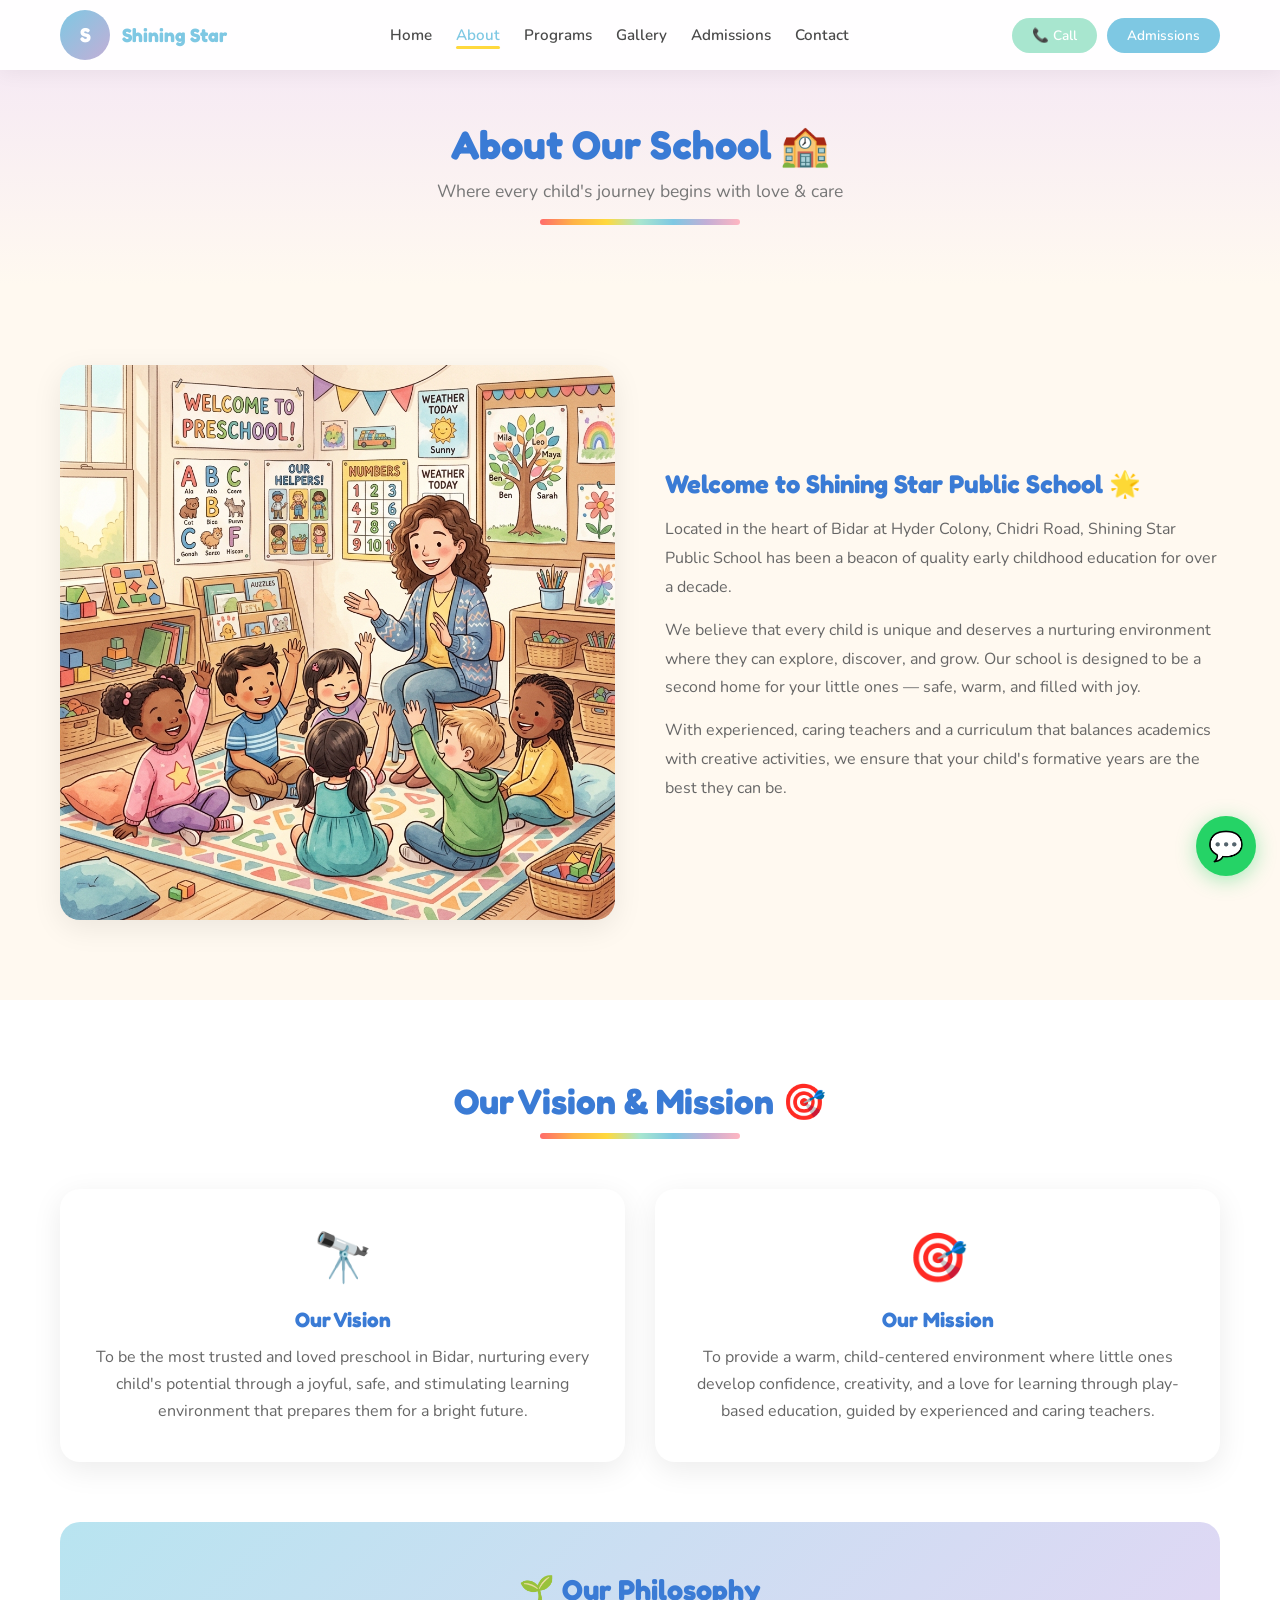
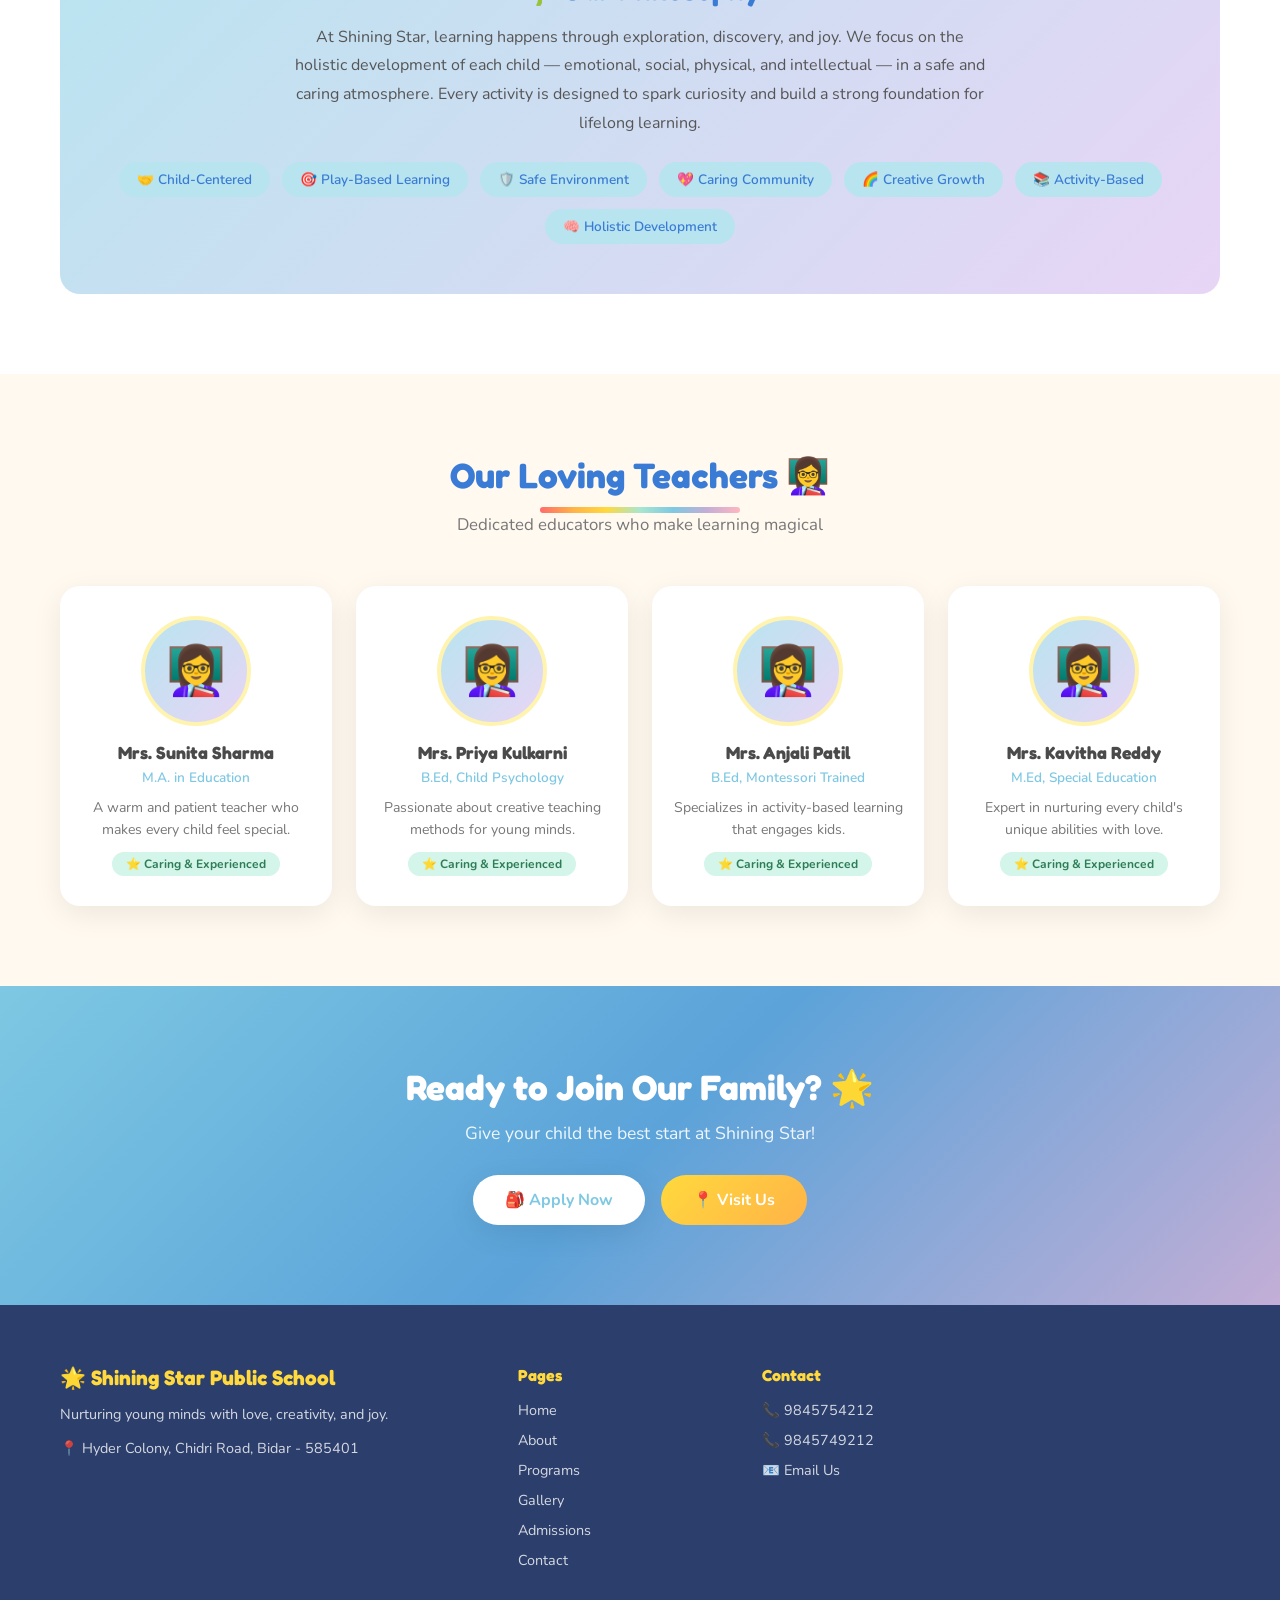
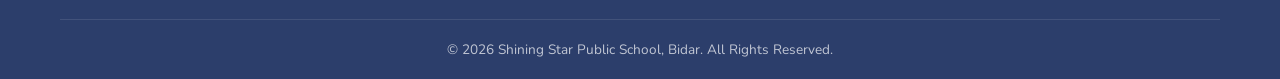
==== about.html @ c4e0f961 "first commit" ====
<!DOCTYPE html>
<html lang="en">
<head>
<meta charset="UTF-8"><meta name="viewport" content="width=device-width,initial-scale=1.0">
<title>About Us | Shining Star Public School, Bidar</title>
<meta name="description" content="Learn about Shining Star Public School Bidar - our vision, mission, philosophy. Best preschool for KG, LKG, UKG near Chidri Road.">
<link rel="stylesheet" href="css/style.css">
<link rel="stylesheet" href="css/about.css">
</head>
<body>
<nav class="navbar"><div class="nav-inner">
<a href="index.html" class="nav-logo"><div class="logo-placeholder">S</div><span>Shining Star</span></a>
<ul class="nav-links" id="navLinks"><li><a href="index.html">Home</a></li><li><a href="about.html" class="active">About</a></li><li><a href="programs.html">Programs</a></li><li><a href="gallery.html">Gallery</a></li><li><a href="admissions.html">Admissions</a></li><li><a href="contact.html">Contact</a></li></ul>
<div class="nav-cta" id="navCta"><a href="tel:9845754212" class="btn-small btn-call">📞 Call</a><a href="admissions.html" class="btn-small btn-admit">Admissions</a></div>
<button class="hamburger" id="hamburger"><span></span><span></span><span></span></button>
</div></nav>

<section class="about-hero">
<h1>About Our School 🏫</h1>
<p>Where every child's journey begins with love & care</p>
<div class="rainbow-divider" style="margin-top:16px"></div>
</section>

<section class="section">
<div class="container">
<div class="about-intro fade-up">
<div class="about-intro-img"><img src="assets/images/gallery/classroom.png" alt="Our School"></div>
<div class="about-intro-text">
<h2>Welcome to Shining Star Public School 🌟</h2>
<p>Located in the heart of Bidar at Hyder Colony, Chidri Road, Shining Star Public School has been a beacon of quality early childhood education for over a decade.</p>
<p>We believe that every child is unique and deserves a nurturing environment where they can explore, discover, and grow. Our school is designed to be a second home for your little ones — safe, warm, and filled with joy.</p>
<p>With experienced, caring teachers and a curriculum that balances academics with creative activities, we ensure that your child's formative years are the best they can be.</p>
</div>
</div>
</div>
</section>

<section class="section" style="background:#fff">
<div class="container">
<div class="section-title fade-up"><h2>Our Vision & Mission 🎯</h2><div class="rainbow-divider"></div></div>
<div class="vision-mission">
<div class="vm-card fade-up"><div class="icon">🔭</div><h3>Our Vision</h3><p>To be the most trusted and loved preschool in Bidar, nurturing every child's potential through a joyful, safe, and stimulating learning environment that prepares them for a bright future.</p></div>
<div class="vm-card fade-up"><div class="icon">🎯</div><h3>Our Mission</h3><p>To provide a warm, child-centered environment where little ones develop confidence, creativity, and a love for learning through play-based education, guided by experienced and caring teachers.</p></div>
</div>

<div class="philosophy-section fade-up">
<h2>🌱 Our Philosophy</h2>
<p>At Shining Star, learning happens through exploration, discovery, and joy. We focus on the holistic development of each child — emotional, social, physical, and intellectual — in a safe and caring atmosphere. Every activity is designed to spark curiosity and build a strong foundation for lifelong learning.</p>
<div class="philosophy-values">
<span class="value-tag">🤝 Child-Centered</span>
<span class="value-tag">🎯 Play-Based Learning</span>
<span class="value-tag">🛡️ Safe Environment</span>
<span class="value-tag">💖 Caring Community</span>
<span class="value-tag">🌈 Creative Growth</span>
<span class="value-tag">📚 Activity-Based</span>
<span class="value-tag">🧠 Holistic Development</span>
</div>
</div>
</div>
</section>

<!-- TEACHERS -->
<section class="section">
<div class="container">
<div class="section-title fade-up"><h2>Our Loving Teachers 👩‍🏫</h2><div class="rainbow-divider"></div><p>Dedicated educators who make learning magical</p></div>
<div class="teachers-grid">
<div class="teacher-card fade-up"><div class="teacher-photo">👩‍🏫</div><h3>Mrs. Sunita Sharma</h3><p class="qual">M.A. in Education</p><p>A warm and patient teacher who makes every child feel special.</p><span class="teacher-badge">⭐ Caring & Experienced</span></div>
<div class="teacher-card fade-up"><div class="teacher-photo">👩‍🏫</div><h3>Mrs. Priya Kulkarni</h3><p class="qual">B.Ed, Child Psychology</p><p>Passionate about creative teaching methods for young minds.</p><span class="teacher-badge">⭐ Caring & Experienced</span></div>
<div class="teacher-card fade-up"><div class="teacher-photo">👩‍🏫</div><h3>Mrs. Anjali Patil</h3><p class="qual">B.Ed, Montessori Trained</p><p>Specializes in activity-based learning that engages kids.</p><span class="teacher-badge">⭐ Caring & Experienced</span></div>
<div class="teacher-card fade-up"><div class="teacher-photo">👩‍🏫</div><h3>Mrs. Kavitha Reddy</h3><p class="qual">M.Ed, Special Education</p><p>Expert in nurturing every child's unique abilities with love.</p><span class="teacher-badge">⭐ Caring & Experienced</span></div>
</div>
</div>
</section>

<section class="cta-section"><div class="container"><h2>Ready to Join Our Family? 🌟</h2><p>Give your child the best start at Shining Star!</p><div class="cta-buttons"><a href="admissions.html" class="btn btn-white">🎒 Apply Now</a><a href="contact.html" class="btn btn-secondary">📍 Visit Us</a></div></div></section>

<footer class="footer"><div class="container"><div class="footer-grid">
<div class="footer-about"><h3>🌟 Shining Star Public School</h3><p>Nurturing young minds with love, creativity, and joy.</p><p style="margin-top:10px">📍 Hyder Colony, Chidri Road, Bidar - 585401</p></div>
<div class="footer-col"><h4>Pages</h4><ul><li><a href="index.html">Home</a></li><li><a href="about.html">About</a></li><li><a href="programs.html">Programs</a></li><li><a href="gallery.html">Gallery</a></li><li><a href="admissions.html">Admissions</a></li><li><a href="contact.html">Contact</a></li></ul></div>
<div class="footer-col"><h4>Contact</h4><ul><li><a href="tel:9845754212">📞 9845754212</a></li><li><a href="tel:9845749212">📞 9845749212</a></li><li><a href="mailto:shiningstarsschoolbidar@gmail.com">📧 Email Us</a></li></ul></div>
</div><div class="footer-bottom"><p>&copy; 2026 Shining Star Public School, Bidar. All Rights Reserved.</p></div></div></footer>

<a href="https://wa.me/919845754212" target="_blank" class="whatsapp-float">💬</a>
<div class="call-float"><a href="tel:9845754212">📞</a></div>
<script src="js/script.js"></script>
</body>
</html>
---- css/style.css ----
/* ===== SHINING STAR PUBLIC SCHOOL - STYLES ===== */
@import url('https://fonts.googleapis.com/css2?family=Fredoka:wght@400;500;600;700&family=Nunito:wght@400;600;700;800&family=Poppins:wght@400;500;600;700&display=swap');

:root {
  --sky: #7EC8E3; --sky-light: #B8E4F0; --pink: #FFB6C1; --pink-soft: #FFD6E0;
  --yellow: #FFD93D; --yellow-soft: #FFF3B0; --purple: #C3AED6; --purple-soft: #E8D5F5;
  --orange: #FFB347; --orange-soft: #FFE0B2; --green: #A8E6CF; --green-soft: #D4F5E9;
  --white: #FFFFFF; --bg: #FFF9F0; --text: #4A4A4A; --text-light: #777;
  --radius: 20px; --shadow: 0 8px 30px rgba(0,0,0,0.08);
  --shadow-hover: 0 12px 40px rgba(0,0,0,0.15);
}
*, *::before, *::after { margin:0; padding:0; box-sizing:border-box; }
html { scroll-behavior:smooth; }
body { font-family:'Nunito',sans-serif; background:var(--bg); color:var(--text); overflow-x:hidden; }
h1,h2,h3,h4 { font-family:'Fredoka',sans-serif; }
a { text-decoration:none; color:inherit; }
img { max-width:100%; display:block; }
.container { max-width:1200px; margin:0 auto; padding:0 20px; }

/* NAV */
.navbar { position:fixed; top:0; left:0; width:100%; background:rgba(255,255,255,0.95); backdrop-filter:blur(10px); z-index:1000; padding:10px 0; box-shadow:0 2px 20px rgba(0,0,0,0.06); transition:all .3s; }
.nav-inner { display:flex; align-items:center; justify-content:space-between; max-width:1200px; margin:0 auto; padding:0 20px; }
.nav-logo { display:flex; align-items:center; gap:12px; }
.logo-placeholder { width:50px; height:50px; border-radius:50%; background:linear-gradient(135deg,var(--sky),var(--purple)); display:flex; align-items:center; justify-content:center; font-size:20px; color:#fff; font-weight:700; font-family:'Fredoka'; }
.nav-logo span { font-family:'Fredoka'; font-size:1.2rem; font-weight:700; color:var(--sky); }
.nav-links { display:flex; gap:24px; list-style:none; }
.nav-links a { font-weight:600; font-size:.95rem; color:var(--text); transition:color .3s; position:relative; }
.nav-links a:hover { color:var(--sky); }
.nav-links a::after { content:''; position:absolute; bottom:-4px; left:0; width:0; height:3px; background:var(--yellow); border-radius:2px; transition:width .3s; }
.nav-links a:hover::after,.nav-links a.active::after { width:100%; }
.nav-links a.active { color:var(--sky); }
.gallery-item img { width:100%; height:100%; object-fit:cover; transition:transform .4s; }
.gallery-item:hover img { transform:scale(1.08); }
.hamburger { display:none; flex-direction:column; gap:5px; cursor:pointer; background:none; border:none; padding:5px; }
.hamburger span { width:28px; height:3px; background:var(--text); border-radius:3px; transition:all .3s; }
.nav-cta { display:flex; gap:10px; }
.nav-cta .btn-small { padding:8px 20px; border-radius:25px; font-weight:600; font-size:.85rem; border:none; cursor:pointer; transition:all .3s; }
.btn-call { background:var(--green); color:#fff; }
.btn-admit { background:var(--sky); color:#fff; }

/* BUTTONS */
.btn { display:inline-flex; align-items:center; gap:8px; padding:14px 32px; border-radius:50px; font-family:'Nunito'; font-weight:700; font-size:1rem; border:none; cursor:pointer; transition:all .3s; }
.btn:hover { transform:translateY(-3px); box-shadow:var(--shadow-hover); }
.btn-primary { background:linear-gradient(135deg,var(--sky),#5BA3D9); color:#fff; }
.btn-secondary { background:linear-gradient(135deg,var(--yellow),var(--orange)); color:#fff; }
.btn-white { background:#fff; color:var(--sky); box-shadow:var(--shadow); }

/* HERO */
.hero { min-height:100vh; padding-top:100px; background:linear-gradient(180deg,#E8F6FF 0%,#FFF9F0 100%); position:relative; overflow:hidden; display:flex; align-items:center; }
.hero-content { display:grid; grid-template-columns:1fr 1fr; gap:40px; align-items:center; position:relative; z-index:2; }
.hero-text h1 { font-size:3rem; line-height:1.2; color:#3A7BD5; margin-bottom:16px; }
.hero-text h1 em { color:var(--orange); font-style:normal; }
.hero-text p { font-size:1.15rem; color:var(--text-light); margin-bottom:30px; line-height:1.7; }
.hero-buttons { display:flex; gap:16px; flex-wrap:wrap; }
.hero-visual { position:relative; text-align:center; }
.hero-img-placeholder { width:100%; max-width:480px; aspect-ratio:1; margin:0 auto; border-radius:50%; background:linear-gradient(135deg,var(--sky-light),var(--pink-soft),var(--yellow-soft)); display:flex; align-items:center; justify-content:center; font-size:8rem; animation:float 4s ease-in-out infinite; box-shadow:0 20px 60px rgba(126,200,227,0.3); }

/* FLOATING ELEMENTS */
.cloud { position:absolute; background:#fff; border-radius:50px; opacity:.7; animation:floatCloud 20s linear infinite; }
.cloud::before,.cloud::after { content:''; position:absolute; background:#fff; border-radius:50%; }
.cloud-1 { width:120px; height:40px; top:15%; left:-150px; animation-duration:25s; }
.cloud-1::before { width:50px; height:50px; top:-25px; left:20px; }
.cloud-1::after { width:70px; height:60px; top:-30px; left:50px; }
.cloud-2 { width:100px; height:35px; top:25%; left:-120px; animation-duration:30s; animation-delay:5s; }
.cloud-2::before { width:45px; height:45px; top:-22px; left:15px; }
.cloud-2::after { width:60px; height:50px; top:-25px; left:40px; }
.cloud-3 { width:80px; height:30px; top:10%; left:-100px; animation-duration:35s; animation-delay:10s; }
.cloud-3::before { width:35px; height:35px; top:-18px; left:10px; }
.cloud-3::after { width:50px; height:40px; top:-20px; left:35px; }
.star { position:absolute; color:var(--yellow); font-size:1.5rem; animation:twinkle 2s ease-in-out infinite; opacity:.6; }
.star:nth-child(2) { animation-delay:.5s; }
.star:nth-child(3) { animation-delay:1s; }

@keyframes float { 0%,100%{transform:translateY(0)} 50%{transform:translateY(-20px)} }
@keyframes floatCloud { 0%{transform:translateX(0)} 100%{transform:translateX(calc(100vw + 200px))} }
@keyframes twinkle { 0%,100%{opacity:.3;transform:scale(.8)} 50%{opacity:1;transform:scale(1.2)} }

/* SECTION COMMON */
.section { padding:80px 0; position:relative; }
.section-title { text-align:center; margin-bottom:50px; }
.section-title h2 { font-size:2.2rem; color:#3A7BD5; margin-bottom:10px; }
.section-title p { color:var(--text-light); font-size:1.05rem; }
.rainbow-divider { height:6px; background:linear-gradient(90deg,#FF6B6B,var(--orange),var(--yellow),var(--green),var(--sky),var(--purple),var(--pink)); border-radius:3px; margin:0 auto; width:200px; }

/* WHY CHOOSE US */
.features-grid { display:grid; grid-template-columns:repeat(auto-fit,minmax(220px,1fr)); gap:24px; }
.feature-card { background:#fff; border-radius:var(--radius); padding:30px 20px; text-align:center; box-shadow:var(--shadow); transition:all .3s; border-top:4px solid var(--sky); }
.feature-card:nth-child(2) { border-color:var(--pink); }
.feature-card:nth-child(3) { border-color:var(--yellow); }
.feature-card:nth-child(4) { border-color:var(--green); }
.feature-card:nth-child(5) { border-color:var(--purple); }
.feature-card:hover { transform:translateY(-8px); box-shadow:var(--shadow-hover); }
.feature-icon { font-size:3rem; margin-bottom:15px; }
.feature-card h3 { font-size:1.1rem; margin-bottom:8px; color:var(--text); }
.feature-card p { font-size:.9rem; color:var(--text-light); line-height:1.6; }

/* COUNTERS */
.counters { background:linear-gradient(135deg,var(--sky),#5BA3D9); padding:60px 0; }
.counters-grid { display:grid; grid-template-columns:repeat(4,1fr); gap:30px; text-align:center; color:#fff; }
.counter-item h3 { font-size:2.8rem; font-family:'Fredoka'; }
.counter-item p { font-size:1rem; opacity:.9; margin-top:5px; }

/* ABOUT */
.about-content { display:grid; grid-template-columns:1fr 1fr; gap:50px; align-items:center; }
.about-img { border-radius:var(--radius); overflow:hidden; background:linear-gradient(135deg,var(--pink-soft),var(--sky-light)); aspect-ratio:4/3; display:flex; align-items:center; justify-content:center; font-size:6rem; box-shadow:var(--shadow); }
.about-text h3 { font-size:1.4rem; color:var(--sky); margin-bottom:12px; }
.about-text p { line-height:1.8; color:var(--text-light); margin-bottom:16px; }
.about-values { display:flex; flex-wrap:wrap; gap:10px; margin-top:20px; }
.value-tag { background:var(--sky-light); color:#3A7BD5; padding:8px 18px; border-radius:25px; font-size:.85rem; font-weight:600; }

/* PROGRAMS */
.programs-grid { display:grid; grid-template-columns:repeat(3,1fr); gap:30px; }
.program-card { background:#fff; border-radius:var(--radius); overflow:hidden; box-shadow:var(--shadow); transition:all .3s; }
.program-card:hover { transform:translateY(-8px); box-shadow:var(--shadow-hover); }
.program-header { padding:30px; text-align:center; color:#fff; }
.program-card:nth-child(1) .program-header { background:linear-gradient(135deg,var(--sky),#5BA3D9); }
.program-card:nth-child(2) .program-header { background:linear-gradient(135deg,var(--pink),#E88DA4); }
.program-card:nth-child(3) .program-header { background:linear-gradient(135deg,var(--purple),#A78BC5); }
.program-header h3 { font-size:1.8rem; }
.program-header p { opacity:.9; font-size:.95rem; }
.program-body { padding:24px; }
.program-body ul { list-style:none; }
.program-body li { padding:10px 0; border-bottom:1px dashed #eee; font-size:.95rem; display:flex; align-items:center; gap:10px; }
.program-body li::before { content:'⭐'; font-size:.8rem; }

/* FACILITIES */
.facilities-grid { display:grid; grid-template-columns:repeat(auto-fit,minmax(200px,1fr)); gap:20px; }
.facility-card { background:#fff; border-radius:16px; padding:28px 18px; text-align:center; box-shadow:var(--shadow); transition:all .3s; }
.facility-card:hover { transform:translateY(-6px) scale(1.02); }
.facility-icon { font-size:2.8rem; margin-bottom:12px; }
.facility-card h3 { font-size:1rem; margin-bottom:6px; }
.facility-card p { font-size:.85rem; color:var(--text-light); }

/* GALLERY */
.gallery-filters { display:flex; flex-wrap:wrap; gap:10px; justify-content:center; margin-bottom:30px; }
.filter-btn { padding:8px 22px; border-radius:25px; border:2px solid var(--sky); background:transparent; color:var(--sky); font-weight:600; cursor:pointer; transition:all .3s; font-family:'Nunito'; }
.filter-btn.active,.filter-btn:hover { background:var(--sky); color:#fff; }
.gallery-grid { display:grid; grid-template-columns:repeat(auto-fill,minmax(250px,1fr)); gap:16px; }
.gallery-item { border-radius:16px; overflow:hidden; cursor:pointer; position:relative; aspect-ratio:4/3; background:linear-gradient(135deg,var(--sky-light),var(--pink-soft)); display:flex; align-items:center; justify-content:center; font-size:3rem; box-shadow:var(--shadow); transition:all .3s; }
.gallery-item:hover { transform:scale(1.03); }
.gallery-overlay { position:absolute; inset:0; background:rgba(0,0,0,.4); opacity:0; transition:opacity .3s; display:flex; align-items:center; justify-content:center; color:#fff; font-weight:700; font-size:1.1rem; }
.gallery-item:hover .gallery-overlay { opacity:1; }

/* LIGHTBOX */
.lightbox { display:none; position:fixed; inset:0; background:rgba(0,0,0,.85); z-index:2000; align-items:center; justify-content:center; }
.lightbox.active { display:flex; }
.lightbox-content { max-width:700px; width:90%; background:#fff; border-radius:var(--radius); overflow:hidden; text-align:center; padding:30px; }
.lightbox-img { font-size:6rem; margin-bottom:16px; }
.lightbox-close { position:absolute; top:20px; right:30px; font-size:2.5rem; color:#fff; cursor:pointer; background:none; border:none; }

/* EVENTS */
.events-timeline { max-width:700px; margin:0 auto; position:relative; }
.events-timeline::before { content:''; position:absolute; left:20px; top:0; bottom:0; width:3px; background:linear-gradient(var(--sky),var(--pink),var(--purple)); border-radius:2px; }
.event-card { background:#fff; border-radius:16px; padding:24px; margin-left:50px; margin-bottom:20px; box-shadow:var(--shadow); position:relative; transition:all .3s; }
.event-card:hover { transform:translateX(5px); }
.event-dot { position:absolute; left:-38px; top:28px; width:16px; height:16px; border-radius:50%; background:var(--sky); border:3px solid #fff; box-shadow:0 0 0 3px var(--sky); }
.event-card:nth-child(even) .event-dot { background:var(--pink); box-shadow:0 0 0 3px var(--pink); }
.event-date { font-size:.8rem; color:var(--sky); font-weight:700; margin-bottom:6px; }
.event-card h3 { font-size:1.1rem; margin-bottom:6px; }
.event-card p { font-size:.9rem; color:var(--text-light); }

/* TEACHERS */
.teachers-grid { display:grid; grid-template-columns:repeat(auto-fit,minmax(240px,1fr)); gap:24px; }
.teacher-card { background:#fff; border-radius:var(--radius); padding:30px 20px; text-align:center; box-shadow:var(--shadow); transition:all .3s; }
.teacher-card:hover { transform:translateY(-6px); }
.teacher-photo { width:110px; height:110px; border-radius:50%; margin:0 auto 16px; background:linear-gradient(135deg,var(--sky-light),var(--purple-soft)); display:flex; align-items:center; justify-content:center; font-size:3rem; border:4px solid var(--yellow-soft); }
.teacher-card h3 { font-size:1.1rem; margin-bottom:4px; }
.teacher-card .qual { font-size:.85rem; color:var(--sky); font-weight:600; margin-bottom:8px; }
.teacher-card p { font-size:.88rem; color:var(--text-light); line-height:1.6; }
.teacher-badge { display:inline-block; margin-top:10px; padding:4px 14px; border-radius:20px; font-size:.75rem; font-weight:700; background:var(--green-soft); color:#2E7D56; }

/* TESTIMONIALS */
.testimonials { background:linear-gradient(135deg,#FFF3E0,#FFF9F0); }
.testimonials-grid { display:grid; grid-template-columns:repeat(auto-fit,minmax(300px,1fr)); gap:24px; }
.testimonial-card { background:#fff; border-radius:var(--radius); padding:28px; box-shadow:var(--shadow); position:relative; }
.testimonial-card::before { content:'"'; font-size:4rem; font-family:'Fredoka'; color:var(--sky-light); position:absolute; top:10px; left:20px; line-height:1; }
.testimonial-card p { font-style:italic; line-height:1.7; color:var(--text-light); margin-bottom:16px; padding-top:30px; }
.testimonial-author { display:flex; align-items:center; gap:12px; }
.testimonial-avatar { width:45px; height:45px; border-radius:50%; background:var(--purple-soft); display:flex; align-items:center; justify-content:center; font-size:1.3rem; }
.testimonial-author h4 { font-size:.95rem; }
.testimonial-author span { font-size:.8rem; color:var(--text-light); }

/* ADMISSIONS */
.admission-section { background:linear-gradient(180deg,#FFF9F0,#E8F6FF); }
.admission-form-wrapper { max-width:800px; margin:0 auto; background:#fff; border-radius:var(--radius); padding:40px; box-shadow:var(--shadow); }
.form-grid { display:grid; grid-template-columns:1fr 1fr; gap:20px; }
.form-group { display:flex; flex-direction:column; }
.form-group.full { grid-column:1/-1; }
.form-group label { font-weight:600; font-size:.9rem; margin-bottom:6px; color:var(--text); }
.form-group input,.form-group select,.form-group textarea { padding:12px 16px; border:2px solid #eee; border-radius:12px; font-family:'Nunito'; font-size:.95rem; transition:border-color .3s; outline:none; }
.form-group input:focus,.form-group select:focus,.form-group textarea:focus { border-color:var(--sky); }
.form-group textarea { resize:vertical; min-height:100px; }
.form-group .error-msg { color:#E74C3C; font-size:.8rem; margin-top:4px; display:none; }
.form-group.invalid input,.form-group.invalid select,.form-group.invalid textarea { border-color:#E74C3C; }
.form-group.invalid .error-msg { display:block; }
.form-submit { text-align:center; margin-top:24px; }

/* CONTACT */
.contact-grid { display:grid; grid-template-columns:1fr 1fr; gap:40px; }
.contact-info-card { background:#fff; border-radius:var(--radius); padding:30px; box-shadow:var(--shadow); }
.contact-item { display:flex; align-items:flex-start; gap:14px; margin-bottom:20px; }
.contact-icon { width:45px; height:45px; border-radius:12px; background:var(--sky-light); display:flex; align-items:center; justify-content:center; font-size:1.3rem; flex-shrink:0; }
.contact-item h4 { font-size:.95rem; margin-bottom:3px; }
.contact-item p,.contact-item a { font-size:.9rem; color:var(--text-light); }
.map-wrapper { border-radius:var(--radius); overflow:hidden; box-shadow:var(--shadow); margin-top:20px; }
.map-wrapper iframe { width:100%; height:280px; border:none; }
.contact-form { background:#fff; border-radius:var(--radius); padding:30px; box-shadow:var(--shadow); }
.contact-form .form-group { margin-bottom:16px; }

/* CTA SECTION */
.cta-section { background:linear-gradient(135deg,var(--sky),#5BA3D9,var(--purple)); padding:80px 0; text-align:center; color:#fff; }
.cta-section h2 { font-size:2.2rem; margin-bottom:12px; }
.cta-section p { font-size:1.1rem; opacity:.9; margin-bottom:30px; }
.cta-buttons { display:flex; gap:16px; justify-content:center; flex-wrap:wrap; }

/* FOOTER */
.footer { background:#2C3E6B; color:#fff; padding:60px 0 20px; }
.footer-grid { display:grid; grid-template-columns:2fr 1fr 1fr 1fr; gap:30px; margin-bottom:40px; }
.footer-about h3 { font-family:'Fredoka'; font-size:1.3rem; margin-bottom:12px; color:var(--yellow); }
.footer-about p { font-size:.9rem; opacity:.8; line-height:1.7; }
.footer-col h4 { font-size:1rem; margin-bottom:14px; color:var(--yellow); }
.footer-col ul { list-style:none; }
.footer-col li { margin-bottom:8px; }
.footer-col a { font-size:.9rem; opacity:.8; transition:opacity .3s; }
.footer-col a:hover { opacity:1; color:var(--yellow); }
.footer-bottom { text-align:center; padding-top:20px; border-top:1px solid rgba(255,255,255,.15); font-size:.85rem; opacity:.7; }

/* WHATSAPP & CALL BUTTONS */
.whatsapp-float { position:fixed; bottom:24px; right:24px; z-index:999; width:60px; height:60px; border-radius:50%; background:#25D366; display:flex; align-items:center; justify-content:center; font-size:1.8rem; color:#fff; box-shadow:0 4px 20px rgba(37,211,102,.4); cursor:pointer; transition:all .3s; text-decoration:none; animation:float 3s ease-in-out infinite; }
.whatsapp-float:hover { transform:scale(1.1); }
.call-float { position:fixed; bottom:24px; left:24px; z-index:999; display:none; }
.call-float a { width:56px; height:56px; border-radius:50%; background:var(--sky); display:flex; align-items:center; justify-content:center; font-size:1.5rem; color:#fff; box-shadow:0 4px 20px rgba(126,200,227,.4); text-decoration:none; }

/* SUCCESS POPUP */
.success-popup { display:none; position:fixed; inset:0; background:rgba(0,0,0,.5); z-index:3000; align-items:center; justify-content:center; }
.success-popup.active { display:flex; }
.popup-content { background:#fff; border-radius:var(--radius); padding:40px; text-align:center; max-width:400px; width:90%; animation:popIn .4s ease; }
.popup-content .icon { font-size:4rem; margin-bottom:16px; }
.popup-content h3 { font-size:1.4rem; margin-bottom:8px; color:var(--sky); }
.popup-content p { color:var(--text-light); margin-bottom:20px; }
@keyframes popIn { from{transform:scale(.8);opacity:0} to{transform:scale(1);opacity:1} }

/* SCROLL ANIMATIONS */
.fade-up { opacity:0; transform:translateY(30px); transition:all .6s ease; }
.fade-up.visible { opacity:1; transform:translateY(0); }

/* RESPONSIVE */
@media(max-width:992px) {
  .hero-content { grid-template-columns:1fr; text-align:center; }
  .hero-text h1 { font-size:2.2rem; }
  .hero-buttons { justify-content:center; }
  .hero-visual { order:-1; }
  .hero-img-placeholder { max-width:300px; font-size:5rem; }
  .about-content,.contact-grid { grid-template-columns:1fr; }
  .programs-grid { grid-template-columns:1fr; }
  .counters-grid { grid-template-columns:repeat(2,1fr); }
  .footer-grid { grid-template-columns:1fr 1fr; }
}
@media(max-width:768px) {
  .nav-links,.nav-cta { display:none; }
  .hamburger { display:flex; }
  .nav-links.open { display:flex; flex-direction:column; position:absolute; top:100%; left:0; width:100%; background:#fff; padding:20px; box-shadow:var(--shadow); gap:16px; }
  .nav-cta.open { display:flex; justify-content:center; position:absolute; top:calc(100% + 200px); left:0; width:100%; background:#fff; padding:0 20px 20px; box-shadow:var(--shadow); }
  .form-grid { grid-template-columns:1fr; }
  .gallery-grid { grid-template-columns:repeat(2,1fr); }
  .section { padding:50px 0; }
  .section-title h2 { font-size:1.7rem; }
  .call-float { display:block; }
  .counters-grid { grid-template-columns:1fr 1fr; gap:20px; }
  .footer-grid { grid-template-columns:1fr; }
}
@media(max-width:480px) {
  .gallery-grid { grid-template-columns:1fr; }
  .hero-text h1 { font-size:1.8rem; }
  .features-grid { grid-template-columns:1fr; }
}
---- css/about.css ----
/* ===== ABOUT PAGE STYLES ===== */
.about-hero { padding:120px 0 60px; background:linear-gradient(180deg,#F3E5F5,#FFF9F0); text-align:center; }
.about-hero h1 { font-size:2.5rem; color:#3A7BD5; margin-bottom:10px; }
.about-hero p { color:#777; font-size:1.1rem; }

.about-intro { display:grid; grid-template-columns:1fr 1fr; gap:50px; align-items:center; }
.about-intro-img { border-radius:var(--radius); overflow:hidden; box-shadow:var(--shadow); }
.about-intro-img img { width:100%; height:100%; object-fit:cover; }
.about-intro-text h2 { font-family:'Fredoka'; color:#3A7BD5; font-size:1.6rem; margin-bottom:16px; }
.about-intro-text p { line-height:1.8; color:#666; margin-bottom:14px; }

.vision-mission { display:grid; grid-template-columns:1fr 1fr; gap:30px; }
.vm-card { background:#fff; border-radius:var(--radius); padding:36px; box-shadow:var(--shadow); text-align:center; transition:all .3s; }
.vm-card:hover { transform:translateY(-5px); }
.vm-card .icon { font-size:3rem; margin-bottom:16px; }
.vm-card h3 { font-family:'Fredoka'; color:#3A7BD5; font-size:1.3rem; margin-bottom:12px; }
.vm-card p { color:#666; line-height:1.7; }

.philosophy-section { background:linear-gradient(135deg,var(--sky-light),var(--purple-soft)); border-radius:var(--radius); padding:50px; text-align:center; margin-top:60px; }
.philosophy-section h2 { font-family:'Fredoka'; color:#3A7BD5; font-size:1.8rem; margin-bottom:16px; }
.philosophy-section p { max-width:700px; margin:0 auto; line-height:1.8; color:#555; }
.philosophy-values { display:flex; flex-wrap:wrap; gap:12px; justify-content:center; margin-top:24px; }

@media(max-width:768px) {
  .about-intro,.vision-mission { grid-template-columns:1fr; }
  .about-hero h1 { font-size:1.8rem; }
  .philosophy-section { padding:30px 20px; }
}
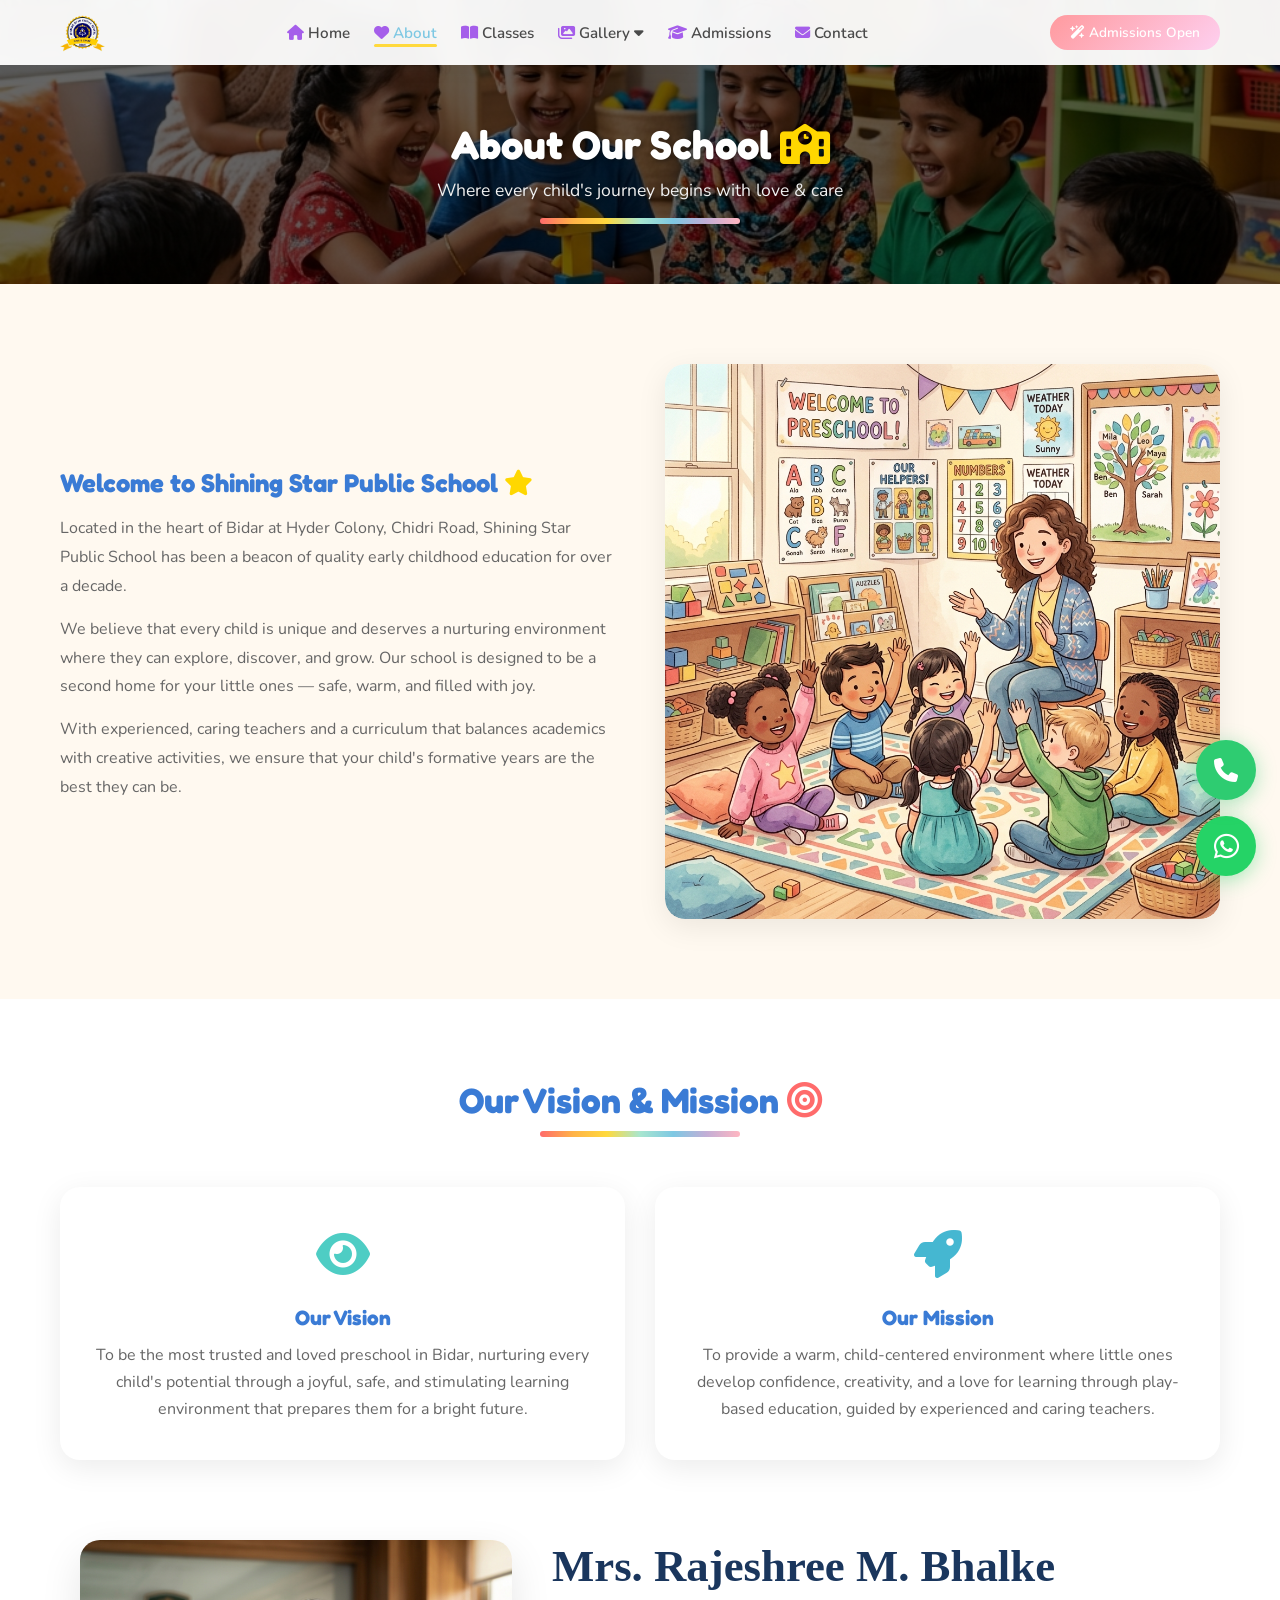
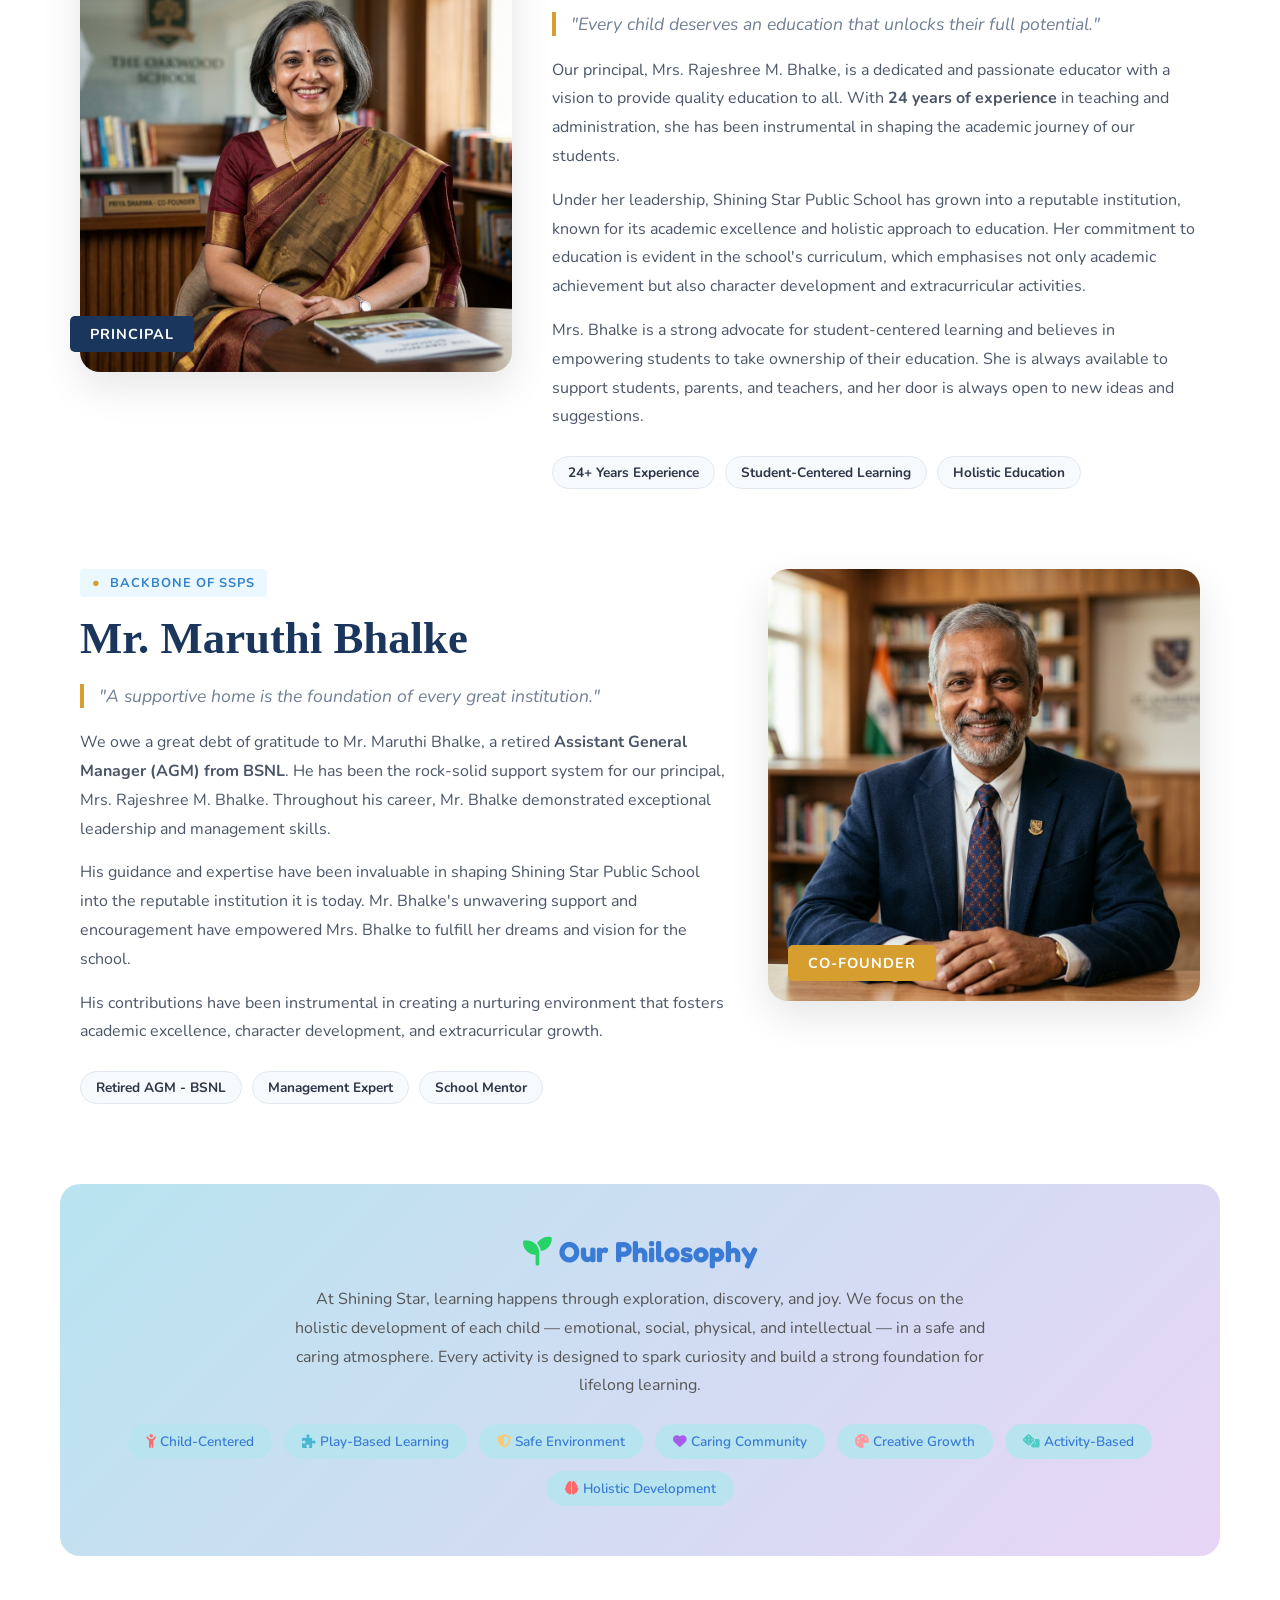
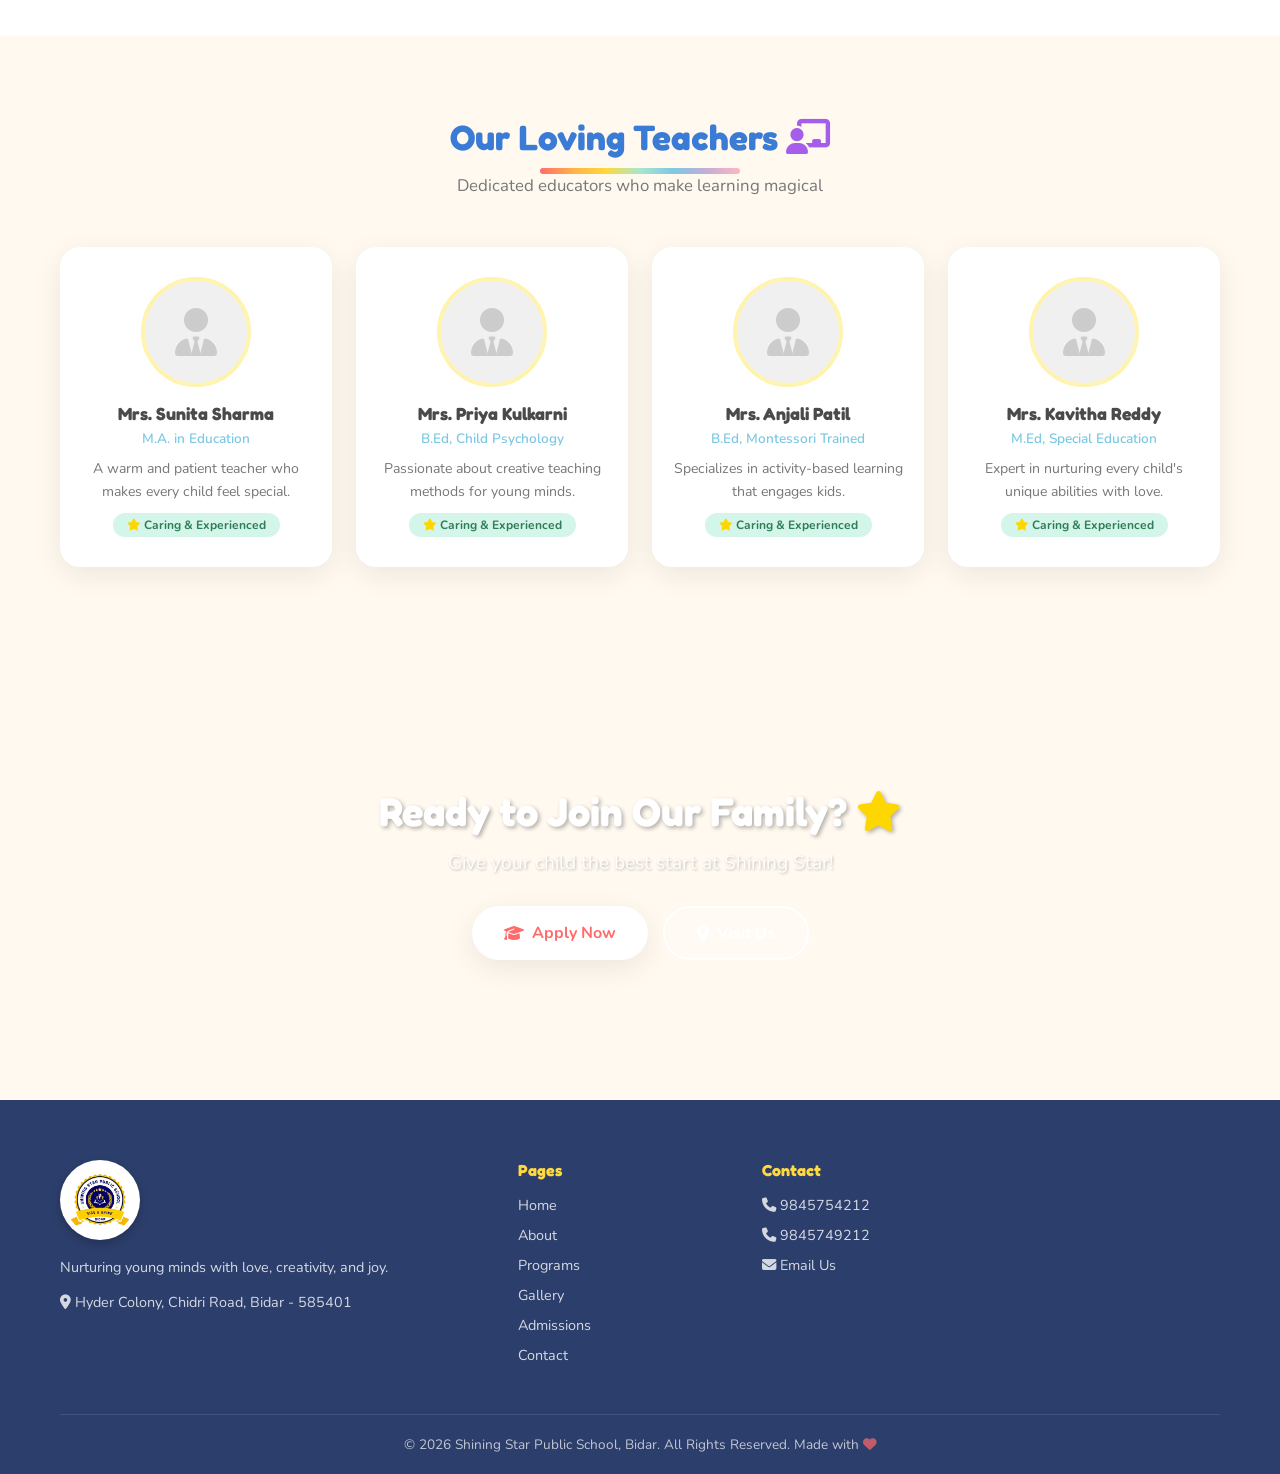
==== commit 77a73883: "feat: enhance UI components with FontAwesome icons, integrate new gallery page, and update site styl" ====
--- a/about.html
+++ b/about.html
@@ -4,56 +4,107 @@
 <meta charset="UTF-8"><meta name="viewport" content="width=device-width,initial-scale=1.0">
 <title>About Us | Shining Star Public School, Bidar</title>
 <meta name="description" content="Learn about Shining Star Public School Bidar - our vision, mission, philosophy. Best preschool for KG, LKG, UKG near Chidri Road.">
+<link rel="stylesheet" href="https://cdnjs.cloudflare.com/ajax/libs/font-awesome/6.4.0/css/all.min.css">
 <link rel="stylesheet" href="css/style.css">
 <link rel="stylesheet" href="css/about.css">
 </head>
 <body>
 <nav class="navbar"><div class="nav-inner">
-<a href="index.html" class="nav-logo"><div class="logo-placeholder">S</div><span>Shining Star</span></a>
-<ul class="nav-links" id="navLinks"><li><a href="index.html">Home</a></li><li><a href="about.html" class="active">About</a></li><li><a href="programs.html">Programs</a></li><li><a href="gallery.html">Gallery</a></li><li><a href="admissions.html">Admissions</a></li><li><a href="contact.html">Contact</a></li></ul>
-<div class="nav-cta" id="navCta"><a href="tel:9845754212" class="btn-small btn-call">📞 Call</a><a href="admissions.html" class="btn-small btn-admit">Admissions</a></div>
+<a href="index.html" class="nav-logo"><img src="assets/images/logo.png" style="height: 45px; mix-blend-mode: multiply;" alt="Logo"></a>
+<ul class="nav-links" id="navLinks"><li><a href="index.html"><i class="fa-solid fa-house" style="color: #A55EEA;"></i> Home</a></li><li><a href="about.html" class="active"><i class="fa-solid fa-heart" style="color: #A55EEA;"></i> About</a></li><li><a href="programs.html"><i class="fa-solid fa-book-open" style="color: #A55EEA;"></i> Classes</a></li>
+<li class="dropdown"><a href="gallery.html"><i class="fa-solid fa-images" style="color: #A55EEA;"></i> Gallery <i class="fa-solid fa-caret-down"></i></a><ul class="dropdown-menu"><li><a href="gallery.html"><i class="fa-solid fa-image" style="color: #45B7D1; margin-right: 8px;"></i> Image Gallery</a></li><li><a href="video.html"><i class="fa-solid fa-video" style="color: #FF6B6B; margin-right: 8px;"></i> Video Gallery</a></li></ul></li>
+<li><a href="admissions.html"><i class="fa-solid fa-graduation-cap" style="color: #A55EEA;"></i> Admissions</a></li><li><a href="contact.html"><i class="fa-solid fa-envelope" style="color: #A55EEA;"></i> Contact</a></li></ul>
+<div class="nav-cta" id="navCta">
+<a href="admissions.html" class="btn-small btn-admit" style="background: linear-gradient(135deg, #FF9A9E 0%, #FECFEF 99%, #FECFEF 100%);"><i class="fa-solid fa-wand-magic-sparkles"></i> Admissions Open</a>
+</div>
 <button class="hamburger" id="hamburger"><span></span><span></span><span></span></button>
 </div></nav>
 
-<section class="about-hero">
-<h1>About Our School 🏫</h1>
-<p>Where every child's journey begins with love & care</p>
+<section class="about-hero" style="background-image: linear-gradient(rgba(0,0,0,0.6), rgba(0,0,0,0.6)), url('assets/images/generated/about_school_1778131126637.png'); background-size: cover; background-position: center; color: white;">
+<h1 style="color: white; text-shadow: 2px 2px 4px rgba(0,0,0,0.3);">About Our School <i class="fa-solid fa-school" style="color: #FFD700;"></i></h1>
+<p style="color: #f0f0f0; text-shadow: 1px 1px 3px rgba(0,0,0,0.3);">Where every child's journey begins with love & care</p>
 <div class="rainbow-divider" style="margin-top:16px"></div>
 </section>
 
 <section class="section">
 <div class="container">
 <div class="about-intro fade-up">
-<div class="about-intro-img"><img src="assets/images/gallery/classroom.png" alt="Our School"></div>
 <div class="about-intro-text">
-<h2>Welcome to Shining Star Public School 🌟</h2>
+<h2>Welcome to Shining Star Public School <i class="fa-solid fa-star" style="color: #FFD700;"></i></h2>
 <p>Located in the heart of Bidar at Hyder Colony, Chidri Road, Shining Star Public School has been a beacon of quality early childhood education for over a decade.</p>
 <p>We believe that every child is unique and deserves a nurturing environment where they can explore, discover, and grow. Our school is designed to be a second home for your little ones — safe, warm, and filled with joy.</p>
 <p>With experienced, caring teachers and a curriculum that balances academics with creative activities, we ensure that your child's formative years are the best they can be.</p>
 </div>
+<div class="about-intro-img"><img src="assets/images/gallery/classroom.png" alt="Our School" style="border-radius: 20px; box-shadow: 0 10px 30px rgba(0,0,0,0.1);"></div>
 </div>
 </div>
 </section>
 
 <section class="section" style="background:#fff">
 <div class="container">
-<div class="section-title fade-up"><h2>Our Vision & Mission 🎯</h2><div class="rainbow-divider"></div></div>
+<div class="section-title fade-up"><h2>Our Vision & Mission <i class="fa-solid fa-bullseye" style="color: #FF6B6B;"></i></h2><div class="rainbow-divider"></div></div>
 <div class="vision-mission">
-<div class="vm-card fade-up"><div class="icon">🔭</div><h3>Our Vision</h3><p>To be the most trusted and loved preschool in Bidar, nurturing every child's potential through a joyful, safe, and stimulating learning environment that prepares them for a bright future.</p></div>
-<div class="vm-card fade-up"><div class="icon">🎯</div><h3>Our Mission</h3><p>To provide a warm, child-centered environment where little ones develop confidence, creativity, and a love for learning through play-based education, guided by experienced and caring teachers.</p></div>
+<div class="vm-card fade-up"><div class="icon"><i class="fa-solid fa-eye" style="color: #4ECDC4;"></i></div><h3>Our Vision</h3><p>To be the most trusted and loved preschool in Bidar, nurturing every child's potential through a joyful, safe, and stimulating learning environment that prepares them for a bright future.</p></div>
+<div class="vm-card fade-up"><div class="icon"><i class="fa-solid fa-rocket" style="color: #45B7D1;"></i></div><h3>Our Mission</h3><p>To provide a warm, child-centered environment where little ones develop confidence, creativity, and a love for learning through play-based education, guided by experienced and caring teachers.</p></div>
 </div>
 
-<div class="philosophy-section fade-up">
-<h2>🌱 Our Philosophy</h2>
+<!-- LEADERSHIP SECTION -->
+<div class="leadership-section" style="margin-top: 80px;">
+<div class="container">
+<!-- Principal Card -->
+<div class="leadership-card fade-up" style="display: flex; gap: 40px; align-items: flex-start; margin-bottom: 80px; flex-wrap: wrap;">
+<div class="leader-img-container" style="flex: 1; min-width: 300px; position: relative;">
+<img src="assets/images/generated/co_founder_1778131167342.png" alt="Mrs. Rajeshree M. Bhalke" style="width: 100%; border-radius: 20px; object-fit: cover; box-shadow: 0 15px 40px rgba(0,0,0,0.1);">
+<div style="position: absolute; bottom: 20px; left: -10px; background: #1a365d; color: white; padding: 8px 20px; font-weight: bold; border-radius: 5px; font-size: 0.9rem; letter-spacing: 1px;">PRINCIPAL</div>
+</div>
+<div class="leader-content" style="flex: 1.5; min-width: 300px;">
+<h2 style="font-family: 'Times New Roman', serif; font-size: 2.8rem; color: #1a365d; margin-bottom: 20px;">Mrs. Rajeshree M. Bhalke</h2>
+<blockquote style="font-style: italic; color: #718096; border-left: 4px solid #d69e2e; padding-left: 15px; margin-bottom: 20px; font-size: 1.1rem;">"Every child deserves an education that unlocks their full potential."</blockquote>
+<p style="color: #4a5568; line-height: 1.8; margin-bottom: 15px;">Our principal, Mrs. Rajeshree M. Bhalke, is a dedicated and passionate educator with a vision to provide quality education to all. With <strong>24 years of experience</strong> in teaching and administration, she has been instrumental in shaping the academic journey of our students.</p>
+<p style="color: #4a5568; line-height: 1.8; margin-bottom: 15px;">Under her leadership, Shining Star Public School has grown into a reputable institution, known for its academic excellence and holistic approach to education. Her commitment to education is evident in the school's curriculum, which emphasises not only academic achievement but also character development and extracurricular activities.</p>
+<p style="color: #4a5568; line-height: 1.8; margin-bottom: 25px;">Mrs. Bhalke is a strong advocate for student-centered learning and believes in empowering students to take ownership of their education. She is always available to support students, parents, and teachers, and her door is always open to new ideas and suggestions.</p>
+<div class="leader-tags" style="display: flex; gap: 10px; flex-wrap: wrap;">
+<span style="background: #f7fafc; border: 1px solid #e2e8f0; color: #2d3748; padding: 6px 15px; border-radius: 20px; font-size: 0.85rem; font-weight: bold;">24+ Years Experience</span>
+<span style="background: #f7fafc; border: 1px solid #e2e8f0; color: #2d3748; padding: 6px 15px; border-radius: 20px; font-size: 0.85rem; font-weight: bold;">Student-Centered Learning</span>
+<span style="background: #f7fafc; border: 1px solid #e2e8f0; color: #2d3748; padding: 6px 15px; border-radius: 20px; font-size: 0.85rem; font-weight: bold;">Holistic Education</span>
+</div>
+</div>
+</div>
+
+<!-- Co-Founder Card -->
+<div class="leadership-card fade-up" style="display: flex; gap: 40px; align-items: flex-start; margin-bottom: 80px; flex-wrap: wrap; flex-direction: row-reverse;">
+<div class="leader-img-container" style="flex: 1; min-width: 300px; position: relative;">
+<img src="assets/images/generated/founder_1778131145822.png" alt="Mr. Maruthi Bhalke" style="width: 100%; border-radius: 20px; object-fit: cover; box-shadow: 0 15px 40px rgba(0,0,0,0.1);">
+<div style="position: absolute; bottom: 20px; left: 20px; background: #d69e2e; color: white; padding: 8px 20px; font-weight: bold; border-radius: 5px; font-size: 0.9rem; letter-spacing: 1px;">CO-FOUNDER</div>
+</div>
+<div class="leader-content" style="flex: 1.5; min-width: 300px;">
+<div style="display: inline-block; background: #ebf8ff; color: #3182ce; padding: 5px 12px; border-radius: 4px; font-size: 0.8rem; font-weight: bold; letter-spacing: 1px; margin-bottom: 15px;"><span style="color: #d69e2e; margin-right: 5px;">●</span> BACKBONE OF SSPS</div>
+<h2 style="font-family: 'Times New Roman', serif; font-size: 2.8rem; color: #1a365d; margin-bottom: 20px;">Mr. Maruthi Bhalke</h2>
+<blockquote style="font-style: italic; color: #718096; border-left: 4px solid #d69e2e; padding-left: 15px; margin-bottom: 20px; font-size: 1.1rem;">"A supportive home is the foundation of every great institution."</blockquote>
+<p style="color: #4a5568; line-height: 1.8; margin-bottom: 15px;">We owe a great debt of gratitude to Mr. Maruthi Bhalke, a retired <strong>Assistant General Manager (AGM) from BSNL</strong>. He has been the rock-solid support system for our principal, Mrs. Rajeshree M. Bhalke. Throughout his career, Mr. Bhalke demonstrated exceptional leadership and management skills.</p>
+<p style="color: #4a5568; line-height: 1.8; margin-bottom: 15px;">His guidance and expertise have been invaluable in shaping Shining Star Public School into the reputable institution it is today. Mr. Bhalke's unwavering support and encouragement have empowered Mrs. Bhalke to fulfill her dreams and vision for the school.</p>
+<p style="color: #4a5568; line-height: 1.8; margin-bottom: 25px;">His contributions have been instrumental in creating a nurturing environment that fosters academic excellence, character development, and extracurricular growth.</p>
+<div class="leader-tags" style="display: flex; gap: 10px; flex-wrap: wrap;">
+<span style="background: #f7fafc; border: 1px solid #e2e8f0; color: #2d3748; padding: 6px 15px; border-radius: 20px; font-size: 0.85rem; font-weight: bold;">Retired AGM - BSNL</span>
+<span style="background: #f7fafc; border: 1px solid #e2e8f0; color: #2d3748; padding: 6px 15px; border-radius: 20px; font-size: 0.85rem; font-weight: bold;">Management Expert</span>
+<span style="background: #f7fafc; border: 1px solid #e2e8f0; color: #2d3748; padding: 6px 15px; border-radius: 20px; font-size: 0.85rem; font-weight: bold;">School Mentor</span>
+</div>
+</div>
+</div>
+</div>
+</div>
+
+<div class="philosophy-section fade-up" style="margin-top: 60px;">
+<h2><i class="fa-solid fa-seedling" style="color: #25D366;"></i> Our Philosophy</h2>
 <p>At Shining Star, learning happens through exploration, discovery, and joy. We focus on the holistic development of each child — emotional, social, physical, and intellectual — in a safe and caring atmosphere. Every activity is designed to spark curiosity and build a strong foundation for lifelong learning.</p>
 <div class="philosophy-values">
-<span class="value-tag">🤝 Child-Centered</span>
-<span class="value-tag">🎯 Play-Based Learning</span>
-<span class="value-tag">🛡️ Safe Environment</span>
-<span class="value-tag">💖 Caring Community</span>
-<span class="value-tag">🌈 Creative Growth</span>
-<span class="value-tag">📚 Activity-Based</span>
-<span class="value-tag">🧠 Holistic Development</span>
+<span class="value-tag"><i class="fa-solid fa-child-reaching" style="color: #FF6B6B;"></i> Child-Centered</span>
+<span class="value-tag"><i class="fa-solid fa-puzzle-piece" style="color: #45B7D1;"></i> Play-Based Learning</span>
+<span class="value-tag"><i class="fa-solid fa-shield-halved" style="color: #FDCB6E;"></i> Safe Environment</span>
+<span class="value-tag"><i class="fa-solid fa-heart" style="color: #A55EEA;"></i> Caring Community</span>
+<span class="value-tag"><i class="fa-solid fa-palette" style="color: #FF9A9E;"></i> Creative Growth</span>
+<span class="value-tag"><i class="fa-solid fa-dice" style="color: #4ECDC4;"></i> Activity-Based</span>
+<span class="value-tag"><i class="fa-solid fa-brain" style="color: #FF6B6B;"></i> Holistic Development</span>
 </div>
 </div>
 </div>
@@ -62,26 +113,35 @@
 <!-- TEACHERS -->
 <section class="section">
 <div class="container">
-<div class="section-title fade-up"><h2>Our Loving Teachers 👩‍🏫</h2><div class="rainbow-divider"></div><p>Dedicated educators who make learning magical</p></div>
+<div class="section-title fade-up"><h2>Our Loving Teachers <i class="fa-solid fa-chalkboard-user" style="color: #A55EEA;"></i></h2><div class="rainbow-divider"></div><p>Dedicated educators who make learning magical</p></div>
 <div class="teachers-grid">
-<div class="teacher-card fade-up"><div class="teacher-photo">👩‍🏫</div><h3>Mrs. Sunita Sharma</h3><p class="qual">M.A. in Education</p><p>A warm and patient teacher who makes every child feel special.</p><span class="teacher-badge">⭐ Caring & Experienced</span></div>
-<div class="teacher-card fade-up"><div class="teacher-photo">👩‍🏫</div><h3>Mrs. Priya Kulkarni</h3><p class="qual">B.Ed, Child Psychology</p><p>Passionate about creative teaching methods for young minds.</p><span class="teacher-badge">⭐ Caring & Experienced</span></div>
-<div class="teacher-card fade-up"><div class="teacher-photo">👩‍🏫</div><h3>Mrs. Anjali Patil</h3><p class="qual">B.Ed, Montessori Trained</p><p>Specializes in activity-based learning that engages kids.</p><span class="teacher-badge">⭐ Caring & Experienced</span></div>
-<div class="teacher-card fade-up"><div class="teacher-photo">👩‍🏫</div><h3>Mrs. Kavitha Reddy</h3><p class="qual">M.Ed, Special Education</p><p>Expert in nurturing every child's unique abilities with love.</p><span class="teacher-badge">⭐ Caring & Experienced</span></div>
+<div class="teacher-card fade-up"><div class="teacher-photo" style="background: #f0f0f0; display:flex; align-items:center; justify-content:center;"><i class="fa-solid fa-user-tie" style="font-size: 3rem; color: #ccc;"></i></div><h3>Mrs. Sunita Sharma</h3><p class="qual">M.A. in Education</p><p>A warm and patient teacher who makes every child feel special.</p><span class="teacher-badge"><i class="fa-solid fa-star" style="color: #FFD700;"></i> Caring & Experienced</span></div>
+<div class="teacher-card fade-up"><div class="teacher-photo" style="background: #f0f0f0; display:flex; align-items:center; justify-content:center;"><i class="fa-solid fa-user-tie" style="font-size: 3rem; color: #ccc;"></i></div><h3>Mrs. Priya Kulkarni</h3><p class="qual">B.Ed, Child Psychology</p><p>Passionate about creative teaching methods for young minds.</p><span class="teacher-badge"><i class="fa-solid fa-star" style="color: #FFD700;"></i> Caring & Experienced</span></div>
+<div class="teacher-card fade-up"><div class="teacher-photo" style="background: #f0f0f0; display:flex; align-items:center; justify-content:center;"><i class="fa-solid fa-user-tie" style="font-size: 3rem; color: #ccc;"></i></div><h3>Mrs. Anjali Patil</h3><p class="qual">B.Ed, Montessori Trained</p><p>Specializes in activity-based learning that engages kids.</p><span class="teacher-badge"><i class="fa-solid fa-star" style="color: #FFD700;"></i> Caring & Experienced</span></div>
+<div class="teacher-card fade-up"><div class="teacher-photo" style="background: #f0f0f0; display:flex; align-items:center; justify-content:center;"><i class="fa-solid fa-user-tie" style="font-size: 3rem; color: #ccc;"></i></div><h3>Mrs. Kavitha Reddy</h3><p class="qual">M.Ed, Special Education</p><p>Expert in nurturing every child's unique abilities with love.</p><span class="teacher-badge"><i class="fa-solid fa-star" style="color: #FFD700;"></i> Caring & Experienced</span></div>
 </div>
 </div>
 </section>
 
-<section class="cta-section"><div class="container"><h2>Ready to Join Our Family? 🌟</h2><p>Give your child the best start at Shining Star!</p><div class="cta-buttons"><a href="admissions.html" class="btn btn-white">🎒 Apply Now</a><a href="contact.html" class="btn btn-secondary">📍 Visit Us</a></div></div></section>
+<section class="cta-section" style="background-image: linear-gradient(rgba(165, 94, 234, 0.8), rgba(255, 107, 107, 0.8)), url('assets/images/generated/cta_bg_1778131284946.png'); background-size: cover; background-position: center; background-attachment: fixed; color: white;">
+<div class="container" style="padding: 60px 20px; text-align: center;">
+<h2 style="font-size: 2.5rem; text-shadow: 2px 2px 4px rgba(0,0,0,0.3); margin-bottom: 15px; color: white;">Ready to Join Our Family? <i class="fa-solid fa-star" style="color: #FFD700;"></i></h2>
+<p style="font-size: 1.2rem; margin-bottom: 30px; text-shadow: 1px 1px 3px rgba(0,0,0,0.3);">Give your child the best start at Shining Star!</p>
+<div class="cta-buttons" style="display: flex; justify-content: center; gap: 15px; flex-wrap: wrap;">
+<a href="admissions.html" class="btn btn-white" style="background: white; color: #FF6B6B;"><i class="fa-solid fa-graduation-cap"></i> Apply Now</a>
+<a href="contact.html" class="btn btn-secondary" style="background: rgba(255,255,255,0.2); border: 2px solid white; color: white;"><i class="fa-solid fa-location-dot"></i> Visit Us</a>
+</div>
+</div>
+</section>
 
 <footer class="footer"><div class="container"><div class="footer-grid">
-<div class="footer-about"><h3>🌟 Shining Star Public School</h3><p>Nurturing young minds with love, creativity, and joy.</p><p style="margin-top:10px">📍 Hyder Colony, Chidri Road, Bidar - 585401</p></div>
+<div class="footer-about"><img src="assets/images/logo.png" alt="Shining Star Logo" style="height: 80px; margin-bottom: 15px; background: white; border-radius: 50%; padding: 5px; box-shadow: 0 4px 10px rgba(0,0,0,0.2);"><p>Nurturing young minds with love, creativity, and joy.</p><p style="margin-top:10px"><i class="fa-solid fa-location-dot"></i> Hyder Colony, Chidri Road, Bidar - 585401</p></div>
 <div class="footer-col"><h4>Pages</h4><ul><li><a href="index.html">Home</a></li><li><a href="about.html">About</a></li><li><a href="programs.html">Programs</a></li><li><a href="gallery.html">Gallery</a></li><li><a href="admissions.html">Admissions</a></li><li><a href="contact.html">Contact</a></li></ul></div>
-<div class="footer-col"><h4>Contact</h4><ul><li><a href="tel:9845754212">📞 9845754212</a></li><li><a href="tel:9845749212">📞 9845749212</a></li><li><a href="mailto:shiningstarsschoolbidar@gmail.com">📧 Email Us</a></li></ul></div>
-</div><div class="footer-bottom"><p>&copy; 2026 Shining Star Public School, Bidar. All Rights Reserved.</p></div></div></footer>
+<div class="footer-col"><h4>Contact</h4><ul><li><a href="tel:9845754212"><i class="fa-solid fa-phone"></i> 9845754212</a></li><li><a href="tel:9845749212"><i class="fa-solid fa-phone"></i> 9845749212</a></li><li><a href="mailto:shiningstarsschoolbidar@gmail.com"><i class="fa-solid fa-envelope"></i> Email Us</a></li></ul></div>
+</div><div class="footer-bottom"><p>&copy; 2026 Shining Star Public School, Bidar. All Rights Reserved. Made with <i class="fa-solid fa-heart" style="color: #FF6B6B;"></i></p></div></div></footer>
 
-<a href="https://wa.me/919845754212" target="_blank" class="whatsapp-float">💬</a>
-<div class="call-float"><a href="tel:9845754212">📞</a></div>
+<a href="https://wa.me/919845754212" target="_blank" class="whatsapp-float"><i class="fa-brands fa-whatsapp"></i></a>
+<div class="call-float"><a href="tel:9845754212"><i class="fa-solid fa-phone"></i></a></div>
 <script src="js/script.js"></script>
 </body>
 </html>
--- a/css/style.css
+++ b/css/style.css
@@ -29,6 +29,13 @@
 .nav-links a::after { content:''; position:absolute; bottom:-4px; left:0; width:0; height:3px; background:var(--yellow); border-radius:2px; transition:width .3s; }
 .nav-links a:hover::after,.nav-links a.active::after { width:100%; }
 .nav-links a.active { color:var(--sky); }
+.dropdown { position: relative; }
+.dropdown-menu { position: absolute; top: 100%; left: 0; background: #fff; box-shadow: var(--shadow); border-radius: 10px; padding: 10px 0; min-width: 180px; opacity: 0; visibility: hidden; transform: translateY(10px); transition: all 0.3s ease; list-style: none; display: flex; flex-direction: column; gap: 0; z-index: 1000; }
+.dropdown:hover .dropdown-menu { opacity: 1; visibility: visible; transform: translateY(0); }
+.dropdown-menu li { width: 100%; }
+.dropdown-menu a { display: block; padding: 10px 20px; color: var(--text); font-weight: 600; font-size: 0.9rem; transition: background 0.3s; }
+.dropdown-menu a::after { display: none; }
+.dropdown-menu a:hover { background: var(--bg); color: var(--sky); }
 .gallery-item img { width:100%; height:100%; object-fit:cover; transition:transform .4s; }
 .gallery-item:hover img { transform:scale(1.08); }
 .hamburger { display:none; flex-direction:column; gap:5px; cursor:pointer; background:none; border:none; padding:5px; }
@@ -228,8 +235,9 @@
 /* WHATSAPP & CALL BUTTONS */
 .whatsapp-float { position:fixed; bottom:24px; right:24px; z-index:999; width:60px; height:60px; border-radius:50%; background:#25D366; display:flex; align-items:center; justify-content:center; font-size:1.8rem; color:#fff; box-shadow:0 4px 20px rgba(37,211,102,.4); cursor:pointer; transition:all .3s; text-decoration:none; animation:float 3s ease-in-out infinite; }
 .whatsapp-float:hover { transform:scale(1.1); }
-.call-float { position:fixed; bottom:24px; left:24px; z-index:999; display:none; }
-.call-float a { width:56px; height:56px; border-radius:50%; background:var(--sky); display:flex; align-items:center; justify-content:center; font-size:1.5rem; color:#fff; box-shadow:0 4px 20px rgba(126,200,227,.4); text-decoration:none; }
+.call-float { position:fixed; bottom:100px; right:24px; z-index:999; }
+.call-float a { width:60px; height:60px; border-radius:50%; background:#2ecc71; display:flex; align-items:center; justify-content:center; font-size:1.5rem; color:#fff; box-shadow:0 4px 20px rgba(46,204,113,.4); text-decoration:none; transition:all .3s; animation:float 3s ease-in-out infinite; animation-delay:1.5s; }
+.call-float a:hover { transform:scale(1.1); }
 
 /* SUCCESS POPUP */
 .success-popup { display:none; position:fixed; inset:0; background:rgba(0,0,0,.5); z-index:3000; align-items:center; justify-content:center; }
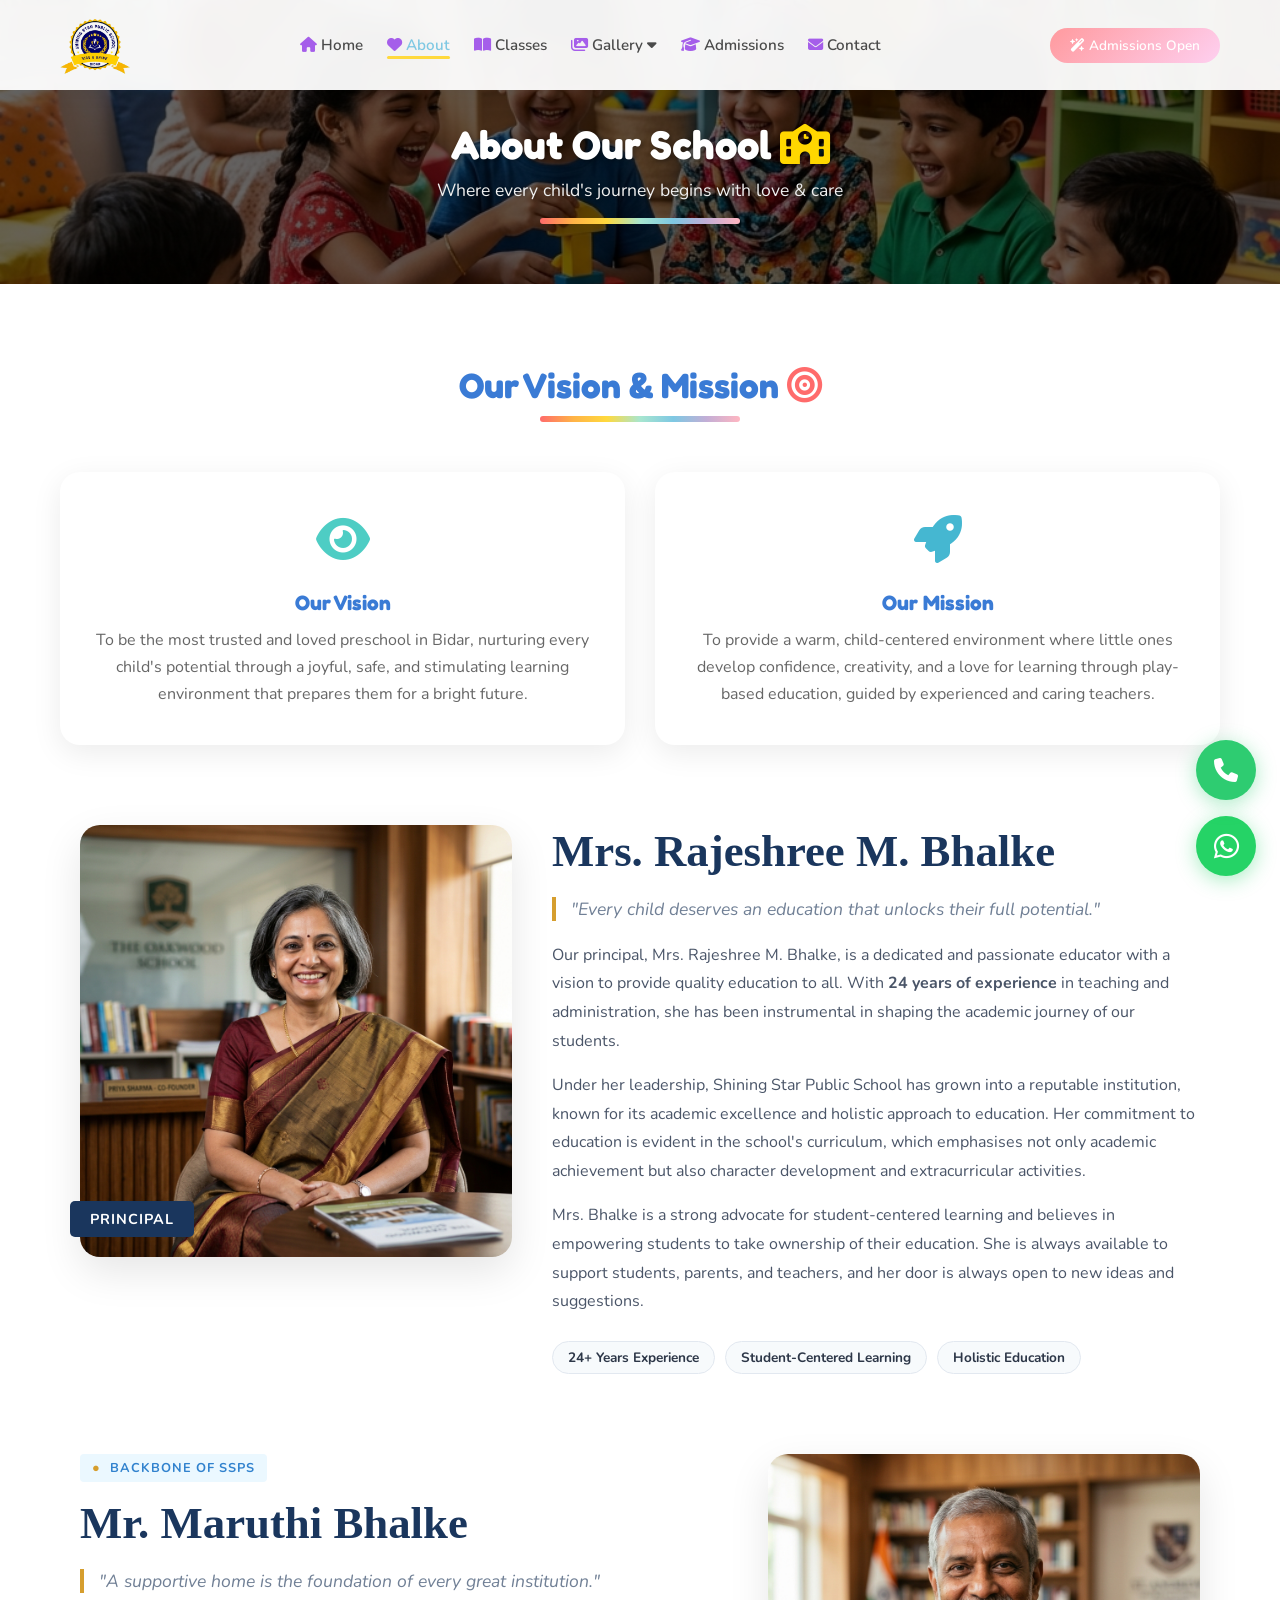
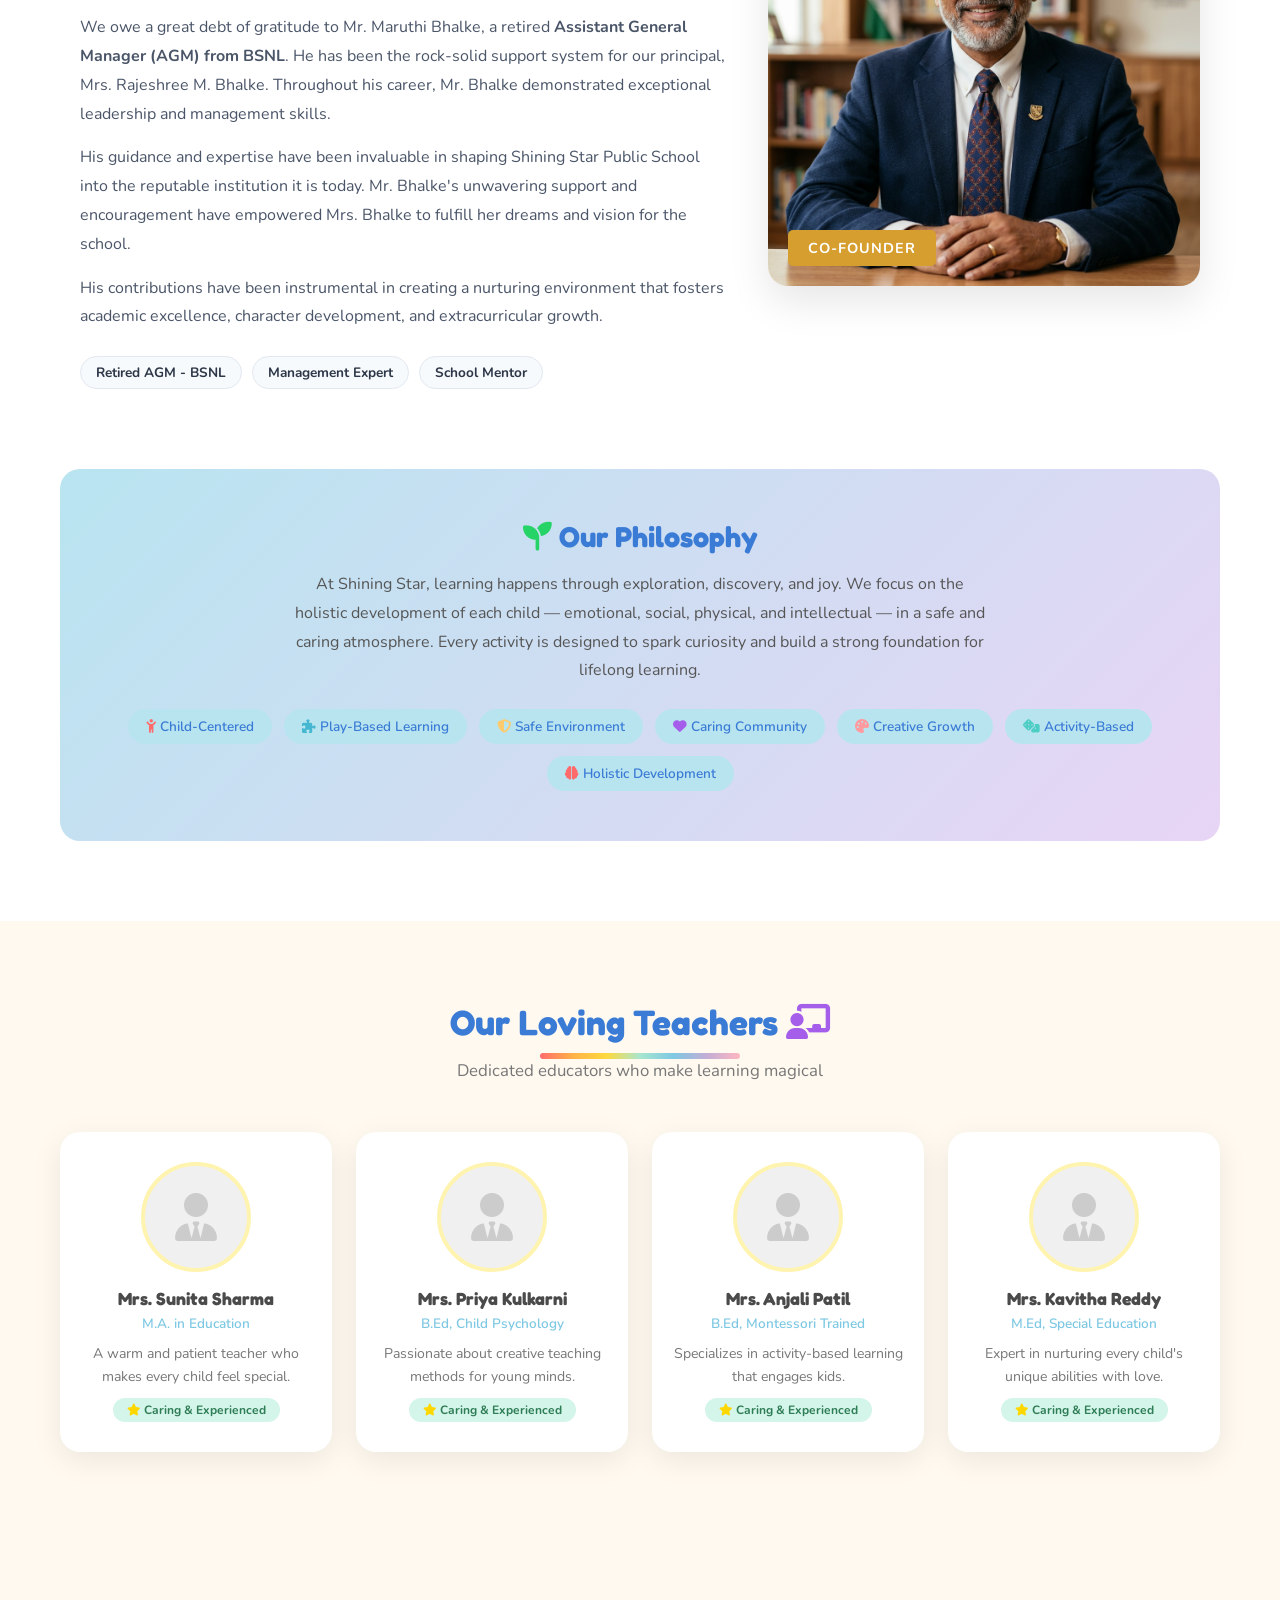
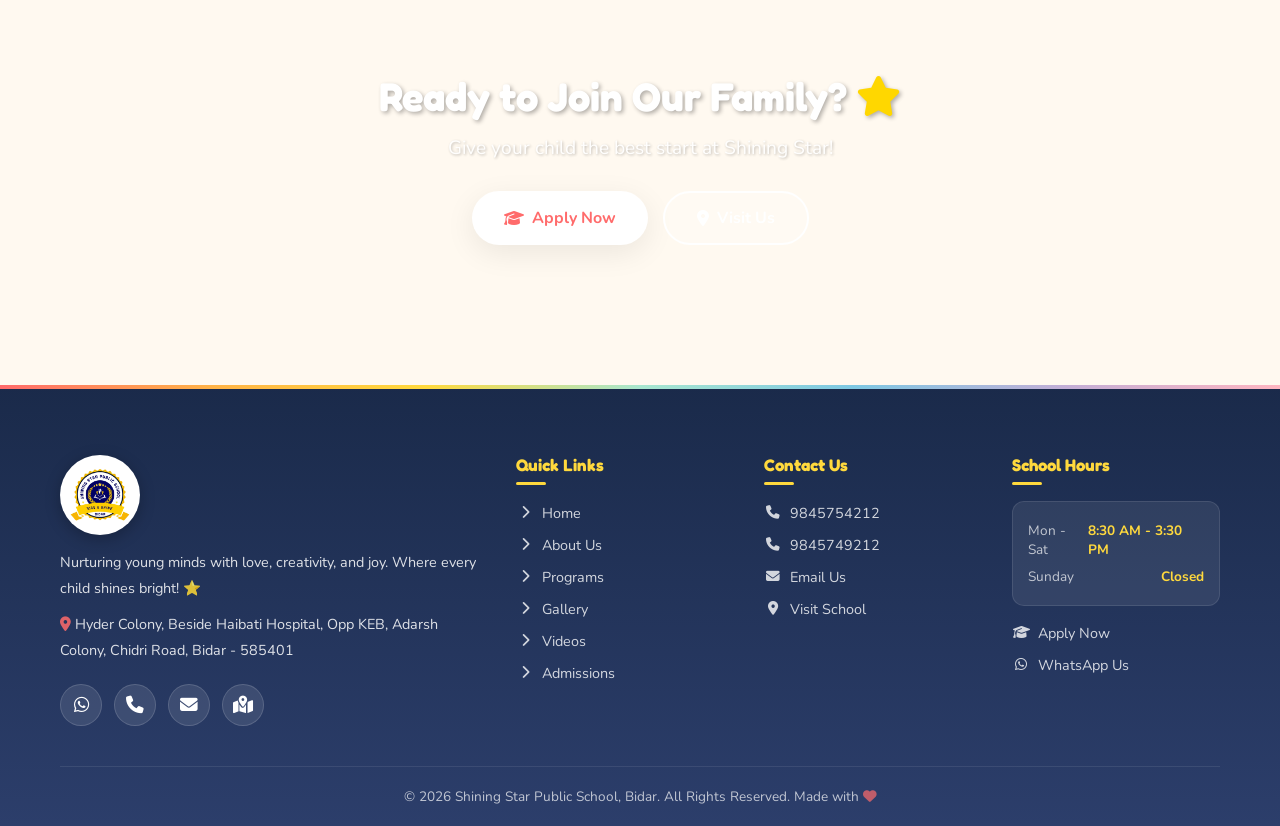
==== commit 9b8a672d: "feat: update school branding, reorganize footer components, and add site-wide CSS and script files" ====
--- a/about.html
+++ b/about.html
@@ -4,13 +4,13 @@
 <meta charset="UTF-8"><meta name="viewport" content="width=device-width,initial-scale=1.0">
 <title>About Us | Shining Star Public School, Bidar</title>
 <meta name="description" content="Learn about Shining Star Public School Bidar - our vision, mission, philosophy. Best preschool for KG, LKG, UKG near Chidri Road.">
-<link rel="stylesheet" href="https://cdnjs.cloudflare.com/ajax/libs/font-awesome/6.4.0/css/all.min.css">
+<link rel="icon" type="image/png" href="assets/images/logo.png"><link rel="stylesheet" href="https://cdnjs.cloudflare.com/ajax/libs/font-awesome/6.4.0/css/all.min.css">
 <link rel="stylesheet" href="css/style.css">
 <link rel="stylesheet" href="css/about.css">
 </head>
 <body>
 <nav class="navbar"><div class="nav-inner">
-<a href="index.html" class="nav-logo"><img src="assets/images/logo.png" style="height: 45px; mix-blend-mode: multiply;" alt="Logo"></a>
+<a href="index.html" class="nav-logo"><img src="assets/images/logo.png" style="height: 70px; mix-blend-mode: multiply;" alt="Logo"></a>
 <ul class="nav-links" id="navLinks"><li><a href="index.html"><i class="fa-solid fa-house" style="color: #A55EEA;"></i> Home</a></li><li><a href="about.html" class="active"><i class="fa-solid fa-heart" style="color: #A55EEA;"></i> About</a></li><li><a href="programs.html"><i class="fa-solid fa-book-open" style="color: #A55EEA;"></i> Classes</a></li>
 <li class="dropdown"><a href="gallery.html"><i class="fa-solid fa-images" style="color: #A55EEA;"></i> Gallery <i class="fa-solid fa-caret-down"></i></a><ul class="dropdown-menu"><li><a href="gallery.html"><i class="fa-solid fa-image" style="color: #45B7D1; margin-right: 8px;"></i> Image Gallery</a></li><li><a href="video.html"><i class="fa-solid fa-video" style="color: #FF6B6B; margin-right: 8px;"></i> Video Gallery</a></li></ul></li>
 <li><a href="admissions.html"><i class="fa-solid fa-graduation-cap" style="color: #A55EEA;"></i> Admissions</a></li><li><a href="contact.html"><i class="fa-solid fa-envelope" style="color: #A55EEA;"></i> Contact</a></li></ul>
@@ -26,7 +26,7 @@
 <div class="rainbow-divider" style="margin-top:16px"></div>
 </section>
 
-<section class="section">
+<!-- <section class="section">
 <div class="container">
 <div class="about-intro fade-up">
 <div class="about-intro-text">
@@ -38,7 +38,7 @@
 <div class="about-intro-img"><img src="assets/images/gallery/classroom.png" alt="Our School" style="border-radius: 20px; box-shadow: 0 10px 30px rgba(0,0,0,0.1);"></div>
 </div>
 </div>
-</section>
+</section> -->
 
 <section class="section" style="background:#fff">
 <div class="container">
@@ -134,11 +134,57 @@
 </div>
 </section>
 
-<footer class="footer"><div class="container"><div class="footer-grid">
-<div class="footer-about"><img src="assets/images/logo.png" alt="Shining Star Logo" style="height: 80px; margin-bottom: 15px; background: white; border-radius: 50%; padding: 5px; box-shadow: 0 4px 10px rgba(0,0,0,0.2);"><p>Nurturing young minds with love, creativity, and joy.</p><p style="margin-top:10px"><i class="fa-solid fa-location-dot"></i> Hyder Colony, Chidri Road, Bidar - 585401</p></div>
-<div class="footer-col"><h4>Pages</h4><ul><li><a href="index.html">Home</a></li><li><a href="about.html">About</a></li><li><a href="programs.html">Programs</a></li><li><a href="gallery.html">Gallery</a></li><li><a href="admissions.html">Admissions</a></li><li><a href="contact.html">Contact</a></li></ul></div>
-<div class="footer-col"><h4>Contact</h4><ul><li><a href="tel:9845754212"><i class="fa-solid fa-phone"></i> 9845754212</a></li><li><a href="tel:9845749212"><i class="fa-solid fa-phone"></i> 9845749212</a></li><li><a href="mailto:shiningstarsschoolbidar@gmail.com"><i class="fa-solid fa-envelope"></i> Email Us</a></li></ul></div>
-</div><div class="footer-bottom"><p>&copy; 2026 Shining Star Public School, Bidar. All Rights Reserved. Made with <i class="fa-solid fa-heart" style="color: #FF6B6B;"></i></p></div></div></footer>
+<footer class="footer">
+<div class="container">
+<div class="footer-grid">
+<div class="footer-about">
+<img src="assets/images/logo.png" alt="Shining Star Logo" style="height: 80px; margin-bottom: 15px; background: white; border-radius: 50%; padding: 5px; box-shadow: 0 4px 15px rgba(0,0,0,0.25);">
+<p>Nurturing young minds with love, creativity, and joy. Where every child shines bright! ⭐</p>
+<p style="margin-top:10px"><i class="fa-solid fa-location-dot" style="color: #FF6B6B;"></i> Hyder Colony, Beside Haibati Hospital, Opp KEB, Adarsh Colony, Chidri Road, Bidar - 585401</p>
+<div class="footer-social">
+<a href="https://wa.me/919845754212" target="_blank" class="social-whatsapp" title="WhatsApp"><i class="fa-brands fa-whatsapp"></i></a>
+<a href="tel:9845754212" class="social-phone" title="Call Us"><i class="fa-solid fa-phone"></i></a>
+<a href="mailto:shiningstarsschoolbidar@gmail.com" class="social-email" title="Email"><i class="fa-solid fa-envelope"></i></a>
+<a href="https://maps.google.com/?q=Shining+Star+Public+School+Bidar" target="_blank" class="social-map" title="Directions"><i class="fa-solid fa-map-location-dot"></i></a>
+</div>
+</div>
+<div class="footer-col">
+<h4>Quick Links</h4>
+<ul>
+<li><a href="index.html"><i class="fa-solid fa-chevron-right"></i> Home</a></li>
+<li><a href="about.html"><i class="fa-solid fa-chevron-right"></i> About Us</a></li>
+<li><a href="programs.html"><i class="fa-solid fa-chevron-right"></i> Programs</a></li>
+<li><a href="gallery.html"><i class="fa-solid fa-chevron-right"></i> Gallery</a></li>
+<li><a href="video.html"><i class="fa-solid fa-chevron-right"></i> Videos</a></li>
+<li><a href="admissions.html"><i class="fa-solid fa-chevron-right"></i> Admissions</a></li>
+</ul>
+</div>
+<div class="footer-col">
+<h4>Contact Us</h4>
+<ul>
+<li><a href="tel:9845754212"><i class="fa-solid fa-phone"></i> 9845754212</a></li>
+<li><a href="tel:9845749212"><i class="fa-solid fa-phone"></i> 9845749212</a></li>
+<li><a href="mailto:shiningstarsschoolbidar@gmail.com"><i class="fa-solid fa-envelope"></i> Email Us</a></li>
+<li><a href="contact.html"><i class="fa-solid fa-location-dot"></i> Visit School</a></li>
+</ul>
+</div>
+<div class="footer-col">
+<h4>School Hours</h4>
+<div class="footer-timing">
+<div class="timing-row"><span>Mon - Sat</span><span>8:30 AM - 3:30 PM</span></div>
+<div class="timing-row"><span>Sunday</span><span>Closed</span></div>
+</div>
+<ul style="margin-top: 15px;">
+<li><a href="admissions.html"><i class="fa-solid fa-graduation-cap"></i> Apply Now</a></li>
+<li><a href="https://wa.me/919845754212" target="_blank"><i class="fa-brands fa-whatsapp"></i> WhatsApp Us</a></li>
+</ul>
+</div>
+</div>
+<div class="footer-bottom">
+<p>&copy; 2026 Shining Star Public School, Bidar. All Rights Reserved. Made with <i class="fa-solid fa-heart" style="color: #FF6B6B;"></i></p>
+</div>
+</div>
+</footer>
 
 <a href="https://wa.me/919845754212" target="_blank" class="whatsapp-float"><i class="fa-brands fa-whatsapp"></i></a>
 <div class="call-float"><a href="tel:9845754212"><i class="fa-solid fa-phone"></i></a></div>
--- a/css/style.css
+++ b/css/style.css
@@ -38,8 +38,12 @@
 .dropdown-menu a:hover { background: var(--bg); color: var(--sky); }
 .gallery-item img { width:100%; height:100%; object-fit:cover; transition:transform .4s; }
 .gallery-item:hover img { transform:scale(1.08); }
-.hamburger { display:none; flex-direction:column; gap:5px; cursor:pointer; background:none; border:none; padding:5px; }
-.hamburger span { width:28px; height:3px; background:var(--text); border-radius:3px; transition:all .3s; }
+.hamburger { display:none; flex-direction:column; gap:6px; cursor:pointer; background:none; border:none; padding:8px; position: relative; z-index: 1002; width: 44px; height: 44px; align-items: center; justify-content: center; border-radius: 10px; transition: background 0.3s; }
+.hamburger:hover { background: rgba(165, 94, 234, 0.08); }
+.hamburger span { display: block; width:26px; height:3px; background:var(--text); border-radius:3px; transition: all .35s cubic-bezier(0.68, -0.55, 0.27, 1.55); transform-origin: center; }
+.hamburger.active span:nth-child(1) { transform: translateY(9px) rotate(45deg); background: #FF6B6B; }
+.hamburger.active span:nth-child(2) { opacity: 0; transform: scaleX(0); }
+.hamburger.active span:nth-child(3) { transform: translateY(-9px) rotate(-45deg); background: #FF6B6B; }
 .nav-cta { display:flex; gap:10px; }
 .nav-cta .btn-small { padding:8px 20px; border-radius:25px; font-weight:600; font-size:.85rem; border:none; cursor:pointer; transition:all .3s; }
 .btn-call { background:var(--green); color:#fff; }
@@ -221,16 +225,31 @@
 .cta-buttons { display:flex; gap:16px; justify-content:center; flex-wrap:wrap; }
 
 /* FOOTER */
-.footer { background:#2C3E6B; color:#fff; padding:60px 0 20px; }
-.footer-grid { display:grid; grid-template-columns:2fr 1fr 1fr 1fr; gap:30px; margin-bottom:40px; }
+.footer { background: linear-gradient(180deg, #1a2a4a 0%, #2C3E6B 100%); color:#fff; padding:70px 0 0; position: relative; overflow: hidden; }
+.footer::before { content: ''; position: absolute; top: 0; left: 0; width: 100%; height: 4px; background: linear-gradient(90deg, #FF6B6B, var(--orange), var(--yellow), var(--green), var(--sky), var(--purple), var(--pink)); }
+.footer-grid { display:grid; grid-template-columns:2fr 1fr 1fr 1fr; gap:40px; margin-bottom:40px; }
+.footer-about { }
 .footer-about h3 { font-family:'Fredoka'; font-size:1.3rem; margin-bottom:12px; color:var(--yellow); }
-.footer-about p { font-size:.9rem; opacity:.8; line-height:1.7; }
-.footer-col h4 { font-size:1rem; margin-bottom:14px; color:var(--yellow); }
+.footer-about p { font-size:.9rem; opacity:.85; line-height:1.8; }
+.footer-about .footer-social { display: flex; gap: 12px; margin-top: 20px; }
+.footer-about .footer-social a { width: 42px; height: 42px; border-radius: 50%; background: rgba(255,255,255,0.1); display: flex; align-items: center; justify-content: center; font-size: 1.1rem; color: #fff; transition: all 0.3s ease; border: 1px solid rgba(255,255,255,0.15); }
+.footer-about .footer-social a:hover { transform: translateY(-3px); }
+.footer-about .footer-social a.social-whatsapp:hover { background: #25D366; border-color: #25D366; }
+.footer-about .footer-social a.social-phone:hover { background: #4ECDC4; border-color: #4ECDC4; }
+.footer-about .footer-social a.social-email:hover { background: #FF6B6B; border-color: #FF6B6B; }
+.footer-about .footer-social a.social-map:hover { background: #A55EEA; border-color: #A55EEA; }
+.footer-col h4 { font-size:1.05rem; margin-bottom:16px; color:var(--yellow); position: relative; padding-bottom: 10px; }
+.footer-col h4::after { content: ''; position: absolute; bottom: 0; left: 0; width: 30px; height: 3px; background: var(--yellow); border-radius: 2px; }
 .footer-col ul { list-style:none; }
-.footer-col li { margin-bottom:8px; }
-.footer-col a { font-size:.9rem; opacity:.8; transition:opacity .3s; }
-.footer-col a:hover { opacity:1; color:var(--yellow); }
-.footer-bottom { text-align:center; padding-top:20px; border-top:1px solid rgba(255,255,255,.15); font-size:.85rem; opacity:.7; }
+.footer-col li { margin-bottom:10px; }
+.footer-col a { font-size:.9rem; opacity:.8; transition: all .3s; display: inline-flex; align-items: center; gap: 8px; }
+.footer-col a:hover { opacity:1; color:var(--yellow); transform: translateX(4px); }
+.footer-col a i { font-size: 0.85rem; width: 18px; text-align: center; }
+.footer-timing { margin-top: 15px; padding: 15px; background: rgba(255,255,255,0.08); border-radius: 12px; border: 1px solid rgba(255,255,255,0.1); }
+.footer-timing .timing-row { display: flex; justify-content: space-between; align-items: center; font-size: 0.85rem; padding: 4px 0; }
+.footer-timing .timing-row span:first-child { opacity: 0.7; }
+.footer-timing .timing-row span:last-child { font-weight: 700; color: var(--yellow); }
+.footer-bottom { text-align:center; padding: 20px 0; border-top:1px solid rgba(255,255,255,.12); font-size:.85rem; opacity:.7; margin-top: 10px; }
 
 /* WHATSAPP & CALL BUTTONS */
 .whatsapp-float { position:fixed; bottom:24px; right:24px; z-index:999; width:60px; height:60px; border-radius:50%; background:#25D366; display:flex; align-items:center; justify-content:center; font-size:1.8rem; color:#fff; box-shadow:0 4px 20px rgba(37,211,102,.4); cursor:pointer; transition:all .3s; text-decoration:none; animation:float 3s ease-in-out infinite; }
@@ -267,15 +286,31 @@
 @media(max-width:768px) {
   .nav-links,.nav-cta { display:none; }
   .hamburger { display:flex; }
-  .nav-links.open { display:flex; flex-direction:column; position:absolute; top:100%; left:0; width:100%; background:#fff; padding:20px; box-shadow:var(--shadow); gap:16px; }
-  .nav-cta.open { display:flex; justify-content:center; position:absolute; top:calc(100% + 200px); left:0; width:100%; background:#fff; padding:0 20px 20px; box-shadow:var(--shadow); }
+  .nav-links.open { display:flex; flex-direction:column; position:absolute; top:100%; left:0; width:100%; background:#fff; padding:20px; box-shadow:var(--shadow); gap:0; z-index: 1001; }
+  .nav-links.open > li { border-bottom: 1px solid #f0f0f0; }
+  .nav-links.open > li:last-child { border-bottom: none; }
+  .nav-links.open > li > a { display: block; padding: 14px 10px; }
+  .nav-cta.open { display:flex; justify-content:center; position:absolute; top:auto; left:0; width:100%; background:#fff; padding:0 20px 20px; box-shadow:var(--shadow); z-index: 1001; }
+
+  /* Mobile Dropdown Fix */
+  .dropdown:hover .dropdown-menu { opacity: 0; visibility: hidden; }
+  .nav-links.open .dropdown { position: relative; }
+  .nav-links.open .dropdown-menu { position: static !important; opacity: 1 !important; visibility: visible !important; transform: none !important; box-shadow: none; border-radius: 0; padding: 0; display: none !important; background: #f9f6ff; border-left: 3px solid #A55EEA; margin-left: 15px; min-width: auto; }
+  .nav-links.open .dropdown.dropdown-open .dropdown-menu { display: flex !important; }
+  .nav-links.open .dropdown-menu a { padding: 12px 20px; font-size: 0.9rem; }
+  .nav-links.open .dropdown > a .fa-caret-down { transition: transform 0.3s ease; }
+  .nav-links.open .dropdown.dropdown-open > a .fa-caret-down { transform: rotate(180deg); }
+
   .form-grid { grid-template-columns:1fr; }
   .gallery-grid { grid-template-columns:repeat(2,1fr); }
   .section { padding:50px 0; }
   .section-title h2 { font-size:1.7rem; }
   .call-float { display:block; }
   .counters-grid { grid-template-columns:1fr 1fr; gap:20px; }
-  .footer-grid { grid-template-columns:1fr; }
+  .footer-grid { grid-template-columns:1fr; text-align: center; }
+  .footer-col h4::after { left: 50%; transform: translateX(-50%); }
+  .footer-about .footer-social { justify-content: center; }
+  .footer-timing { max-width: 280px; margin-left: auto; margin-right: auto; }
 }
 @media(max-width:480px) {
   .gallery-grid { grid-template-columns:1fr; }
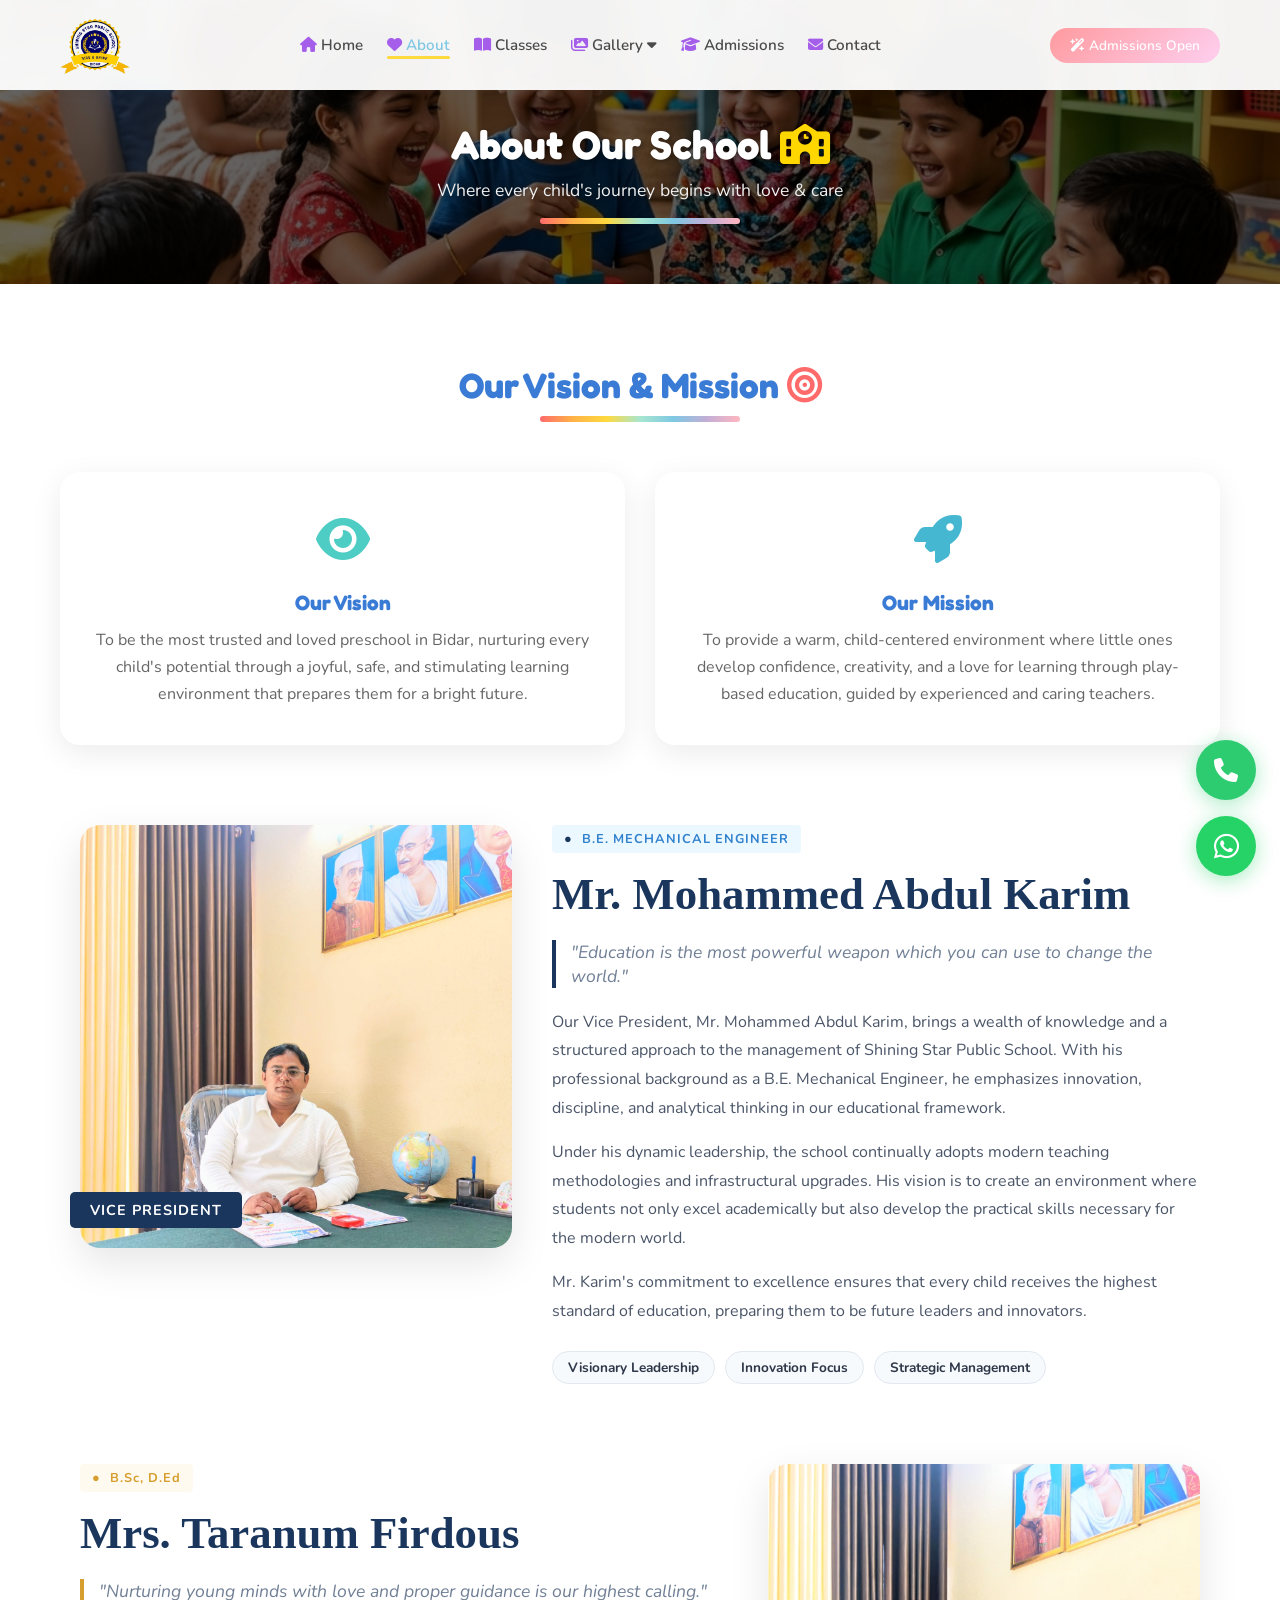
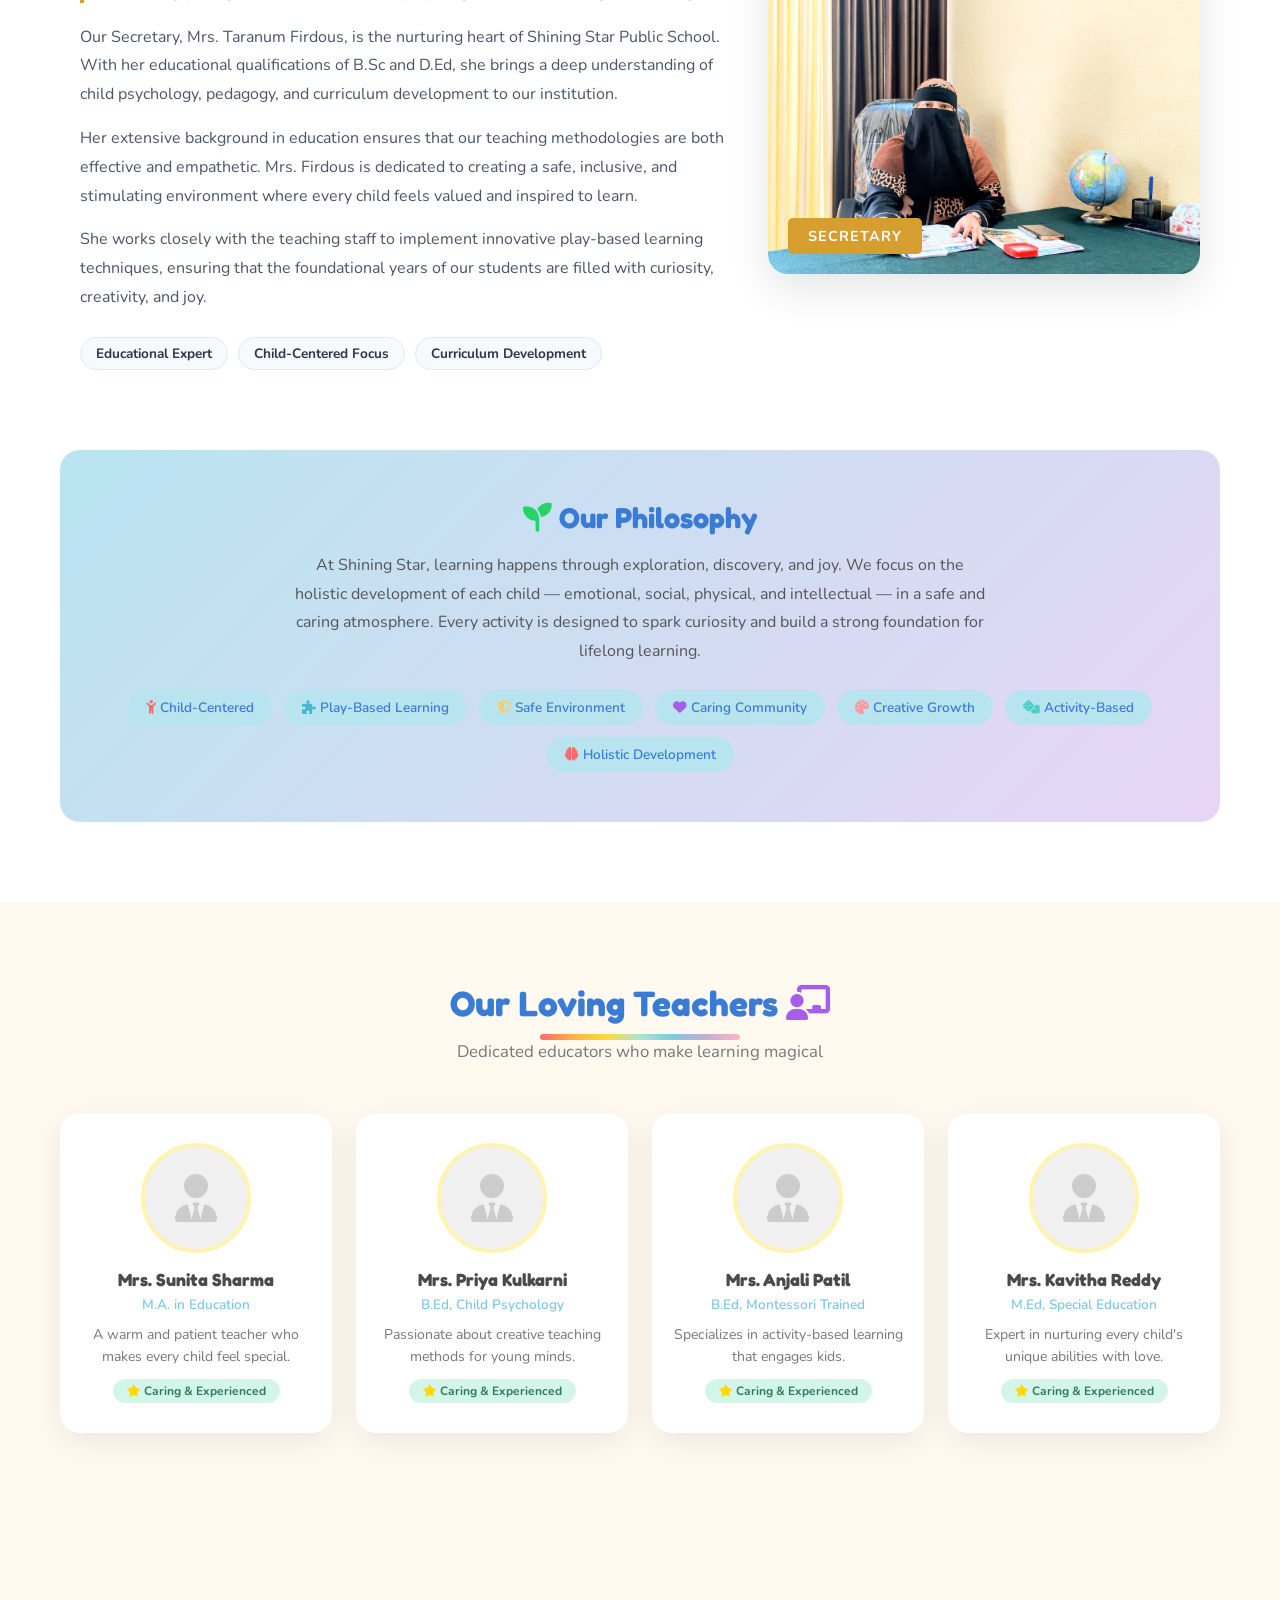
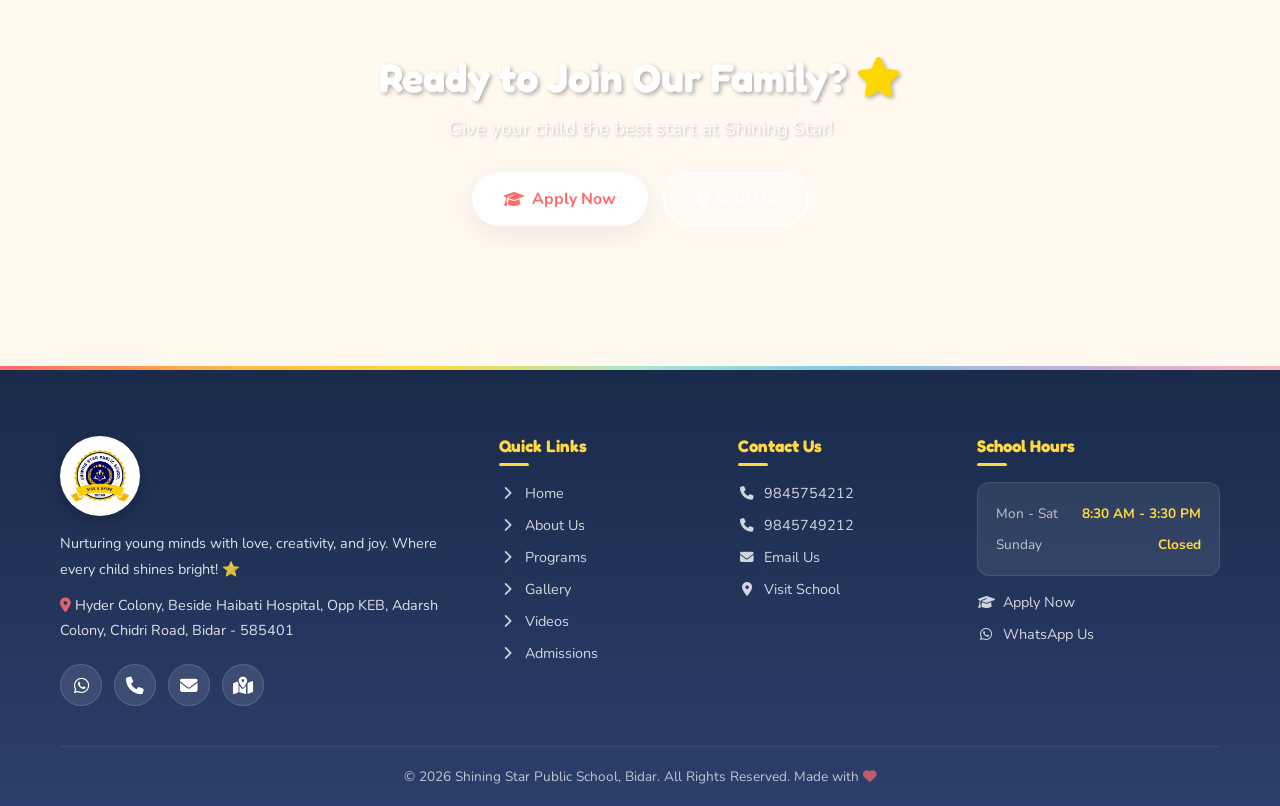
==== commit 449d66e0: "added the aboutMrs. Taranum Firdous BSc Ded Secretary  ...etc" ====
--- a/about.html
+++ b/about.html
@@ -51,43 +51,44 @@
 <!-- LEADERSHIP SECTION -->
 <div class="leadership-section" style="margin-top: 80px;">
 <div class="container">
-<!-- Principal Card -->
+<!-- Vice President Card -->
 <div class="leadership-card fade-up" style="display: flex; gap: 40px; align-items: flex-start; margin-bottom: 80px; flex-wrap: wrap;">
 <div class="leader-img-container" style="flex: 1; min-width: 300px; position: relative;">
-<img src="assets/images/generated/co_founder_1778131167342.png" alt="Mrs. Rajeshree M. Bhalke" style="width: 100%; border-radius: 20px; object-fit: cover; box-shadow: 0 15px 40px rgba(0,0,0,0.1);">
-<div style="position: absolute; bottom: 20px; left: -10px; background: #1a365d; color: white; padding: 8px 20px; font-weight: bold; border-radius: 5px; font-size: 0.9rem; letter-spacing: 1px;">PRINCIPAL</div>
+<img src="assets/images/Mr. Mohammed Abdul Karim.png" alt="Mr. Mohammed Abdul Karim" style="width: 100%; border-radius: 20px; object-fit: cover; box-shadow: 0 15px 40px rgba(0,0,0,0.1);">
+<div style="position: absolute; bottom: 20px; left: -10px; background: #1a365d; color: white; padding: 8px 20px; font-weight: bold; border-radius: 5px; font-size: 0.9rem; letter-spacing: 1px;">VICE PRESIDENT</div>
 </div>
 <div class="leader-content" style="flex: 1.5; min-width: 300px;">
-<h2 style="font-family: 'Times New Roman', serif; font-size: 2.8rem; color: #1a365d; margin-bottom: 20px;">Mrs. Rajeshree M. Bhalke</h2>
-<blockquote style="font-style: italic; color: #718096; border-left: 4px solid #d69e2e; padding-left: 15px; margin-bottom: 20px; font-size: 1.1rem;">"Every child deserves an education that unlocks their full potential."</blockquote>
-<p style="color: #4a5568; line-height: 1.8; margin-bottom: 15px;">Our principal, Mrs. Rajeshree M. Bhalke, is a dedicated and passionate educator with a vision to provide quality education to all. With <strong>24 years of experience</strong> in teaching and administration, she has been instrumental in shaping the academic journey of our students.</p>
-<p style="color: #4a5568; line-height: 1.8; margin-bottom: 15px;">Under her leadership, Shining Star Public School has grown into a reputable institution, known for its academic excellence and holistic approach to education. Her commitment to education is evident in the school's curriculum, which emphasises not only academic achievement but also character development and extracurricular activities.</p>
-<p style="color: #4a5568; line-height: 1.8; margin-bottom: 25px;">Mrs. Bhalke is a strong advocate for student-centered learning and believes in empowering students to take ownership of their education. She is always available to support students, parents, and teachers, and her door is always open to new ideas and suggestions.</p>
+<div style="display: inline-block; background: #ebf8ff; color: #3182ce; padding: 5px 12px; border-radius: 4px; font-size: 0.8rem; font-weight: bold; letter-spacing: 1px; margin-bottom: 15px;"><span style="color: #1a365d; margin-right: 5px;">●</span> B.E. MECHANICAL ENGINEER</div>
+<h2 style="font-family: 'Times New Roman', serif; font-size: 2.8rem; color: #1a365d; margin-bottom: 20px;">Mr. Mohammed Abdul Karim</h2>
+<blockquote style="font-style: italic; color: #718096; border-left: 4px solid #1a365d; padding-left: 15px; margin-bottom: 20px; font-size: 1.1rem;">"Education is the most powerful weapon which you can use to change the world."</blockquote>
+<p style="color: #4a5568; line-height: 1.8; margin-bottom: 15px;">Our Vice President, Mr. Mohammed Abdul Karim, brings a wealth of knowledge and a structured approach to the management of Shining Star Public School. With his professional background as a B.E. Mechanical Engineer, he emphasizes innovation, discipline, and analytical thinking in our educational framework.</p>
+<p style="color: #4a5568; line-height: 1.8; margin-bottom: 15px;">Under his dynamic leadership, the school continually adopts modern teaching methodologies and infrastructural upgrades. His vision is to create an environment where students not only excel academically but also develop the practical skills necessary for the modern world.</p>
+<p style="color: #4a5568; line-height: 1.8; margin-bottom: 25px;">Mr. Karim's commitment to excellence ensures that every child receives the highest standard of education, preparing them to be future leaders and innovators.</p>
 <div class="leader-tags" style="display: flex; gap: 10px; flex-wrap: wrap;">
-<span style="background: #f7fafc; border: 1px solid #e2e8f0; color: #2d3748; padding: 6px 15px; border-radius: 20px; font-size: 0.85rem; font-weight: bold;">24+ Years Experience</span>
-<span style="background: #f7fafc; border: 1px solid #e2e8f0; color: #2d3748; padding: 6px 15px; border-radius: 20px; font-size: 0.85rem; font-weight: bold;">Student-Centered Learning</span>
-<span style="background: #f7fafc; border: 1px solid #e2e8f0; color: #2d3748; padding: 6px 15px; border-radius: 20px; font-size: 0.85rem; font-weight: bold;">Holistic Education</span>
+<span style="background: #f7fafc; border: 1px solid #e2e8f0; color: #2d3748; padding: 6px 15px; border-radius: 20px; font-size: 0.85rem; font-weight: bold;">Visionary Leadership</span>
+<span style="background: #f7fafc; border: 1px solid #e2e8f0; color: #2d3748; padding: 6px 15px; border-radius: 20px; font-size: 0.85rem; font-weight: bold;">Innovation Focus</span>
+<span style="background: #f7fafc; border: 1px solid #e2e8f0; color: #2d3748; padding: 6px 15px; border-radius: 20px; font-size: 0.85rem; font-weight: bold;">Strategic Management</span>
 </div>
 </div>
 </div>
 
-<!-- Co-Founder Card -->
+<!-- Secretary Card -->
 <div class="leadership-card fade-up" style="display: flex; gap: 40px; align-items: flex-start; margin-bottom: 80px; flex-wrap: wrap; flex-direction: row-reverse;">
 <div class="leader-img-container" style="flex: 1; min-width: 300px; position: relative;">
-<img src="assets/images/generated/founder_1778131145822.png" alt="Mr. Maruthi Bhalke" style="width: 100%; border-radius: 20px; object-fit: cover; box-shadow: 0 15px 40px rgba(0,0,0,0.1);">
-<div style="position: absolute; bottom: 20px; left: 20px; background: #d69e2e; color: white; padding: 8px 20px; font-weight: bold; border-radius: 5px; font-size: 0.9rem; letter-spacing: 1px;">CO-FOUNDER</div>
+<img src="assets/images/Mrs. Taranum Firdous.png" alt="Mrs. Taranum Firdous" style="width: 100%; border-radius: 20px; object-fit: cover; box-shadow: 0 15px 40px rgba(0,0,0,0.1);">
+<div style="position: absolute; bottom: 20px; left: 20px; background: #d69e2e; color: white; padding: 8px 20px; font-weight: bold; border-radius: 5px; font-size: 0.9rem; letter-spacing: 1px;">SECRETARY</div>
 </div>
 <div class="leader-content" style="flex: 1.5; min-width: 300px;">
-<div style="display: inline-block; background: #ebf8ff; color: #3182ce; padding: 5px 12px; border-radius: 4px; font-size: 0.8rem; font-weight: bold; letter-spacing: 1px; margin-bottom: 15px;"><span style="color: #d69e2e; margin-right: 5px;">●</span> BACKBONE OF SSPS</div>
-<h2 style="font-family: 'Times New Roman', serif; font-size: 2.8rem; color: #1a365d; margin-bottom: 20px;">Mr. Maruthi Bhalke</h2>
-<blockquote style="font-style: italic; color: #718096; border-left: 4px solid #d69e2e; padding-left: 15px; margin-bottom: 20px; font-size: 1.1rem;">"A supportive home is the foundation of every great institution."</blockquote>
-<p style="color: #4a5568; line-height: 1.8; margin-bottom: 15px;">We owe a great debt of gratitude to Mr. Maruthi Bhalke, a retired <strong>Assistant General Manager (AGM) from BSNL</strong>. He has been the rock-solid support system for our principal, Mrs. Rajeshree M. Bhalke. Throughout his career, Mr. Bhalke demonstrated exceptional leadership and management skills.</p>
-<p style="color: #4a5568; line-height: 1.8; margin-bottom: 15px;">His guidance and expertise have been invaluable in shaping Shining Star Public School into the reputable institution it is today. Mr. Bhalke's unwavering support and encouragement have empowered Mrs. Bhalke to fulfill her dreams and vision for the school.</p>
-<p style="color: #4a5568; line-height: 1.8; margin-bottom: 25px;">His contributions have been instrumental in creating a nurturing environment that fosters academic excellence, character development, and extracurricular growth.</p>
+<div style="display: inline-block; background: #fffaf0; color: #d69e2e; padding: 5px 12px; border-radius: 4px; font-size: 0.8rem; font-weight: bold; letter-spacing: 1px; margin-bottom: 15px;"><span style="color: #d69e2e; margin-right: 5px;">●</span> B.Sc, D.Ed</div>
+<h2 style="font-family: 'Times New Roman', serif; font-size: 2.8rem; color: #1a365d; margin-bottom: 20px;">Mrs. Taranum Firdous</h2>
+<blockquote style="font-style: italic; color: #718096; border-left: 4px solid #d69e2e; padding-left: 15px; margin-bottom: 20px; font-size: 1.1rem;">"Nurturing young minds with love and proper guidance is our highest calling."</blockquote>
+<p style="color: #4a5568; line-height: 1.8; margin-bottom: 15px;">Our Secretary, Mrs. Taranum Firdous, is the nurturing heart of Shining Star Public School. With her educational qualifications of B.Sc and D.Ed, she brings a deep understanding of child psychology, pedagogy, and curriculum development to our institution.</p>
+<p style="color: #4a5568; line-height: 1.8; margin-bottom: 15px;">Her extensive background in education ensures that our teaching methodologies are both effective and empathetic. Mrs. Firdous is dedicated to creating a safe, inclusive, and stimulating environment where every child feels valued and inspired to learn.</p>
+<p style="color: #4a5568; line-height: 1.8; margin-bottom: 25px;">She works closely with the teaching staff to implement innovative play-based learning techniques, ensuring that the foundational years of our students are filled with curiosity, creativity, and joy.</p>
 <div class="leader-tags" style="display: flex; gap: 10px; flex-wrap: wrap;">
-<span style="background: #f7fafc; border: 1px solid #e2e8f0; color: #2d3748; padding: 6px 15px; border-radius: 20px; font-size: 0.85rem; font-weight: bold;">Retired AGM - BSNL</span>
-<span style="background: #f7fafc; border: 1px solid #e2e8f0; color: #2d3748; padding: 6px 15px; border-radius: 20px; font-size: 0.85rem; font-weight: bold;">Management Expert</span>
-<span style="background: #f7fafc; border: 1px solid #e2e8f0; color: #2d3748; padding: 6px 15px; border-radius: 20px; font-size: 0.85rem; font-weight: bold;">School Mentor</span>
+<span style="background: #f7fafc; border: 1px solid #e2e8f0; color: #2d3748; padding: 6px 15px; border-radius: 20px; font-size: 0.85rem; font-weight: bold;">Educational Expert</span>
+<span style="background: #f7fafc; border: 1px solid #e2e8f0; color: #2d3748; padding: 6px 15px; border-radius: 20px; font-size: 0.85rem; font-weight: bold;">Child-Centered Focus</span>
+<span style="background: #f7fafc; border: 1px solid #e2e8f0; color: #2d3748; padding: 6px 15px; border-radius: 20px; font-size: 0.85rem; font-weight: bold;">Curriculum Development</span>
 </div>
 </div>
 </div>
@@ -145,7 +146,7 @@
 <a href="https://wa.me/919845754212" target="_blank" class="social-whatsapp" title="WhatsApp"><i class="fa-brands fa-whatsapp"></i></a>
 <a href="tel:9845754212" class="social-phone" title="Call Us"><i class="fa-solid fa-phone"></i></a>
 <a href="mailto:shiningstarsschoolbidar@gmail.com" class="social-email" title="Email"><i class="fa-solid fa-envelope"></i></a>
-<a href="https://maps.google.com/?q=Shining+Star+Public+School+Bidar" target="_blank" class="social-map" title="Directions"><i class="fa-solid fa-map-location-dot"></i></a>
+<a href="https://maps.app.goo.gl/e3rBNYEC74BwEja27" target="_blank" class="social-map" title="Directions"><i class="fa-solid fa-map-location-dot"></i></a>
 </div>
 </div>
 <div class="footer-col">
--- a/css/style.css
+++ b/css/style.css
@@ -37,7 +37,7 @@
 .dropdown-menu a::after { display: none; }
 .dropdown-menu a:hover { background: var(--bg); color: var(--sky); }
 .gallery-item img { width:100%; height:100%; object-fit:cover; transition:transform .4s; }
-.gallery-item:hover img { transform:scale(1.08); }
+.gallery-item:hover img { transform:scale(1.05); }
 .hamburger { display:none; flex-direction:column; gap:6px; cursor:pointer; background:none; border:none; padding:8px; position: relative; z-index: 1002; width: 44px; height: 44px; align-items: center; justify-content: center; border-radius: 10px; transition: background 0.3s; }
 .hamburger:hover { background: rgba(165, 94, 234, 0.08); }
 .hamburger span { display: block; width:26px; height:3px; background:var(--text); border-radius:3px; transition: all .35s cubic-bezier(0.68, -0.55, 0.27, 1.55); transform-origin: center; }
@@ -149,14 +149,16 @@
 .gallery-grid { display:grid; grid-template-columns:repeat(auto-fill,minmax(250px,1fr)); gap:16px; }
 .gallery-item { border-radius:16px; overflow:hidden; cursor:pointer; position:relative; aspect-ratio:4/3; background:linear-gradient(135deg,var(--sky-light),var(--pink-soft)); display:flex; align-items:center; justify-content:center; font-size:3rem; box-shadow:var(--shadow); transition:all .3s; }
 .gallery-item:hover { transform:scale(1.03); }
-.gallery-overlay { position:absolute; inset:0; background:rgba(0,0,0,.4); opacity:0; transition:opacity .3s; display:flex; align-items:center; justify-content:center; color:#fff; font-weight:700; font-size:1.1rem; }
-.gallery-item:hover .gallery-overlay { opacity:1; }
+.gallery-overlay { display:none; }
+.gallery-item:hover .gallery-overlay { opacity:0; }
 
 /* LIGHTBOX */
 .lightbox { display:none; position:fixed; inset:0; background:rgba(0,0,0,.85); z-index:2000; align-items:center; justify-content:center; }
 .lightbox.active { display:flex; }
-.lightbox-content { max-width:700px; width:90%; background:#fff; border-radius:var(--radius); overflow:hidden; text-align:center; padding:30px; }
+.lightbox-content { max-width:900px; width:90%; text-align:center; position:relative; }
 .lightbox-img { font-size:6rem; margin-bottom:16px; }
+#lightboxImg { width:100%; max-height:75vh; object-fit:contain; border-radius:8px; margin-bottom:15px; box-shadow: 0 10px 30px rgba(0,0,0,0.5); }
+.lightbox-caption { color: #fff; font-size: 1.2rem; margin-top: 10px; }
 .lightbox-close { position:absolute; top:20px; right:30px; font-size:2.5rem; color:#fff; cursor:pointer; background:none; border:none; }
 
 /* EVENTS */
@@ -245,10 +247,10 @@
 .footer-col a { font-size:.9rem; opacity:.8; transition: all .3s; display: inline-flex; align-items: center; gap: 8px; }
 .footer-col a:hover { opacity:1; color:var(--yellow); transform: translateX(4px); }
 .footer-col a i { font-size: 0.85rem; width: 18px; text-align: center; }
-.footer-timing { margin-top: 15px; padding: 15px; background: rgba(255,255,255,0.08); border-radius: 12px; border: 1px solid rgba(255,255,255,0.1); }
-.footer-timing .timing-row { display: flex; justify-content: space-between; align-items: center; font-size: 0.85rem; padding: 4px 0; }
-.footer-timing .timing-row span:first-child { opacity: 0.7; }
-.footer-timing .timing-row span:last-child { font-weight: 700; color: var(--yellow); }
+.footer-timing { margin-top: 15px; padding: 15px 18px; background: rgba(255,255,255,0.08); border-radius: 12px; border: 1px solid rgba(255,255,255,0.1); min-width: 200px; }
+.footer-timing .timing-row { display: flex; justify-content: space-between; align-items: center; font-size: 0.85rem; padding: 6px 0; gap: 16px; white-space: nowrap; }
+.footer-timing .timing-row span:first-child { opacity: 0.7; min-width: 70px; }
+.footer-timing .timing-row span:last-child { font-weight: 700; color: var(--yellow); text-align: right; }
 .footer-bottom { text-align:center; padding: 20px 0; border-top:1px solid rgba(255,255,255,.12); font-size:.85rem; opacity:.7; margin-top: 10px; }
 
 /* WHATSAPP & CALL BUTTONS */
@@ -314,6 +316,13 @@
 }
 @media(max-width:480px) {
   .gallery-grid { grid-template-columns:1fr; }
-  .hero-text h1 { font-size:1.8rem; }
+  .hero-text h1 { font-size:1.8rem; line-height: 1.3; }
+  .hero-text p { font-size: 1rem; line-height: 1.5; margin-bottom: 20px; }
   .features-grid { grid-template-columns:1fr; }
+  .hero-content { min-height: 50vh !important; padding: 120px 20px 60px !important; }
+  .hero { background-position: center !important; }
+  
+  .whatsapp-float { width: 45px; height: 45px; font-size: 1.4rem; bottom: 15px; right: 15px; }
+  .call-float { bottom: 70px; right: 15px; }
+  .call-float a { width: 45px; height: 45px; font-size: 1.2rem; }
 }
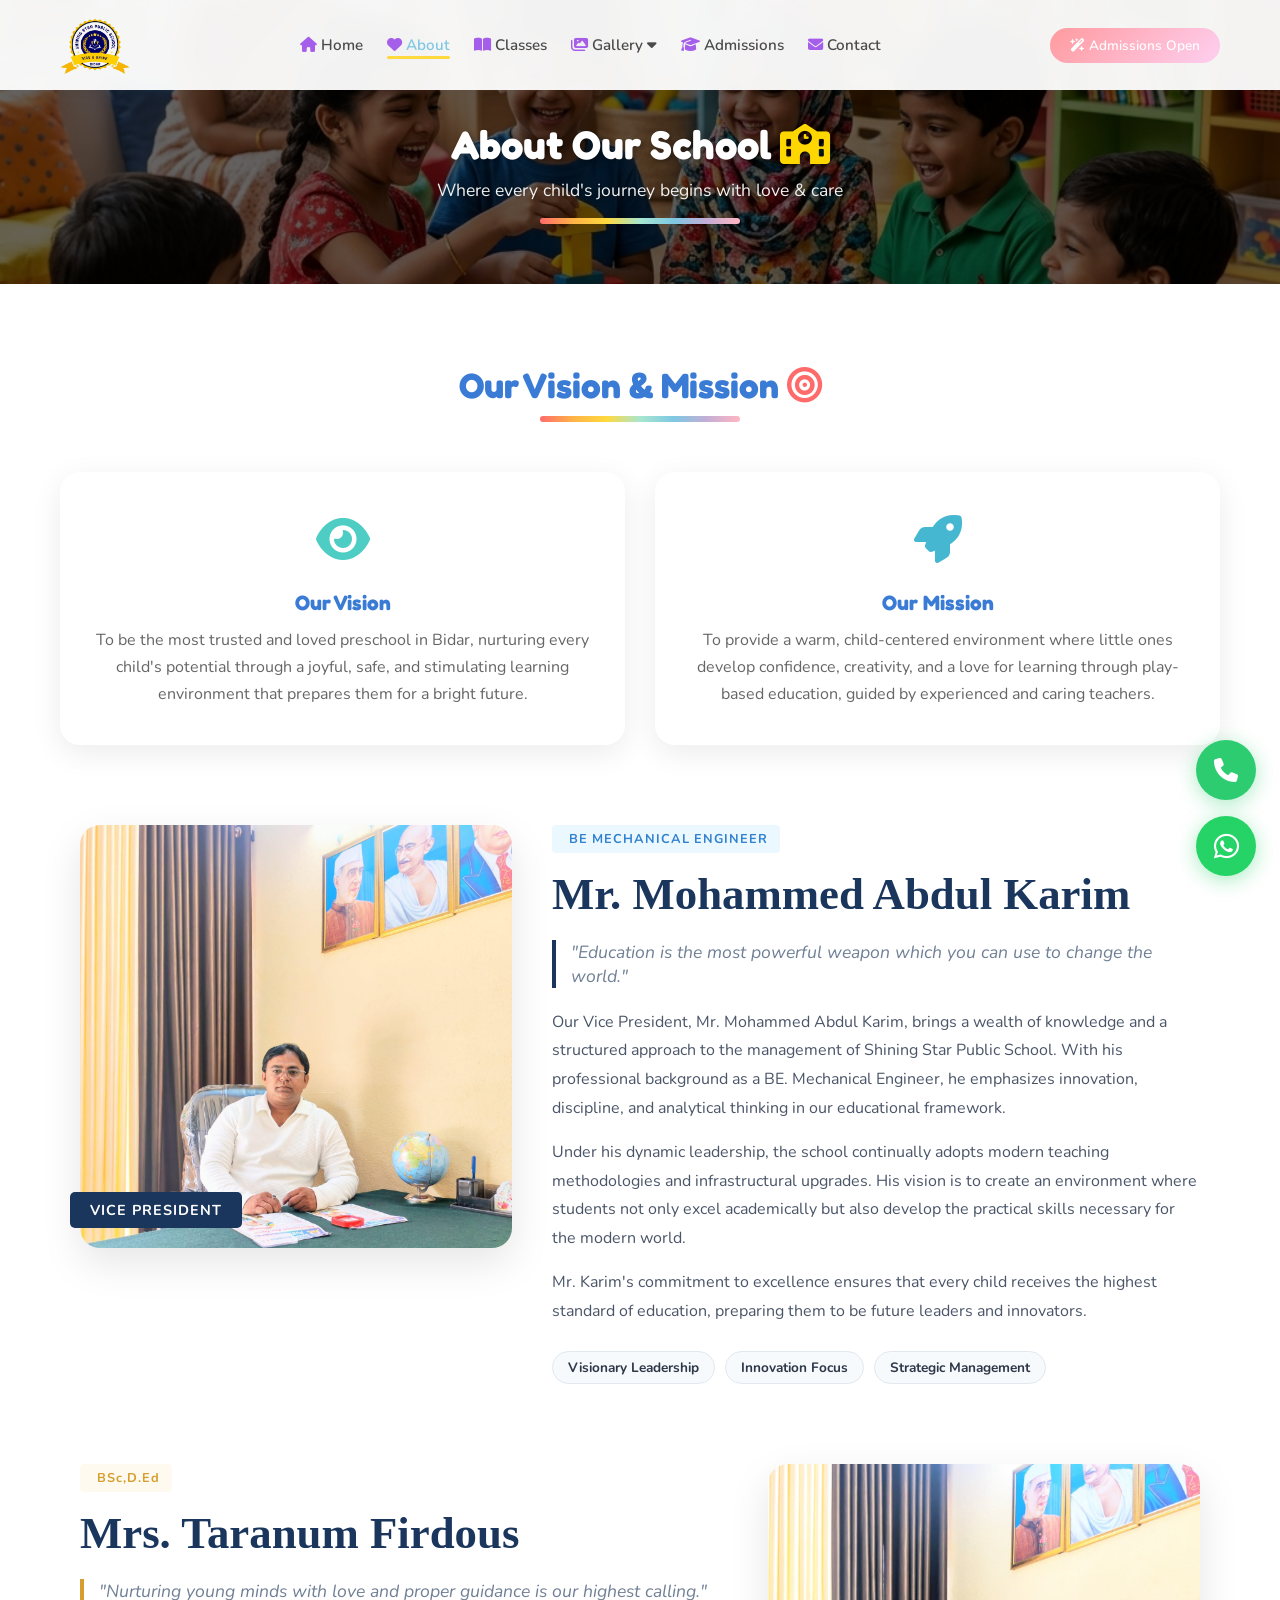
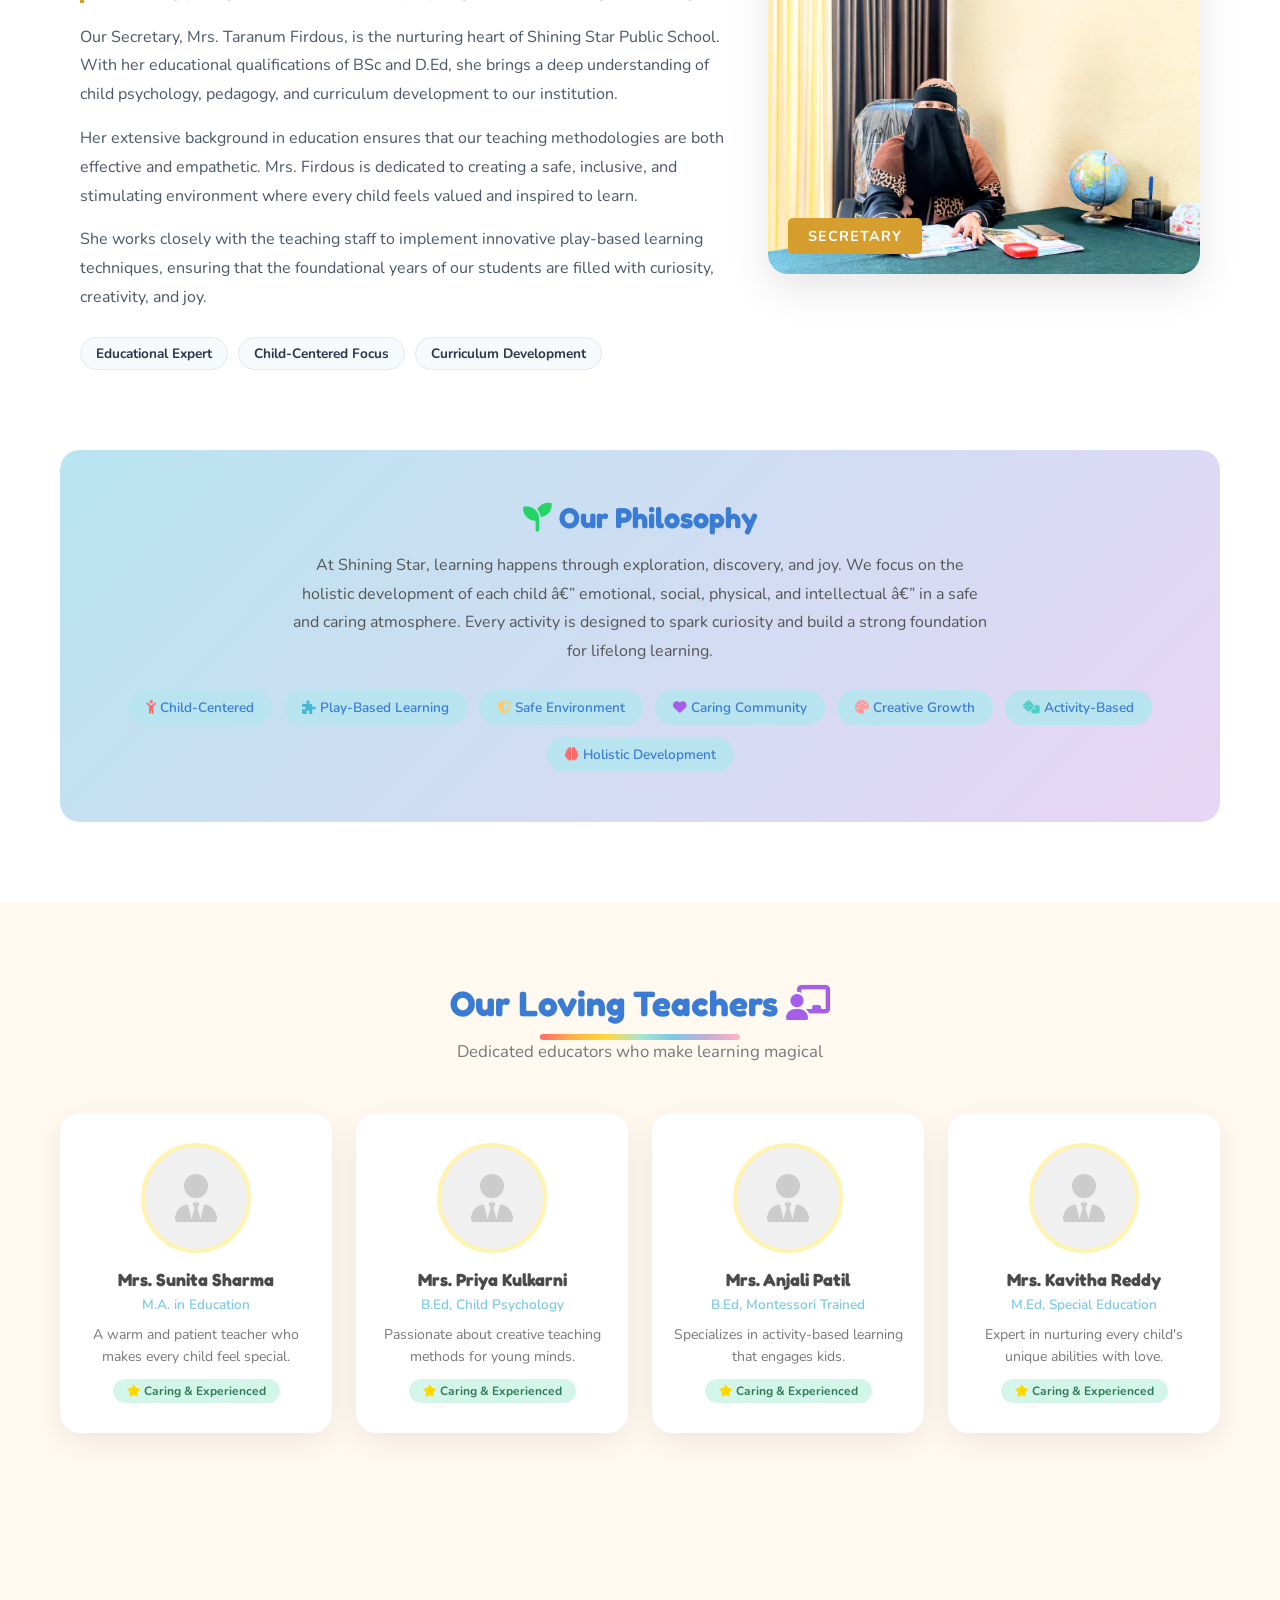
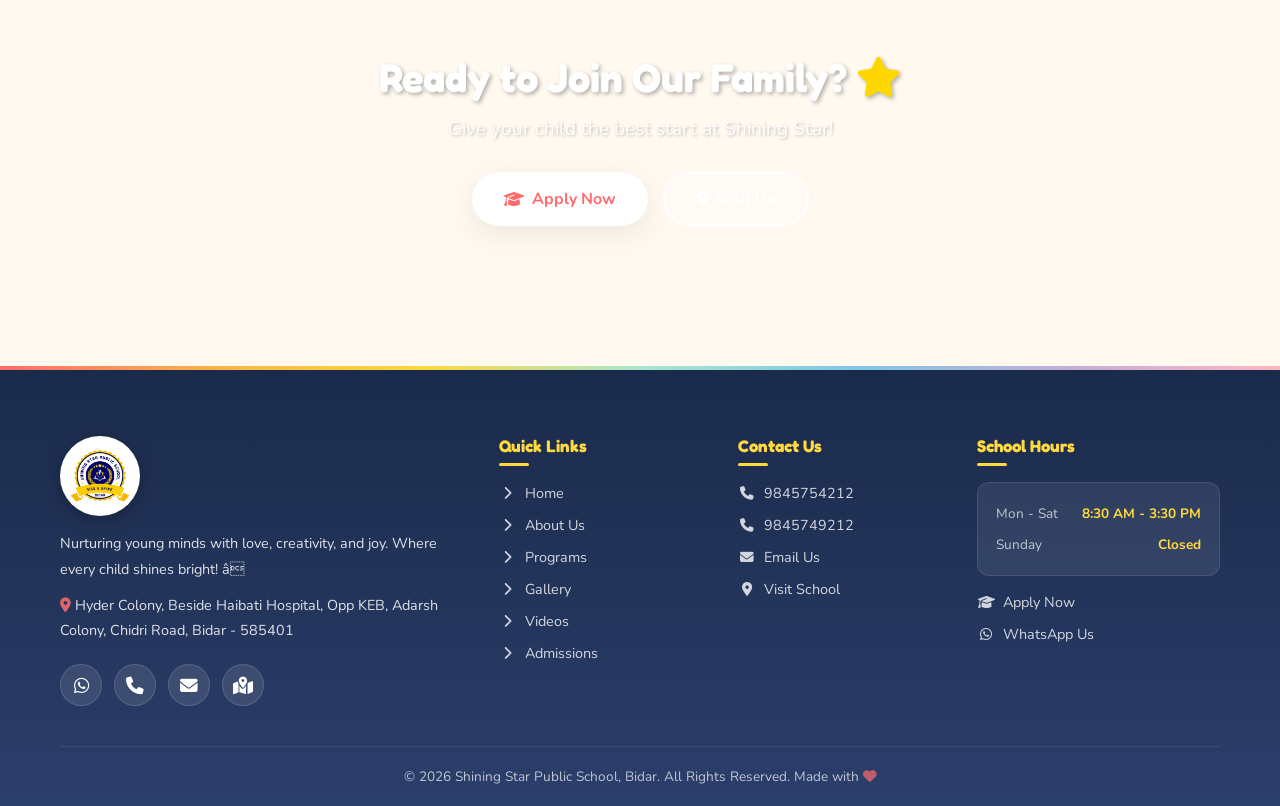
==== commit c8af49bd: "fix: resolve character encoding issues across site templates and add new image assets" ====
--- a/about.html
+++ b/about.html
@@ -1,38 +1,67 @@
-<!DOCTYPE html>
+﻿<!DOCTYPE html>
 <html lang="en">
+
 <head>
-<meta charset="UTF-8"><meta name="viewport" content="width=device-width,initial-scale=1.0">
-<title>About Us | Shining Star Public School, Bidar</title>
-<meta name="description" content="Learn about Shining Star Public School Bidar - our vision, mission, philosophy. Best preschool for KG, LKG, UKG near Chidri Road.">
-<link rel="icon" type="image/png" href="assets/images/logo.png"><link rel="stylesheet" href="https://cdnjs.cloudflare.com/ajax/libs/font-awesome/6.4.0/css/all.min.css">
-<link rel="stylesheet" href="css/style.css">
-<link rel="stylesheet" href="css/about.css">
+    <meta charset="UTF-8">
+    <meta name="viewport" content="width=device-width,initial-scale=1.0">
+    <title>About Us | Shining Star Public School, Bidar</title>
+    <meta name="description"
+        content="Learn about Shining Star Public School Bidar - our vision, mission, philosophy. Best preschool for KG, LKG, UKG near Chidri Road.">
+    <link rel="icon" type="image/png" href="assets/images/logo.png">
+    <link rel="stylesheet" href="https://cdnjs.cloudflare.com/ajax/libs/font-awesome/6.4.0/css/all.min.css">
+    <link rel="stylesheet" href="css/style.css">
+    <link rel="stylesheet" href="css/about.css">
 </head>
+
 <body>
-<nav class="navbar"><div class="nav-inner">
-<a href="index.html" class="nav-logo"><img src="assets/images/logo.png" style="height: 70px; mix-blend-mode: multiply;" alt="Logo"></a>
-<ul class="nav-links" id="navLinks"><li><a href="index.html"><i class="fa-solid fa-house" style="color: #A55EEA;"></i> Home</a></li><li><a href="about.html" class="active"><i class="fa-solid fa-heart" style="color: #A55EEA;"></i> About</a></li><li><a href="programs.html"><i class="fa-solid fa-book-open" style="color: #A55EEA;"></i> Classes</a></li>
-<li class="dropdown"><a href="gallery.html"><i class="fa-solid fa-images" style="color: #A55EEA;"></i> Gallery <i class="fa-solid fa-caret-down"></i></a><ul class="dropdown-menu"><li><a href="gallery.html"><i class="fa-solid fa-image" style="color: #45B7D1; margin-right: 8px;"></i> Image Gallery</a></li><li><a href="video.html"><i class="fa-solid fa-video" style="color: #FF6B6B; margin-right: 8px;"></i> Video Gallery</a></li></ul></li>
-<li><a href="admissions.html"><i class="fa-solid fa-graduation-cap" style="color: #A55EEA;"></i> Admissions</a></li><li><a href="contact.html"><i class="fa-solid fa-envelope" style="color: #A55EEA;"></i> Contact</a></li></ul>
-<div class="nav-cta" id="navCta">
-<a href="admissions.html" class="btn-small btn-admit" style="background: linear-gradient(135deg, #FF9A9E 0%, #FECFEF 99%, #FECFEF 100%);"><i class="fa-solid fa-wand-magic-sparkles"></i> Admissions Open</a>
-</div>
-<button class="hamburger" id="hamburger"><span></span><span></span><span></span></button>
-</div></nav>
-
-<section class="about-hero" style="background-image: linear-gradient(rgba(0,0,0,0.6), rgba(0,0,0,0.6)), url('assets/images/generated/about_school_1778131126637.png'); background-size: cover; background-position: center; color: white;">
-<h1 style="color: white; text-shadow: 2px 2px 4px rgba(0,0,0,0.3);">About Our School <i class="fa-solid fa-school" style="color: #FFD700;"></i></h1>
-<p style="color: #f0f0f0; text-shadow: 1px 1px 3px rgba(0,0,0,0.3);">Where every child's journey begins with love & care</p>
-<div class="rainbow-divider" style="margin-top:16px"></div>
-</section>
-
-<!-- <section class="section">
+    <nav class="navbar">
+        <div class="nav-inner">
+            <a href="index.html" class="nav-logo"><img src="assets/images/logo.png"
+                    style="height: 70px; mix-blend-mode: multiply;" alt="Logo"></a>
+            <ul class="nav-links" id="navLinks">
+                <li><a href="index.html"><i class="fa-solid fa-house" style="color: #A55EEA;"></i> Home</a></li>
+                <li><a href="about.html" class="active"><i class="fa-solid fa-heart" style="color: #A55EEA;"></i>
+                        About</a></li>
+                <li><a href="programs.html"><i class="fa-solid fa-book-open" style="color: #A55EEA;"></i> Classes</a>
+                </li>
+                <li class="dropdown"><a href="gallery.html"><i class="fa-solid fa-images" style="color: #A55EEA;"></i>
+                        Gallery <i class="fa-solid fa-caret-down"></i></a>
+                    <ul class="dropdown-menu">
+                        <li><a href="gallery.html"><i class="fa-solid fa-image"
+                                    style="color: #45B7D1; margin-right: 8px;"></i> Image Gallery</a></li>
+                        <li><a href="video.html"><i class="fa-solid fa-video"
+                                    style="color: #FF6B6B; margin-right: 8px;"></i> Video Gallery</a></li>
+                    </ul>
+                </li>
+                <li><a href="admissions.html"><i class="fa-solid fa-graduation-cap" style="color: #A55EEA;"></i>
+                        Admissions</a></li>
+                <li><a href="contact.html"><i class="fa-solid fa-envelope" style="color: #A55EEA;"></i> Contact</a></li>
+            </ul>
+            <div class="nav-cta" id="navCta">
+                <a href="admissions.html" class="btn-small btn-admit"
+                    style="background: linear-gradient(135deg, #FF9A9E 0%, #FECFEF 99%, #FECFEF 100%);"><i
+                        class="fa-solid fa-wand-magic-sparkles"></i> Admissions Open</a>
+            </div>
+            <button class="hamburger" id="hamburger"><span></span><span></span><span></span></button>
+        </div>
+    </nav>
+
+    <section class="about-hero"
+        style="background-image: linear-gradient(rgba(0,0,0,0.6), rgba(0,0,0,0.6)), url('assets/images/generated/about_school_1778131126637.png'); background-size: cover; background-position: center; color: white;">
+        <h1 style="color: white; text-shadow: 2px 2px 4px rgba(0,0,0,0.3);">About Our School <i
+                class="fa-solid fa-school" style="color: #FFD700;"></i></h1>
+        <p style="color: #f0f0f0; text-shadow: 1px 1px 3px rgba(0,0,0,0.3);">Where every child's journey begins with
+            love & care</p>
+        <div class="rainbow-divider" style="margin-top:16px"></div>
+    </section>
+
+    <!-- <section class="section">
 <div class="container">
 <div class="about-intro fade-up">
 <div class="about-intro-text">
 <h2>Welcome to Shining Star Public School <i class="fa-solid fa-star" style="color: #FFD700;"></i></h2>
 <p>Located in the heart of Bidar at Hyder Colony, Chidri Road, Shining Star Public School has been a beacon of quality early childhood education for over a decade.</p>
-<p>We believe that every child is unique and deserves a nurturing environment where they can explore, discover, and grow. Our school is designed to be a second home for your little ones — safe, warm, and filled with joy.</p>
+<p>We believe that every child is unique and deserves a nurturing environment where they can explore, discover, and grow. Our school is designed to be a second home for your little ones â€” safe, warm, and filled with joy.</p>
 <p>With experienced, caring teachers and a curriculum that balances academics with creative activities, we ensure that your child's formative years are the best they can be.</p>
 </div>
 <div class="about-intro-img"><img src="assets/images/gallery/classroom.png" alt="Our School" style="border-radius: 20px; box-shadow: 0 10px 30px rgba(0,0,0,0.1);"></div>
@@ -40,155 +69,286 @@
 </div>
 </section> -->
 
-<section class="section" style="background:#fff">
-<div class="container">
-<div class="section-title fade-up"><h2>Our Vision & Mission <i class="fa-solid fa-bullseye" style="color: #FF6B6B;"></i></h2><div class="rainbow-divider"></div></div>
-<div class="vision-mission">
-<div class="vm-card fade-up"><div class="icon"><i class="fa-solid fa-eye" style="color: #4ECDC4;"></i></div><h3>Our Vision</h3><p>To be the most trusted and loved preschool in Bidar, nurturing every child's potential through a joyful, safe, and stimulating learning environment that prepares them for a bright future.</p></div>
-<div class="vm-card fade-up"><div class="icon"><i class="fa-solid fa-rocket" style="color: #45B7D1;"></i></div><h3>Our Mission</h3><p>To provide a warm, child-centered environment where little ones develop confidence, creativity, and a love for learning through play-based education, guided by experienced and caring teachers.</p></div>
-</div>
-
-<!-- LEADERSHIP SECTION -->
-<div class="leadership-section" style="margin-top: 80px;">
-<div class="container">
-<!-- Vice President Card -->
-<div class="leadership-card fade-up" style="display: flex; gap: 40px; align-items: flex-start; margin-bottom: 80px; flex-wrap: wrap;">
-<div class="leader-img-container" style="flex: 1; min-width: 300px; position: relative;">
-<img src="assets/images/Mr. Mohammed Abdul Karim.png" alt="Mr. Mohammed Abdul Karim" style="width: 100%; border-radius: 20px; object-fit: cover; box-shadow: 0 15px 40px rgba(0,0,0,0.1);">
-<div style="position: absolute; bottom: 20px; left: -10px; background: #1a365d; color: white; padding: 8px 20px; font-weight: bold; border-radius: 5px; font-size: 0.9rem; letter-spacing: 1px;">VICE PRESIDENT</div>
-</div>
-<div class="leader-content" style="flex: 1.5; min-width: 300px;">
-<div style="display: inline-block; background: #ebf8ff; color: #3182ce; padding: 5px 12px; border-radius: 4px; font-size: 0.8rem; font-weight: bold; letter-spacing: 1px; margin-bottom: 15px;"><span style="color: #1a365d; margin-right: 5px;">●</span> B.E. MECHANICAL ENGINEER</div>
-<h2 style="font-family: 'Times New Roman', serif; font-size: 2.8rem; color: #1a365d; margin-bottom: 20px;">Mr. Mohammed Abdul Karim</h2>
-<blockquote style="font-style: italic; color: #718096; border-left: 4px solid #1a365d; padding-left: 15px; margin-bottom: 20px; font-size: 1.1rem;">"Education is the most powerful weapon which you can use to change the world."</blockquote>
-<p style="color: #4a5568; line-height: 1.8; margin-bottom: 15px;">Our Vice President, Mr. Mohammed Abdul Karim, brings a wealth of knowledge and a structured approach to the management of Shining Star Public School. With his professional background as a B.E. Mechanical Engineer, he emphasizes innovation, discipline, and analytical thinking in our educational framework.</p>
-<p style="color: #4a5568; line-height: 1.8; margin-bottom: 15px;">Under his dynamic leadership, the school continually adopts modern teaching methodologies and infrastructural upgrades. His vision is to create an environment where students not only excel academically but also develop the practical skills necessary for the modern world.</p>
-<p style="color: #4a5568; line-height: 1.8; margin-bottom: 25px;">Mr. Karim's commitment to excellence ensures that every child receives the highest standard of education, preparing them to be future leaders and innovators.</p>
-<div class="leader-tags" style="display: flex; gap: 10px; flex-wrap: wrap;">
-<span style="background: #f7fafc; border: 1px solid #e2e8f0; color: #2d3748; padding: 6px 15px; border-radius: 20px; font-size: 0.85rem; font-weight: bold;">Visionary Leadership</span>
-<span style="background: #f7fafc; border: 1px solid #e2e8f0; color: #2d3748; padding: 6px 15px; border-radius: 20px; font-size: 0.85rem; font-weight: bold;">Innovation Focus</span>
-<span style="background: #f7fafc; border: 1px solid #e2e8f0; color: #2d3748; padding: 6px 15px; border-radius: 20px; font-size: 0.85rem; font-weight: bold;">Strategic Management</span>
-</div>
-</div>
-</div>
-
-<!-- Secretary Card -->
-<div class="leadership-card fade-up" style="display: flex; gap: 40px; align-items: flex-start; margin-bottom: 80px; flex-wrap: wrap; flex-direction: row-reverse;">
-<div class="leader-img-container" style="flex: 1; min-width: 300px; position: relative;">
-<img src="assets/images/Mrs. Taranum Firdous.png" alt="Mrs. Taranum Firdous" style="width: 100%; border-radius: 20px; object-fit: cover; box-shadow: 0 15px 40px rgba(0,0,0,0.1);">
-<div style="position: absolute; bottom: 20px; left: 20px; background: #d69e2e; color: white; padding: 8px 20px; font-weight: bold; border-radius: 5px; font-size: 0.9rem; letter-spacing: 1px;">SECRETARY</div>
-</div>
-<div class="leader-content" style="flex: 1.5; min-width: 300px;">
-<div style="display: inline-block; background: #fffaf0; color: #d69e2e; padding: 5px 12px; border-radius: 4px; font-size: 0.8rem; font-weight: bold; letter-spacing: 1px; margin-bottom: 15px;"><span style="color: #d69e2e; margin-right: 5px;">●</span> B.Sc, D.Ed</div>
-<h2 style="font-family: 'Times New Roman', serif; font-size: 2.8rem; color: #1a365d; margin-bottom: 20px;">Mrs. Taranum Firdous</h2>
-<blockquote style="font-style: italic; color: #718096; border-left: 4px solid #d69e2e; padding-left: 15px; margin-bottom: 20px; font-size: 1.1rem;">"Nurturing young minds with love and proper guidance is our highest calling."</blockquote>
-<p style="color: #4a5568; line-height: 1.8; margin-bottom: 15px;">Our Secretary, Mrs. Taranum Firdous, is the nurturing heart of Shining Star Public School. With her educational qualifications of B.Sc and D.Ed, she brings a deep understanding of child psychology, pedagogy, and curriculum development to our institution.</p>
-<p style="color: #4a5568; line-height: 1.8; margin-bottom: 15px;">Her extensive background in education ensures that our teaching methodologies are both effective and empathetic. Mrs. Firdous is dedicated to creating a safe, inclusive, and stimulating environment where every child feels valued and inspired to learn.</p>
-<p style="color: #4a5568; line-height: 1.8; margin-bottom: 25px;">She works closely with the teaching staff to implement innovative play-based learning techniques, ensuring that the foundational years of our students are filled with curiosity, creativity, and joy.</p>
-<div class="leader-tags" style="display: flex; gap: 10px; flex-wrap: wrap;">
-<span style="background: #f7fafc; border: 1px solid #e2e8f0; color: #2d3748; padding: 6px 15px; border-radius: 20px; font-size: 0.85rem; font-weight: bold;">Educational Expert</span>
-<span style="background: #f7fafc; border: 1px solid #e2e8f0; color: #2d3748; padding: 6px 15px; border-radius: 20px; font-size: 0.85rem; font-weight: bold;">Child-Centered Focus</span>
-<span style="background: #f7fafc; border: 1px solid #e2e8f0; color: #2d3748; padding: 6px 15px; border-radius: 20px; font-size: 0.85rem; font-weight: bold;">Curriculum Development</span>
-</div>
-</div>
-</div>
-</div>
-</div>
-
-<div class="philosophy-section fade-up" style="margin-top: 60px;">
-<h2><i class="fa-solid fa-seedling" style="color: #25D366;"></i> Our Philosophy</h2>
-<p>At Shining Star, learning happens through exploration, discovery, and joy. We focus on the holistic development of each child — emotional, social, physical, and intellectual — in a safe and caring atmosphere. Every activity is designed to spark curiosity and build a strong foundation for lifelong learning.</p>
-<div class="philosophy-values">
-<span class="value-tag"><i class="fa-solid fa-child-reaching" style="color: #FF6B6B;"></i> Child-Centered</span>
-<span class="value-tag"><i class="fa-solid fa-puzzle-piece" style="color: #45B7D1;"></i> Play-Based Learning</span>
-<span class="value-tag"><i class="fa-solid fa-shield-halved" style="color: #FDCB6E;"></i> Safe Environment</span>
-<span class="value-tag"><i class="fa-solid fa-heart" style="color: #A55EEA;"></i> Caring Community</span>
-<span class="value-tag"><i class="fa-solid fa-palette" style="color: #FF9A9E;"></i> Creative Growth</span>
-<span class="value-tag"><i class="fa-solid fa-dice" style="color: #4ECDC4;"></i> Activity-Based</span>
-<span class="value-tag"><i class="fa-solid fa-brain" style="color: #FF6B6B;"></i> Holistic Development</span>
-</div>
-</div>
-</div>
-</section>
-
-<!-- TEACHERS -->
-<section class="section">
-<div class="container">
-<div class="section-title fade-up"><h2>Our Loving Teachers <i class="fa-solid fa-chalkboard-user" style="color: #A55EEA;"></i></h2><div class="rainbow-divider"></div><p>Dedicated educators who make learning magical</p></div>
-<div class="teachers-grid">
-<div class="teacher-card fade-up"><div class="teacher-photo" style="background: #f0f0f0; display:flex; align-items:center; justify-content:center;"><i class="fa-solid fa-user-tie" style="font-size: 3rem; color: #ccc;"></i></div><h3>Mrs. Sunita Sharma</h3><p class="qual">M.A. in Education</p><p>A warm and patient teacher who makes every child feel special.</p><span class="teacher-badge"><i class="fa-solid fa-star" style="color: #FFD700;"></i> Caring & Experienced</span></div>
-<div class="teacher-card fade-up"><div class="teacher-photo" style="background: #f0f0f0; display:flex; align-items:center; justify-content:center;"><i class="fa-solid fa-user-tie" style="font-size: 3rem; color: #ccc;"></i></div><h3>Mrs. Priya Kulkarni</h3><p class="qual">B.Ed, Child Psychology</p><p>Passionate about creative teaching methods for young minds.</p><span class="teacher-badge"><i class="fa-solid fa-star" style="color: #FFD700;"></i> Caring & Experienced</span></div>
-<div class="teacher-card fade-up"><div class="teacher-photo" style="background: #f0f0f0; display:flex; align-items:center; justify-content:center;"><i class="fa-solid fa-user-tie" style="font-size: 3rem; color: #ccc;"></i></div><h3>Mrs. Anjali Patil</h3><p class="qual">B.Ed, Montessori Trained</p><p>Specializes in activity-based learning that engages kids.</p><span class="teacher-badge"><i class="fa-solid fa-star" style="color: #FFD700;"></i> Caring & Experienced</span></div>
-<div class="teacher-card fade-up"><div class="teacher-photo" style="background: #f0f0f0; display:flex; align-items:center; justify-content:center;"><i class="fa-solid fa-user-tie" style="font-size: 3rem; color: #ccc;"></i></div><h3>Mrs. Kavitha Reddy</h3><p class="qual">M.Ed, Special Education</p><p>Expert in nurturing every child's unique abilities with love.</p><span class="teacher-badge"><i class="fa-solid fa-star" style="color: #FFD700;"></i> Caring & Experienced</span></div>
-</div>
-</div>
-</section>
-
-<section class="cta-section" style="background-image: linear-gradient(rgba(165, 94, 234, 0.8), rgba(255, 107, 107, 0.8)), url('assets/images/generated/cta_bg_1778131284946.png'); background-size: cover; background-position: center; background-attachment: fixed; color: white;">
-<div class="container" style="padding: 60px 20px; text-align: center;">
-<h2 style="font-size: 2.5rem; text-shadow: 2px 2px 4px rgba(0,0,0,0.3); margin-bottom: 15px; color: white;">Ready to Join Our Family? <i class="fa-solid fa-star" style="color: #FFD700;"></i></h2>
-<p style="font-size: 1.2rem; margin-bottom: 30px; text-shadow: 1px 1px 3px rgba(0,0,0,0.3);">Give your child the best start at Shining Star!</p>
-<div class="cta-buttons" style="display: flex; justify-content: center; gap: 15px; flex-wrap: wrap;">
-<a href="admissions.html" class="btn btn-white" style="background: white; color: #FF6B6B;"><i class="fa-solid fa-graduation-cap"></i> Apply Now</a>
-<a href="contact.html" class="btn btn-secondary" style="background: rgba(255,255,255,0.2); border: 2px solid white; color: white;"><i class="fa-solid fa-location-dot"></i> Visit Us</a>
-</div>
-</div>
-</section>
-
-<footer class="footer">
-<div class="container">
-<div class="footer-grid">
-<div class="footer-about">
-<img src="assets/images/logo.png" alt="Shining Star Logo" style="height: 80px; margin-bottom: 15px; background: white; border-radius: 50%; padding: 5px; box-shadow: 0 4px 15px rgba(0,0,0,0.25);">
-<p>Nurturing young minds with love, creativity, and joy. Where every child shines bright! ⭐</p>
-<p style="margin-top:10px"><i class="fa-solid fa-location-dot" style="color: #FF6B6B;"></i> Hyder Colony, Beside Haibati Hospital, Opp KEB, Adarsh Colony, Chidri Road, Bidar - 585401</p>
-<div class="footer-social">
-<a href="https://wa.me/919845754212" target="_blank" class="social-whatsapp" title="WhatsApp"><i class="fa-brands fa-whatsapp"></i></a>
-<a href="tel:9845754212" class="social-phone" title="Call Us"><i class="fa-solid fa-phone"></i></a>
-<a href="mailto:shiningstarsschoolbidar@gmail.com" class="social-email" title="Email"><i class="fa-solid fa-envelope"></i></a>
-<a href="https://maps.app.goo.gl/e3rBNYEC74BwEja27" target="_blank" class="social-map" title="Directions"><i class="fa-solid fa-map-location-dot"></i></a>
-</div>
-</div>
-<div class="footer-col">
-<h4>Quick Links</h4>
-<ul>
-<li><a href="index.html"><i class="fa-solid fa-chevron-right"></i> Home</a></li>
-<li><a href="about.html"><i class="fa-solid fa-chevron-right"></i> About Us</a></li>
-<li><a href="programs.html"><i class="fa-solid fa-chevron-right"></i> Programs</a></li>
-<li><a href="gallery.html"><i class="fa-solid fa-chevron-right"></i> Gallery</a></li>
-<li><a href="video.html"><i class="fa-solid fa-chevron-right"></i> Videos</a></li>
-<li><a href="admissions.html"><i class="fa-solid fa-chevron-right"></i> Admissions</a></li>
-</ul>
-</div>
-<div class="footer-col">
-<h4>Contact Us</h4>
-<ul>
-<li><a href="tel:9845754212"><i class="fa-solid fa-phone"></i> 9845754212</a></li>
-<li><a href="tel:9845749212"><i class="fa-solid fa-phone"></i> 9845749212</a></li>
-<li><a href="mailto:shiningstarsschoolbidar@gmail.com"><i class="fa-solid fa-envelope"></i> Email Us</a></li>
-<li><a href="contact.html"><i class="fa-solid fa-location-dot"></i> Visit School</a></li>
-</ul>
-</div>
-<div class="footer-col">
-<h4>School Hours</h4>
-<div class="footer-timing">
-<div class="timing-row"><span>Mon - Sat</span><span>8:30 AM - 3:30 PM</span></div>
-<div class="timing-row"><span>Sunday</span><span>Closed</span></div>
-</div>
-<ul style="margin-top: 15px;">
-<li><a href="admissions.html"><i class="fa-solid fa-graduation-cap"></i> Apply Now</a></li>
-<li><a href="https://wa.me/919845754212" target="_blank"><i class="fa-brands fa-whatsapp"></i> WhatsApp Us</a></li>
-</ul>
-</div>
-</div>
-<div class="footer-bottom">
-<p>&copy; 2026 Shining Star Public School, Bidar. All Rights Reserved. Made with <i class="fa-solid fa-heart" style="color: #FF6B6B;"></i></p>
-</div>
-</div>
-</footer>
-
-<a href="https://wa.me/919845754212" target="_blank" class="whatsapp-float"><i class="fa-brands fa-whatsapp"></i></a>
-<div class="call-float"><a href="tel:9845754212"><i class="fa-solid fa-phone"></i></a></div>
-<script src="js/script.js"></script>
+    <section class="section" style="background:#fff">
+        <div class="container">
+            <div class="section-title fade-up">
+                <h2>Our Vision & Mission <i class="fa-solid fa-bullseye" style="color: #FF6B6B;"></i></h2>
+                <div class="rainbow-divider"></div>
+            </div>
+            <div class="vision-mission">
+                <div class="vm-card fade-up">
+                    <div class="icon"><i class="fa-solid fa-eye" style="color: #4ECDC4;"></i></div>
+                    <h3>Our Vision</h3>
+                    <p>To be the most trusted and loved preschool in Bidar, nurturing every child's potential through a
+                        joyful, safe, and stimulating learning environment that prepares them for a bright future.</p>
+                </div>
+                <div class="vm-card fade-up">
+                    <div class="icon"><i class="fa-solid fa-rocket" style="color: #45B7D1;"></i></div>
+                    <h3>Our Mission</h3>
+                    <p>To provide a warm, child-centered environment where little ones develop confidence, creativity,
+                        and a love for learning through play-based education, guided by experienced and caring teachers.
+                    </p>
+                </div>
+            </div>
+
+            <!-- LEADERSHIP SECTION -->
+            <div class="leadership-section" style="margin-top: 80px;">
+                <div class="container">
+                    <!-- Vice President Card -->
+                    <div class="leadership-card fade-up"
+                        style="display: flex; gap: 40px; align-items: flex-start; margin-bottom: 80px; flex-wrap: wrap;">
+                        <div class="leader-img-container" style="flex: 1; min-width: 300px; position: relative;">
+                            <img src="assets/images/Mr. Mohammed Abdul Karim.png" alt="Mr. Mohammed Abdul Karim"
+                                style="width: 100%; border-radius: 20px; object-fit: cover; box-shadow: 0 15px 40px rgba(0,0,0,0.1);">
+                            <div
+                                style="position: absolute; bottom: 20px; left: -10px; background: #1a365d; color: white; padding: 8px 20px; font-weight: bold; border-radius: 5px; font-size: 0.9rem; letter-spacing: 1px;">
+                                VICE PRESIDENT</div>
+                        </div>
+                        <div class="leader-content" style="flex: 1.5; min-width: 300px;">
+                            <div
+                                style="display: inline-block; background: #ebf8ff; color: #3182ce; padding: 5px 12px; border-radius: 4px; font-size: 0.8rem; font-weight: bold; letter-spacing: 1px; margin-bottom: 15px;">
+                                <span style="color: #1a365d; margin-right: 5px;"></span> BE MECHANICAL ENGINEER
+                            </div>
+                            <h2
+                                style="font-family: 'Times New Roman', serif; font-size: 2.8rem; color: #1a365d; margin-bottom: 20px;">
+                                Mr. Mohammed Abdul Karim</h2>
+                            <blockquote
+                                style="font-style: italic; color: #718096; border-left: 4px solid #1a365d; padding-left: 15px; margin-bottom: 20px; font-size: 1.1rem;">
+                                "Education is the most powerful weapon which you can use to change the world."
+                            </blockquote>
+                            <p style="color: #4a5568; line-height: 1.8; margin-bottom: 15px;">Our Vice President, Mr.
+                                Mohammed Abdul Karim, brings a wealth of knowledge and a structured approach to the
+                                management of Shining Star Public School. With his professional background as a BE.
+                                Mechanical Engineer, he emphasizes innovation, discipline, and analytical thinking in
+                                our educational framework.</p>
+                            <p style="color: #4a5568; line-height: 1.8; margin-bottom: 15px;">Under his dynamic
+                                leadership, the school continually adopts modern teaching methodologies and
+                                infrastructural upgrades. His vision is to create an environment where students not only
+                                excel academically but also develop the practical skills necessary for the modern world.
+                            </p>
+                            <p style="color: #4a5568; line-height: 1.8; margin-bottom: 25px;">Mr. Karim's commitment to
+                                excellence ensures that every child receives the highest standard of education,
+                                preparing them to be future leaders and innovators.</p>
+                            <div class="leader-tags" style="display: flex; gap: 10px; flex-wrap: wrap;">
+                                <span
+                                    style="background: #f7fafc; border: 1px solid #e2e8f0; color: #2d3748; padding: 6px 15px; border-radius: 20px; font-size: 0.85rem; font-weight: bold;">Visionary
+                                    Leadership</span>
+                                <span
+                                    style="background: #f7fafc; border: 1px solid #e2e8f0; color: #2d3748; padding: 6px 15px; border-radius: 20px; font-size: 0.85rem; font-weight: bold;">Innovation
+                                    Focus</span>
+                                <span
+                                    style="background: #f7fafc; border: 1px solid #e2e8f0; color: #2d3748; padding: 6px 15px; border-radius: 20px; font-size: 0.85rem; font-weight: bold;">Strategic
+                                    Management</span>
+                            </div>
+                        </div>
+                    </div>
+
+                    <!-- Secretary Card -->
+                    <div class="leadership-card fade-up"
+                        style="display: flex; gap: 40px; align-items: flex-start; margin-bottom: 80px; flex-wrap: wrap; flex-direction: row-reverse;">
+                        <div class="leader-img-container" style="flex: 1; min-width: 300px; position: relative;">
+                            <img src="assets/images/Mrs. Taranum Firdous.png" alt="Mrs. Taranum Firdous"
+                                style="width: 100%; border-radius: 20px; object-fit: cover; box-shadow: 0 15px 40px rgba(0,0,0,0.1);">
+                            <div
+                                style="position: absolute; bottom: 20px; left: 20px; background: #d69e2e; color: white; padding: 8px 20px; font-weight: bold; border-radius: 5px; font-size: 0.9rem; letter-spacing: 1px;">
+                                SECRETARY</div>
+                        </div>
+                        <div class="leader-content" style="flex: 1.5; min-width: 300px;">
+                            <div
+                                style="display: inline-block; background: #fffaf0; color: #d69e2e; padding: 5px 12px; border-radius: 4px; font-size: 0.8rem; font-weight: bold; letter-spacing: 1px; margin-bottom: 15px;">
+                                <span style="color: #d69e2e; margin-right: 5px;"></span> BSc,D.Ed
+                            </div>
+                            <h2
+                                style="font-family: 'Times New Roman', serif; font-size: 2.8rem; color: #1a365d; margin-bottom: 20px;">
+                                Mrs. Taranum Firdous</h2>
+                            <blockquote
+                                style="font-style: italic; color: #718096; border-left: 4px solid #d69e2e; padding-left: 15px; margin-bottom: 20px; font-size: 1.1rem;">
+                                "Nurturing young minds with love and proper guidance is our highest calling."
+                            </blockquote>
+                            <p style="color: #4a5568; line-height: 1.8; margin-bottom: 15px;">Our Secretary, Mrs.
+                                Taranum Firdous, is the nurturing heart of Shining Star Public School. With her
+                                educational qualifications of BSc and D.Ed, she brings a deep understanding of child
+                                psychology, pedagogy, and curriculum development to our institution.</p>
+                            <p style="color: #4a5568; line-height: 1.8; margin-bottom: 15px;">Her extensive background
+                                in education ensures that our teaching methodologies are both effective and empathetic.
+                                Mrs. Firdous is dedicated to creating a safe, inclusive, and stimulating environment
+                                where every child feels valued and inspired to learn.</p>
+                            <p style="color: #4a5568; line-height: 1.8; margin-bottom: 25px;">She works closely with the
+                                teaching staff to implement innovative play-based learning techniques, ensuring that the
+                                foundational years of our students are filled with curiosity, creativity, and joy.</p>
+                            <div class="leader-tags" style="display: flex; gap: 10px; flex-wrap: wrap;">
+                                <span
+                                    style="background: #f7fafc; border: 1px solid #e2e8f0; color: #2d3748; padding: 6px 15px; border-radius: 20px; font-size: 0.85rem; font-weight: bold;">Educational
+                                    Expert</span>
+                                <span
+                                    style="background: #f7fafc; border: 1px solid #e2e8f0; color: #2d3748; padding: 6px 15px; border-radius: 20px; font-size: 0.85rem; font-weight: bold;">Child-Centered
+                                    Focus</span>
+                                <span
+                                    style="background: #f7fafc; border: 1px solid #e2e8f0; color: #2d3748; padding: 6px 15px; border-radius: 20px; font-size: 0.85rem; font-weight: bold;">Curriculum
+                                    Development</span>
+                            </div>
+                        </div>
+                    </div>
+                </div>
+            </div>
+
+            <div class="philosophy-section fade-up" style="margin-top: 60px;">
+                <h2><i class="fa-solid fa-seedling" style="color: #25D366;"></i> Our Philosophy</h2>
+                <p>At Shining Star, learning happens through exploration, discovery, and joy. We focus on the holistic
+                    development of each child â€” emotional, social, physical, and intellectual â€” in a safe and caring
+                    atmosphere. Every activity is designed to spark curiosity and build a strong foundation for lifelong
+                    learning.</p>
+                <div class="philosophy-values">
+                    <span class="value-tag"><i class="fa-solid fa-child-reaching" style="color: #FF6B6B;"></i>
+                        Child-Centered</span>
+                    <span class="value-tag"><i class="fa-solid fa-puzzle-piece" style="color: #45B7D1;"></i> Play-Based
+                        Learning</span>
+                    <span class="value-tag"><i class="fa-solid fa-shield-halved" style="color: #FDCB6E;"></i> Safe
+                        Environment</span>
+                    <span class="value-tag"><i class="fa-solid fa-heart" style="color: #A55EEA;"></i> Caring
+                        Community</span>
+                    <span class="value-tag"><i class="fa-solid fa-palette" style="color: #FF9A9E;"></i> Creative
+                        Growth</span>
+                    <span class="value-tag"><i class="fa-solid fa-dice" style="color: #4ECDC4;"></i>
+                        Activity-Based</span>
+                    <span class="value-tag"><i class="fa-solid fa-brain" style="color: #FF6B6B;"></i> Holistic
+                        Development</span>
+                </div>
+            </div>
+        </div>
+    </section>
+
+    <!-- TEACHERS -->
+    <section class="section">
+        <div class="container">
+            <div class="section-title fade-up">
+                <h2>Our Loving Teachers <i class="fa-solid fa-chalkboard-user" style="color: #A55EEA;"></i></h2>
+                <div class="rainbow-divider"></div>
+                <p>Dedicated educators who make learning magical</p>
+            </div>
+            <div class="teachers-grid">
+                <div class="teacher-card fade-up">
+                    <div class="teacher-photo"
+                        style="background: #f0f0f0; display:flex; align-items:center; justify-content:center;"><i
+                            class="fa-solid fa-user-tie" style="font-size: 3rem; color: #ccc;"></i></div>
+                    <h3>Mrs. Sunita Sharma</h3>
+                    <p class="qual">M.A. in Education</p>
+                    <p>A warm and patient teacher who makes every child feel special.</p><span class="teacher-badge"><i
+                            class="fa-solid fa-star" style="color: #FFD700;"></i> Caring & Experienced</span>
+                </div>
+                <div class="teacher-card fade-up">
+                    <div class="teacher-photo"
+                        style="background: #f0f0f0; display:flex; align-items:center; justify-content:center;"><i
+                            class="fa-solid fa-user-tie" style="font-size: 3rem; color: #ccc;"></i></div>
+                    <h3>Mrs. Priya Kulkarni</h3>
+                    <p class="qual">B.Ed, Child Psychology</p>
+                    <p>Passionate about creative teaching methods for young minds.</p><span class="teacher-badge"><i
+                            class="fa-solid fa-star" style="color: #FFD700;"></i> Caring & Experienced</span>
+                </div>
+                <div class="teacher-card fade-up">
+                    <div class="teacher-photo"
+                        style="background: #f0f0f0; display:flex; align-items:center; justify-content:center;"><i
+                            class="fa-solid fa-user-tie" style="font-size: 3rem; color: #ccc;"></i></div>
+                    <h3>Mrs. Anjali Patil</h3>
+                    <p class="qual">B.Ed, Montessori Trained</p>
+                    <p>Specializes in activity-based learning that engages kids.</p><span class="teacher-badge"><i
+                            class="fa-solid fa-star" style="color: #FFD700;"></i> Caring & Experienced</span>
+                </div>
+                <div class="teacher-card fade-up">
+                    <div class="teacher-photo"
+                        style="background: #f0f0f0; display:flex; align-items:center; justify-content:center;"><i
+                            class="fa-solid fa-user-tie" style="font-size: 3rem; color: #ccc;"></i></div>
+                    <h3>Mrs. Kavitha Reddy</h3>
+                    <p class="qual">M.Ed, Special Education</p>
+                    <p>Expert in nurturing every child's unique abilities with love.</p><span class="teacher-badge"><i
+                            class="fa-solid fa-star" style="color: #FFD700;"></i> Caring & Experienced</span>
+                </div>
+            </div>
+        </div>
+    </section>
+
+    <section class="cta-section"
+        style="background-image: linear-gradient(rgba(165, 94, 234, 0.8), rgba(255, 107, 107, 0.8)), url('assets/images/generated/cta_bg_1778131284946.png'); background-size: cover; background-position: center; background-attachment: fixed; color: white;">
+        <div class="container" style="padding: 60px 20px; text-align: center;">
+            <h2 style="font-size: 2.5rem; text-shadow: 2px 2px 4px rgba(0,0,0,0.3); margin-bottom: 15px; color: white;">
+                Ready to Join Our Family? <i class="fa-solid fa-star" style="color: #FFD700;"></i></h2>
+            <p style="font-size: 1.2rem; margin-bottom: 30px; text-shadow: 1px 1px 3px rgba(0,0,0,0.3);">Give your child
+                the best start at Shining Star!</p>
+            <div class="cta-buttons" style="display: flex; justify-content: center; gap: 15px; flex-wrap: wrap;">
+                <a href="admissions.html" class="btn btn-white" style="background: white; color: #FF6B6B;"><i
+                        class="fa-solid fa-graduation-cap"></i> Apply Now</a>
+                <a href="contact.html" class="btn btn-secondary"
+                    style="background: rgba(255,255,255,0.2); border: 2px solid white; color: white;"><i
+                        class="fa-solid fa-location-dot"></i> Visit Us</a>
+            </div>
+        </div>
+    </section>
+
+    <footer class="footer">
+        <div class="container">
+            <div class="footer-grid">
+                <div class="footer-about">
+                    <img src="assets/images/logo.png" alt="Shining Star Logo"
+                        style="height: 80px; margin-bottom: 15px; background: white; border-radius: 50%; padding: 5px; box-shadow: 0 4px 15px rgba(0,0,0,0.25);">
+                    <p>Nurturing young minds with love, creativity, and joy. Where every child shines bright! â­</p>
+                    <p style="margin-top:10px"><i class="fa-solid fa-location-dot" style="color: #FF6B6B;"></i> Hyder
+                        Colony, Beside Haibati Hospital, Opp KEB, Adarsh Colony, Chidri Road, Bidar - 585401</p>
+                    <div class="footer-social">
+                        <a href="https://wa.me/919845754212" target="_blank" class="social-whatsapp" title="WhatsApp"><i
+                                class="fa-brands fa-whatsapp"></i></a>
+                        <a href="tel:9845754212" class="social-phone" title="Call Us"><i
+                                class="fa-solid fa-phone"></i></a>
+                        <a href="mailto:shiningstarschoolbidar@gmail.com" class="social-email" title="Email"><i
+                                class="fa-solid fa-envelope"></i></a>
+                        <a href="https://maps.app.goo.gl/e3rBNYEC74BwEja27" target="_blank" class="social-map"
+                            title="Directions"><i class="fa-solid fa-map-location-dot"></i></a>
+                    </div>
+                </div>
+                <div class="footer-col">
+                    <h4>Quick Links</h4>
+                    <ul>
+                        <li><a href="index.html"><i class="fa-solid fa-chevron-right"></i> Home</a></li>
+                        <li><a href="about.html"><i class="fa-solid fa-chevron-right"></i> About Us</a></li>
+                        <li><a href="programs.html"><i class="fa-solid fa-chevron-right"></i> Programs</a></li>
+                        <li><a href="gallery.html"><i class="fa-solid fa-chevron-right"></i> Gallery</a></li>
+                        <li><a href="video.html"><i class="fa-solid fa-chevron-right"></i> Videos</a></li>
+                        <li><a href="admissions.html"><i class="fa-solid fa-chevron-right"></i> Admissions</a></li>
+                    </ul>
+                </div>
+                <div class="footer-col">
+                    <h4>Contact Us</h4>
+                    <ul>
+                        <li><a href="tel:9845754212"><i class="fa-solid fa-phone"></i> 9845754212</a></li>
+                        <li><a href="tel:9845749212"><i class="fa-solid fa-phone"></i> 9845749212</a></li>
+                        <li><a href="mailto:shiningstarschoolbidar@gmail.com"><i class="fa-solid fa-envelope"></i>
+                                Email Us</a></li>
+                        <li><a href="contact.html"><i class="fa-solid fa-location-dot"></i> Visit School</a></li>
+                    </ul>
+                </div>
+                <div class="footer-col">
+                    <h4>School Hours</h4>
+                    <div class="footer-timing">
+                        <div class="timing-row"><span>Mon - Sat</span><span>8:30 AM - 3:30 PM</span></div>
+                        <div class="timing-row"><span>Sunday</span><span>Closed</span></div>
+                    </div>
+                    <ul style="margin-top: 15px;">
+                        <li><a href="admissions.html"><i class="fa-solid fa-graduation-cap"></i> Apply Now</a></li>
+                        <li><a href="https://wa.me/919845754212" target="_blank"><i class="fa-brands fa-whatsapp"></i>
+                                WhatsApp Us</a></li>
+                    </ul>
+                </div>
+            </div>
+            <div class="footer-bottom">
+                <p>&copy; 2026 Shining Star Public School, Bidar. All Rights Reserved. Made with <i
+                        class="fa-solid fa-heart" style="color: #FF6B6B;"></i></p>
+            </div>
+        </div>
+    </footer>
+
+    <a href="https://wa.me/919845754212" target="_blank" class="whatsapp-float"><i
+            class="fa-brands fa-whatsapp"></i></a>
+    <div class="call-float"><a href="tel:9845754212"><i class="fa-solid fa-phone"></i></a></div>
+    <script src="js/script.js"></script>
 </body>
-</html>
+
+</html>
--- a/css/style.css
+++ b/css/style.css
@@ -316,7 +316,7 @@
 }
 @media(max-width:480px) {
   .gallery-grid { grid-template-columns:1fr; }
-  .hero-text h1 { font-size:1.8rem; line-height: 1.3; }
+  .hero-text h1 { font-size: 2.2rem; line-height: 1.3; }
   .hero-text p { font-size: 1rem; line-height: 1.5; margin-bottom: 20px; }
   .features-grid { grid-template-columns:1fr; }
   .hero-content { min-height: 50vh !important; padding: 120px 20px 60px !important; }
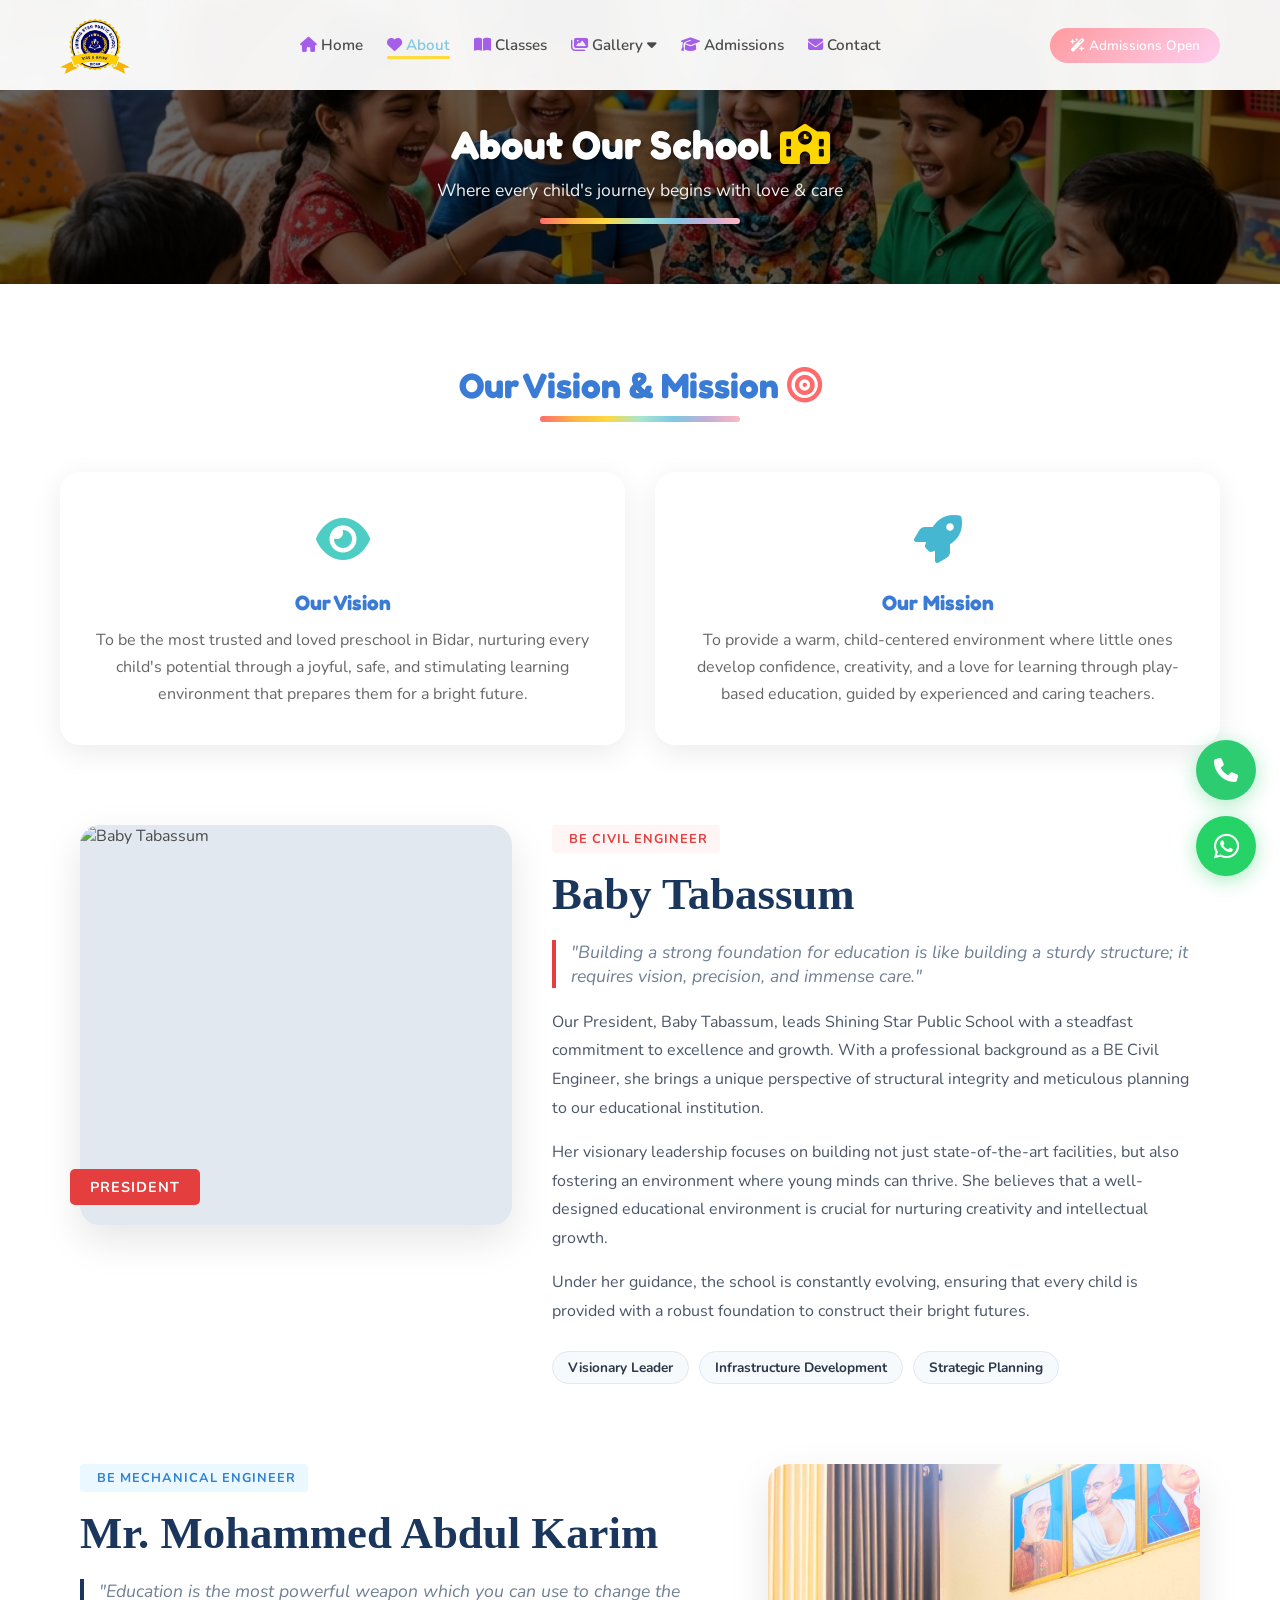
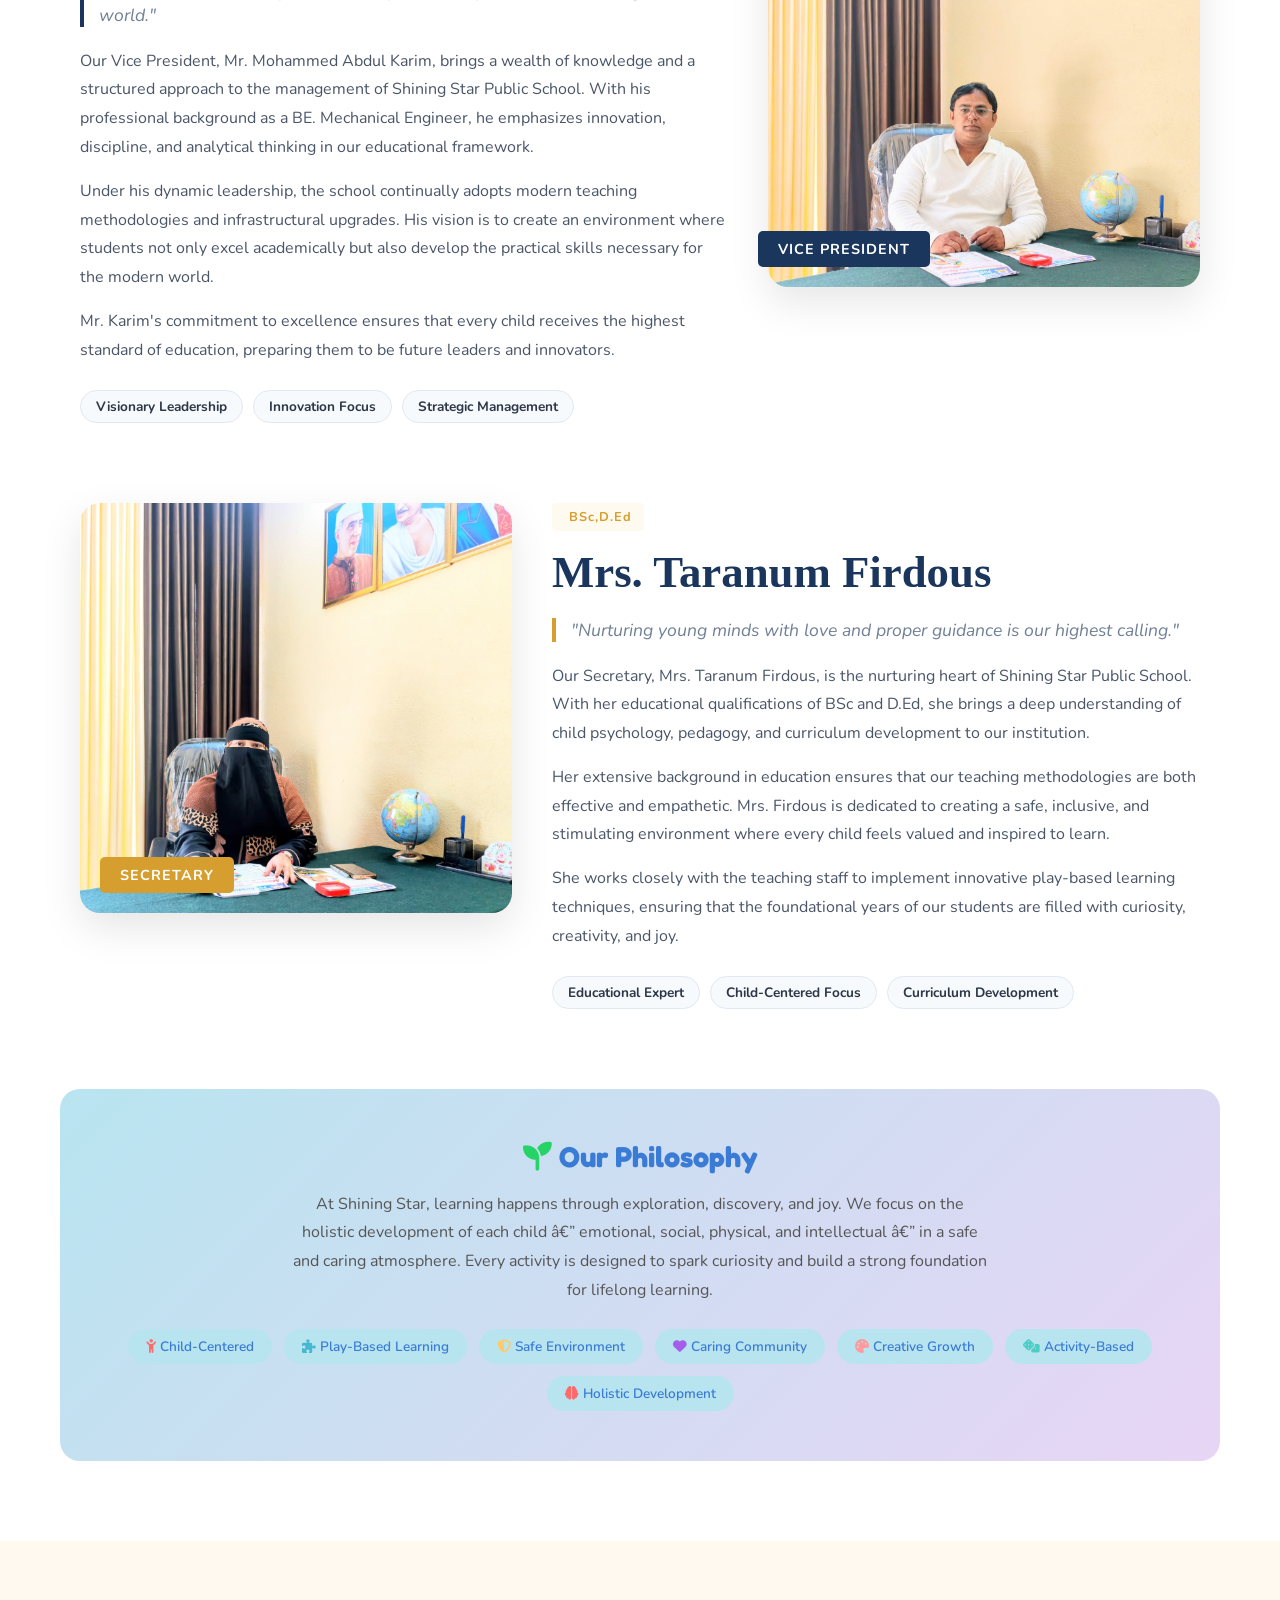
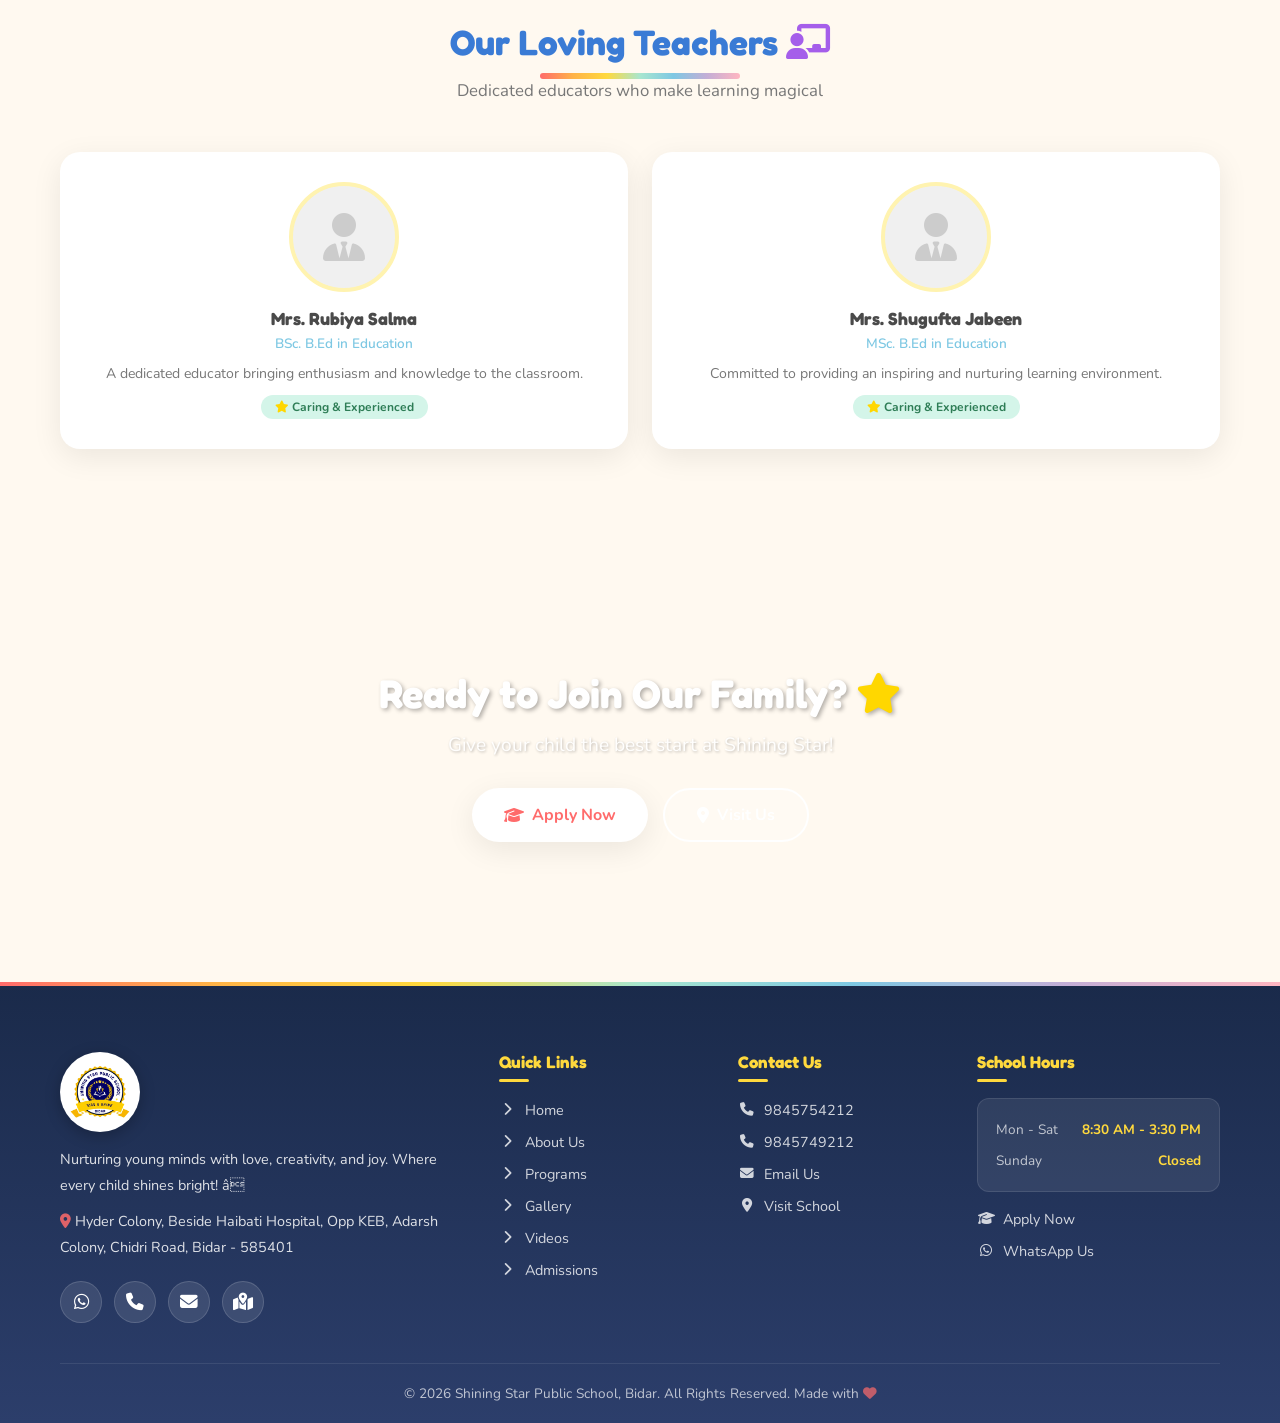
==== commit c6389357: "added tha president section and teacher section with text" ====
--- a/about.html
+++ b/about.html
@@ -1,4 +1,4 @@
-﻿<!DOCTYPE html>
+<!DOCTYPE html>
 <html lang="en">
 
 <head>
@@ -94,9 +94,45 @@
             <!-- LEADERSHIP SECTION -->
             <div class="leadership-section" style="margin-top: 80px;">
                 <div class="container">
+                    <!-- President Card -->
+                    <div class="leadership-card fade-up"
+                        style="display: flex; gap: 40px; align-items: flex-start; margin-bottom: 80px; flex-wrap: wrap;">
+                        <div class="leader-img-container" style="flex: 1; min-width: 300px; position: relative;">
+                            <img src="assets/images/Baby Tabassum.png" alt="Baby Tabassum"
+                                style="width: 100%; min-height: 400px; background-color: #e2e8f0; border-radius: 20px; object-fit: cover; box-shadow: 0 15px 40px rgba(0,0,0,0.1);">
+                            <div
+                                style="position: absolute; bottom: 20px; left: -10px; background: #e53e3e; color: white; padding: 8px 20px; font-weight: bold; border-radius: 5px; font-size: 0.9rem; letter-spacing: 1px;">
+                                PRESIDENT</div>
+                        </div>
+                        <div class="leader-content" style="flex: 1.5; min-width: 300px;">
+                            <div
+                                style="display: inline-block; background: #fff5f5; color: #e53e3e; padding: 5px 12px; border-radius: 4px; font-size: 0.8rem; font-weight: bold; letter-spacing: 1px; margin-bottom: 15px;">
+                                <span style="color: #e53e3e; margin-right: 5px;"></span> BE CIVIL ENGINEER
+                            </div>
+                            <h2
+                                style="font-family: 'Times New Roman', serif; font-size: 2.8rem; color: #1a365d; margin-bottom: 20px;">
+                                Baby Tabassum</h2>
+                            <blockquote
+                                style="font-style: italic; color: #718096; border-left: 4px solid #e53e3e; padding-left: 15px; margin-bottom: 20px; font-size: 1.1rem;">
+                                "Building a strong foundation for education is like building a sturdy structure; it requires vision, precision, and immense care."
+                            </blockquote>
+                            <p style="color: #4a5568; line-height: 1.8; margin-bottom: 15px;">Our President, Baby Tabassum, leads Shining Star Public School with a steadfast commitment to excellence and growth. With a professional background as a BE Civil Engineer, she brings a unique perspective of structural integrity and meticulous planning to our educational institution.</p>
+                            <p style="color: #4a5568; line-height: 1.8; margin-bottom: 15px;">Her visionary leadership focuses on building not just state-of-the-art facilities, but also fostering an environment where young minds can thrive. She believes that a well-designed educational environment is crucial for nurturing creativity and intellectual growth.</p>
+                            <p style="color: #4a5568; line-height: 1.8; margin-bottom: 25px;">Under her guidance, the school is constantly evolving, ensuring that every child is provided with a robust foundation to construct their bright futures.</p>
+                            <div class="leader-tags" style="display: flex; gap: 10px; flex-wrap: wrap;">
+                                <span
+                                    style="background: #f7fafc; border: 1px solid #e2e8f0; color: #2d3748; padding: 6px 15px; border-radius: 20px; font-size: 0.85rem; font-weight: bold;">Visionary Leader</span>
+                                <span
+                                    style="background: #f7fafc; border: 1px solid #e2e8f0; color: #2d3748; padding: 6px 15px; border-radius: 20px; font-size: 0.85rem; font-weight: bold;">Infrastructure Development</span>
+                                <span
+                                    style="background: #f7fafc; border: 1px solid #e2e8f0; color: #2d3748; padding: 6px 15px; border-radius: 20px; font-size: 0.85rem; font-weight: bold;">Strategic Planning</span>
+                            </div>
+                        </div>
+                    </div>
+
                     <!-- Vice President Card -->
                     <div class="leadership-card fade-up"
-                        style="display: flex; gap: 40px; align-items: flex-start; margin-bottom: 80px; flex-wrap: wrap;">
+                        style="display: flex; gap: 40px; align-items: flex-start; margin-bottom: 80px; flex-wrap: wrap; flex-direction: row-reverse;">
                         <div class="leader-img-container" style="flex: 1; min-width: 300px; position: relative;">
                             <img src="assets/images/Mr. Mohammed Abdul Karim.png" alt="Mr. Mohammed Abdul Karim"
                                 style="width: 100%; border-radius: 20px; object-fit: cover; box-shadow: 0 15px 40px rgba(0,0,0,0.1);">
@@ -145,7 +181,7 @@
 
                     <!-- Secretary Card -->
                     <div class="leadership-card fade-up"
-                        style="display: flex; gap: 40px; align-items: flex-start; margin-bottom: 80px; flex-wrap: wrap; flex-direction: row-reverse;">
+                        style="display: flex; gap: 40px; align-items: flex-start; margin-bottom: 80px; flex-wrap: wrap;">
                         <div class="leader-img-container" style="flex: 1; min-width: 300px; position: relative;">
                             <img src="assets/images/Mrs. Taranum Firdous.png" alt="Mrs. Taranum Firdous"
                                 style="width: 100%; border-radius: 20px; object-fit: cover; box-shadow: 0 15px 40px rgba(0,0,0,0.1);">
@@ -227,6 +263,7 @@
                 <p>Dedicated educators who make learning magical</p>
             </div>
             <div class="teachers-grid">
+                <!--
                 <div class="teacher-card fade-up">
                     <div class="teacher-photo"
                         style="background: #f0f0f0; display:flex; align-items:center; justify-content:center;"><i
@@ -261,6 +298,25 @@
                     <h3>Mrs. Kavitha Reddy</h3>
                     <p class="qual">M.Ed, Special Education</p>
                     <p>Expert in nurturing every child's unique abilities with love.</p><span class="teacher-badge"><i
+                            class="fa-solid fa-star" style="color: #FFD700;"></i> Caring & Experienced</span>
+                </div>
+                -->
+                <div class="teacher-card fade-up">
+                    <div class="teacher-photo"
+                        style="background: #f0f0f0; display:flex; align-items:center; justify-content:center;"><i
+                            class="fa-solid fa-user-tie" style="font-size: 3rem; color: #ccc;"></i></div>
+                    <h3>Mrs. Rubiya Salma</h3>
+                    <p class="qual">BSc. B.Ed in Education</p>
+                    <p>A dedicated educator bringing enthusiasm and knowledge to the classroom.</p><span class="teacher-badge"><i
+                            class="fa-solid fa-star" style="color: #FFD700;"></i> Caring & Experienced</span>
+                </div>
+                <div class="teacher-card fade-up">
+                    <div class="teacher-photo"
+                        style="background: #f0f0f0; display:flex; align-items:center; justify-content:center;"><i
+                            class="fa-solid fa-user-tie" style="font-size: 3rem; color: #ccc;"></i></div>
+                    <h3>Mrs. Shugufta Jabeen</h3>
+                    <p class="qual">MSc. B.Ed in Education</p>
+                    <p>Committed to providing an inspiring and nurturing learning environment.</p><span class="teacher-badge"><i
                             class="fa-solid fa-star" style="color: #FFD700;"></i> Caring & Experienced</span>
                 </div>
             </div>
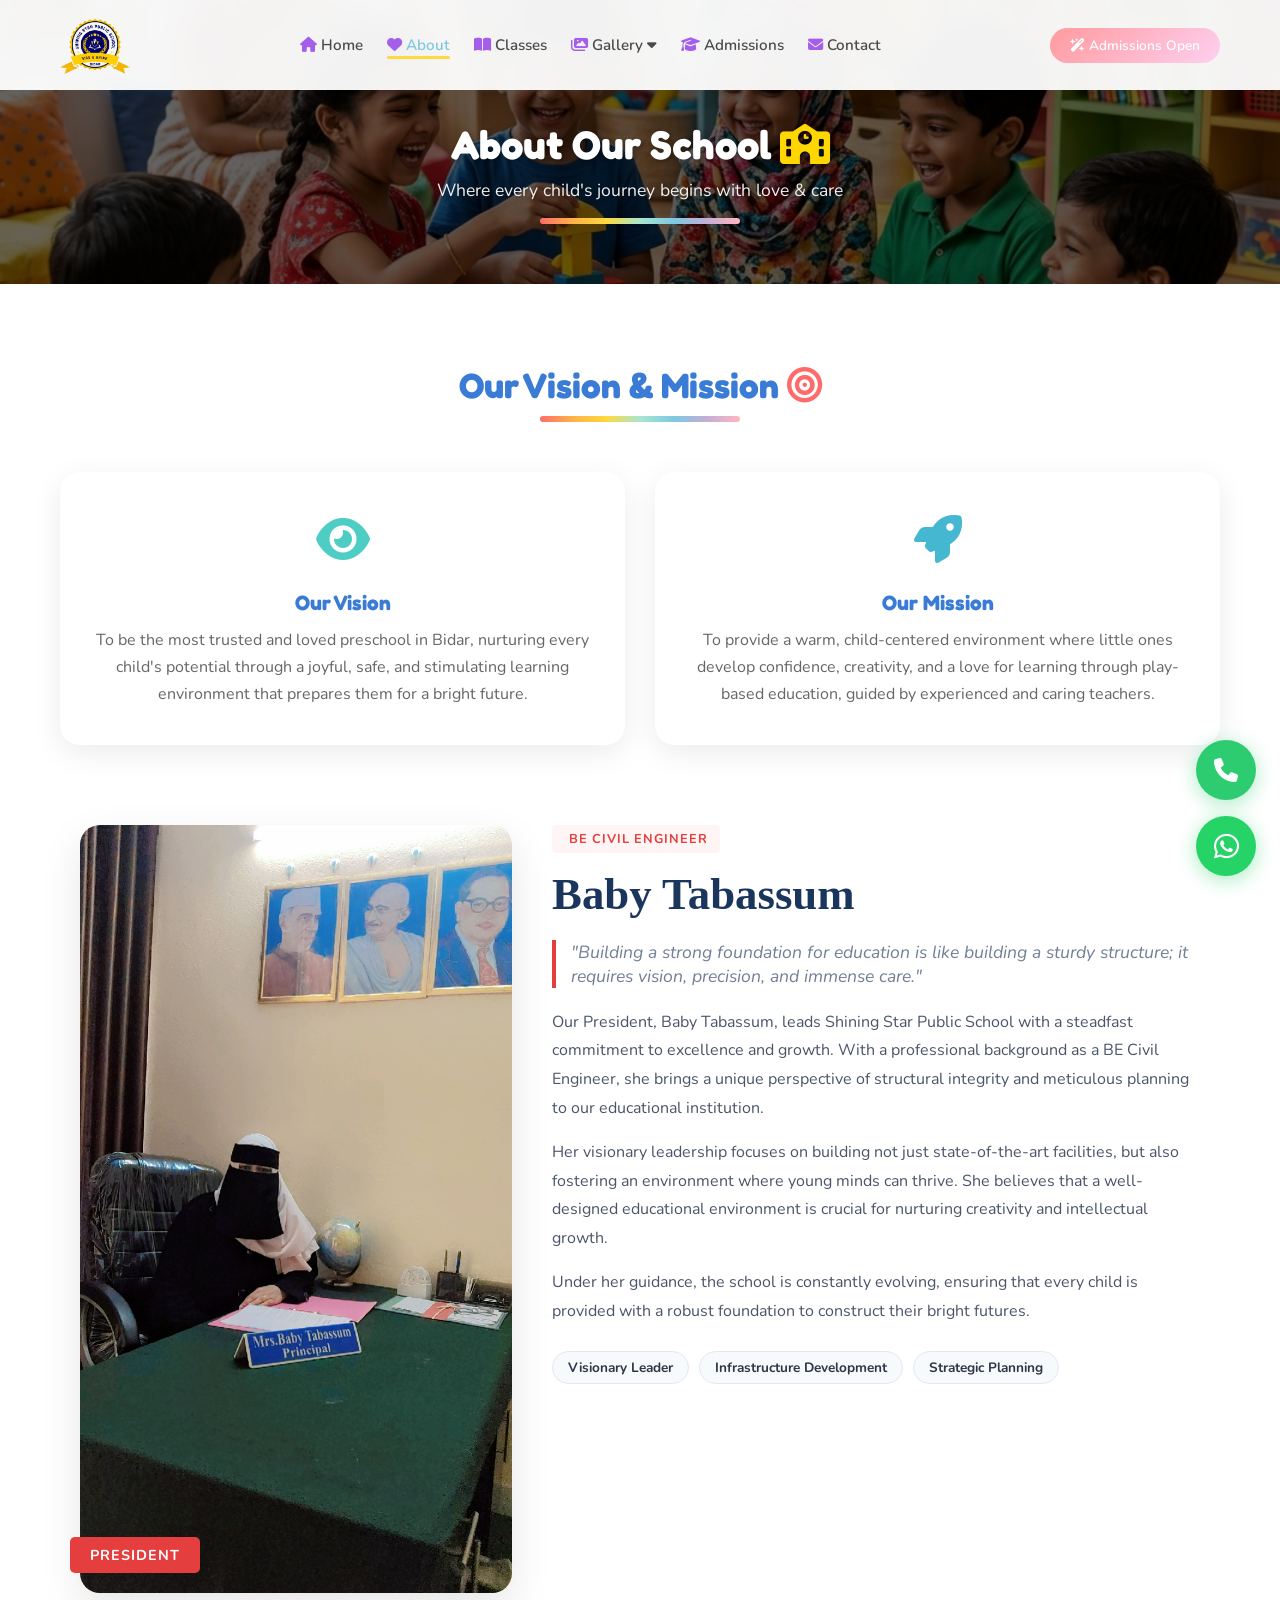
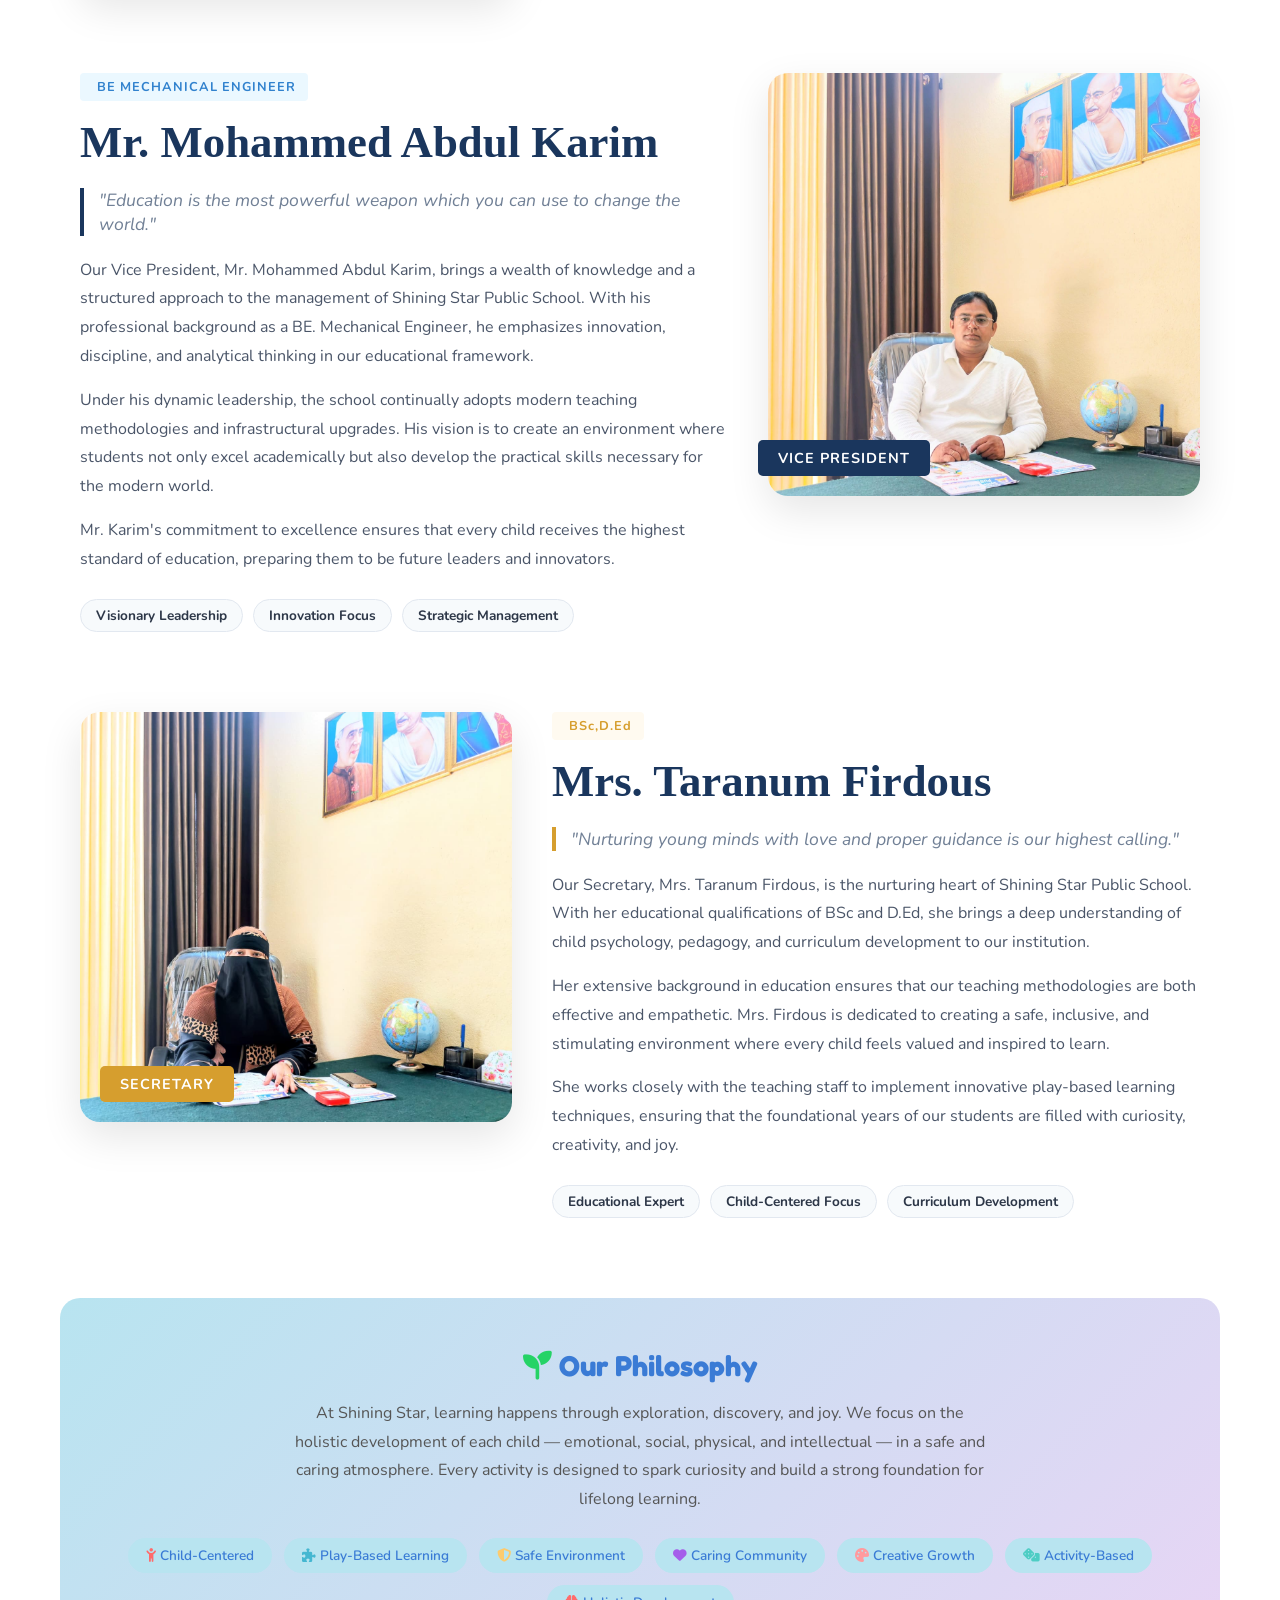
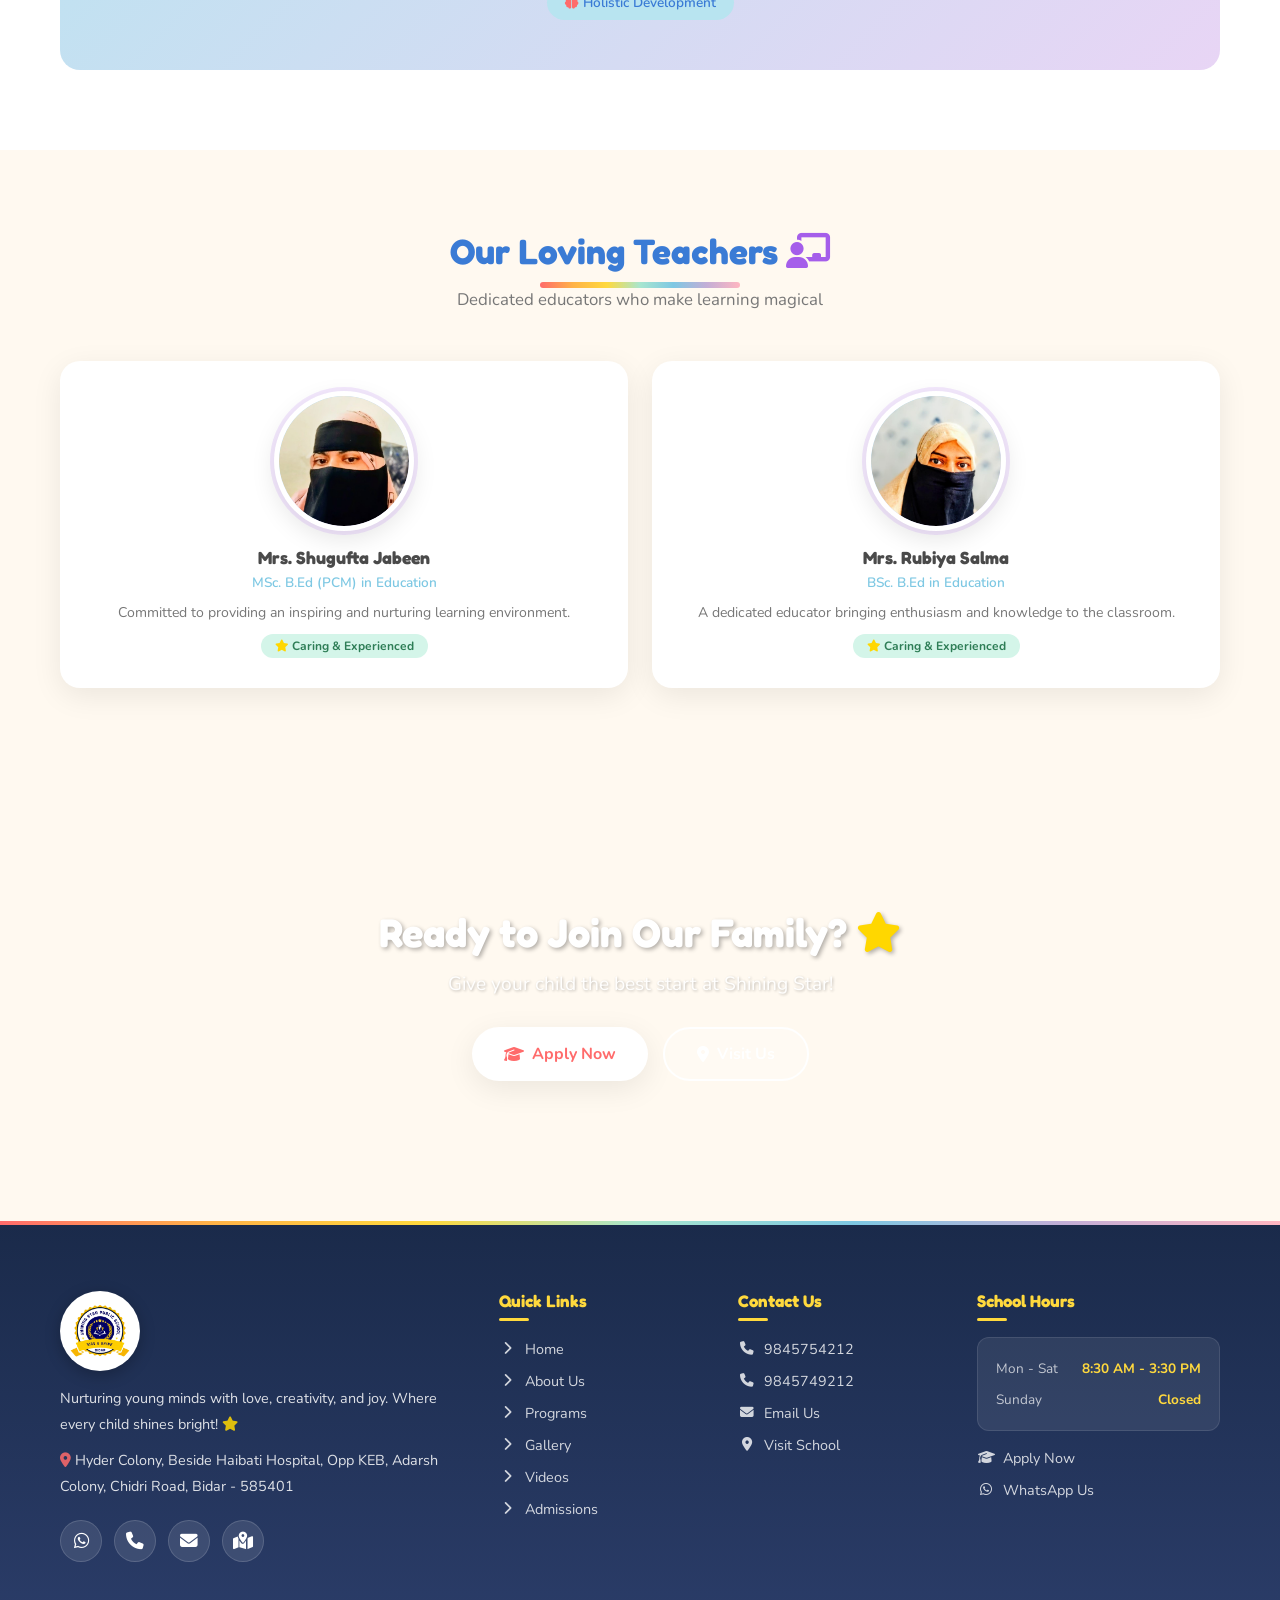
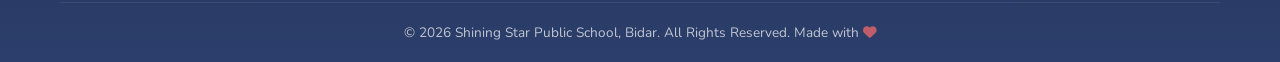
==== commit f47e8465: "added the teacher image" ====
--- a/about.html
+++ b/about.html
@@ -4,10 +4,86 @@
 <head>
     <meta charset="UTF-8">
     <meta name="viewport" content="width=device-width,initial-scale=1.0">
-    <title>About Us | Shining Star Public School, Bidar</title>
+    <title>About Us | Shining Star Public School, Bidar – Vision, Mission & Teachers</title>
     <meta name="description"
-        content="Learn about Shining Star Public School Bidar - our vision, mission, philosophy. Best preschool for KG, LKG, UKG near Chidri Road.">
+        content="Know about Shining Star Public School Bidar – our vision, mission, philosophy & loving teachers. Best preschool in Bidar for KG, LKG, UKG near Chidri Road. Led by Baby Tabassum & Mr. Mohammed Abdul Karim.">
+    <meta name="keywords"
+        content="about Shining Star Public School Bidar, Shining Star School teachers, school vision mission Bidar, best preschool about us, Baby Tabassum president, Mohammed Abdul Karim vice president, Taranum Firdous secretary, school leadership Bidar, preschool philosophy Bidar, KG LKG UKG school staff Bidar">
+    <meta name="robots" content="index, follow, max-snippet:-1, max-image-preview:large, max-video-preview:-1">
+    <meta name="author" content="Shining Star Public School, Bidar">
+    <meta name="theme-color" content="#A55EEA">
+    <link rel="canonical" href="https://shiningstarpublicschool.in/about.html">
+
+    <!-- Open Graph / Facebook -->
+    <meta property="og:type" content="website">
+    <meta property="og:site_name" content="Shining Star Public School, Bidar">
+    <meta property="og:title" content="About Us | Shining Star Public School, Bidar">
+    <meta property="og:description"
+        content="Know about Shining Star Public School Bidar – our vision, mission, philosophy & dedicated teachers. Best preschool in Bidar.">
+    <meta property="og:url" content="https://shiningstarpublicschool.in/about.html">
+    <meta property="og:image" content="https://shiningstarpublicschool.in/assets/images/logo.png">
+    <meta property="og:image:alt" content="Shining Star Public School Bidar">
+    <meta property="og:locale" content="en_IN">
+
+    <!-- Twitter Card -->
+    <meta name="twitter:card" content="summary_large_image">
+    <meta name="twitter:title" content="About Us | Shining Star Public School, Bidar">
+    <meta name="twitter:description"
+        content="Our vision, mission, philosophy & loving teachers. Best preschool in Bidar for KG, LKG, UKG near Chidri Road.">
+    <meta name="twitter:image" content="https://shiningstarpublicschool.in/assets/images/logo.png">
+
+    <!-- Geo Tags for Local SEO -->
+    <meta name="geo.region" content="IN-KA">
+    <meta name="geo.placename" content="Bidar, Karnataka">
+    <meta name="geo.position" content="17.908628;77.504919">
+    <meta name="ICBM" content="17.908628, 77.504919">
+
+    <!-- Structured Data - Schema.org JSON-LD -->
+    <script type="application/ld+json">
+    {
+        "@context": "https://schema.org",
+        "@type": "AboutPage",
+        "name": "About Shining Star Public School, Bidar",
+        "description": "Learn about Shining Star Public School Bidar – our vision, mission, philosophy, leadership team & dedicated teachers.",
+        "url": "https://shiningstarpublicschool.in/about.html",
+        "mainEntity": {
+            "@type": "School",
+            "name": "Shining Star Public School",
+            "url": "https://shiningstarpublicschool.in/",
+            "address": {
+                "@type": "PostalAddress",
+                "streetAddress": "Hyder Colony, Beside Haibati Hospital, Opp KEB, Adarsh Colony, Chidri Road",
+                "addressLocality": "Bidar",
+                "addressRegion": "Karnataka",
+                "postalCode": "585401",
+                "addressCountry": "IN"
+            },
+            "employee": [
+                {
+                    "@type": "Person",
+                    "name": "Baby Tabassum",
+                    "jobTitle": "President",
+                    "description": "BE Civil Engineer, visionary leader of Shining Star Public School"
+                },
+                {
+                    "@type": "Person",
+                    "name": "Mr. Mohammed Abdul Karim",
+                    "jobTitle": "Vice President",
+                    "description": "BE Mechanical Engineer, focuses on innovation and modern teaching"
+                },
+                {
+                    "@type": "Person",
+                    "name": "Mrs. Taranum Firdous",
+                    "jobTitle": "Secretary",
+                    "description": "BSc, D.Ed – nurturing heart of the school with expertise in child pedagogy"
+                }
+            ]
+        }
+    }
+    </script>
+
     <link rel="icon" type="image/png" href="assets/images/logo.png">
+    <link rel="apple-touch-icon" href="assets/images/logo.png">
     <link rel="stylesheet" href="https://cdnjs.cloudflare.com/ajax/libs/font-awesome/6.4.0/css/all.min.css">
     <link rel="stylesheet" href="css/style.css">
     <link rel="stylesheet" href="css/about.css">
@@ -61,7 +137,7 @@
 <div class="about-intro-text">
 <h2>Welcome to Shining Star Public School <i class="fa-solid fa-star" style="color: #FFD700;"></i></h2>
 <p>Located in the heart of Bidar at Hyder Colony, Chidri Road, Shining Star Public School has been a beacon of quality early childhood education for over a decade.</p>
-<p>We believe that every child is unique and deserves a nurturing environment where they can explore, discover, and grow. Our school is designed to be a second home for your little ones â€” safe, warm, and filled with joy.</p>
+<p>We believe that every child is unique and deserves a nurturing environment where they can explore, discover, and grow. Our school is designed to be a second home for your little ones &mdash; safe, warm, and filled with joy.</p>
 <p>With experienced, caring teachers and a curriculum that balances academics with creative activities, we ensure that your child's formative years are the best they can be.</p>
 </div>
 <div class="about-intro-img"><img src="assets/images/gallery/classroom.png" alt="Our School" style="border-radius: 20px; box-shadow: 0 10px 30px rgba(0,0,0,0.1);"></div>
@@ -98,7 +174,7 @@
                     <div class="leadership-card fade-up"
                         style="display: flex; gap: 40px; align-items: flex-start; margin-bottom: 80px; flex-wrap: wrap;">
                         <div class="leader-img-container" style="flex: 1; min-width: 300px; position: relative;">
-                            <img src="assets/images/Baby Tabassum.png" alt="Baby Tabassum"
+                            <img src="assets/images/Baby Tabassum.jpeg" alt="Baby Tabassum"
                                 style="width: 100%; min-height: 400px; background-color: #e2e8f0; border-radius: 20px; object-fit: cover; box-shadow: 0 15px 40px rgba(0,0,0,0.1);">
                             <div
                                 style="position: absolute; bottom: 20px; left: -10px; background: #e53e3e; color: white; padding: 8px 20px; font-weight: bold; border-radius: 5px; font-size: 0.9rem; letter-spacing: 1px;">
@@ -114,18 +190,31 @@
                                 Baby Tabassum</h2>
                             <blockquote
                                 style="font-style: italic; color: #718096; border-left: 4px solid #e53e3e; padding-left: 15px; margin-bottom: 20px; font-size: 1.1rem;">
-                                "Building a strong foundation for education is like building a sturdy structure; it requires vision, precision, and immense care."
+                                "Building a strong foundation for education is like building a sturdy structure; it
+                                requires vision, precision, and immense care."
                             </blockquote>
-                            <p style="color: #4a5568; line-height: 1.8; margin-bottom: 15px;">Our President, Baby Tabassum, leads Shining Star Public School with a steadfast commitment to excellence and growth. With a professional background as a BE Civil Engineer, she brings a unique perspective of structural integrity and meticulous planning to our educational institution.</p>
-                            <p style="color: #4a5568; line-height: 1.8; margin-bottom: 15px;">Her visionary leadership focuses on building not just state-of-the-art facilities, but also fostering an environment where young minds can thrive. She believes that a well-designed educational environment is crucial for nurturing creativity and intellectual growth.</p>
-                            <p style="color: #4a5568; line-height: 1.8; margin-bottom: 25px;">Under her guidance, the school is constantly evolving, ensuring that every child is provided with a robust foundation to construct their bright futures.</p>
+                            <p style="color: #4a5568; line-height: 1.8; margin-bottom: 15px;">Our President, Baby
+                                Tabassum, leads Shining Star Public School with a steadfast commitment to excellence and
+                                growth. With a professional background as a BE Civil Engineer, she brings a unique
+                                perspective of structural integrity and meticulous planning to our educational
+                                institution.</p>
+                            <p style="color: #4a5568; line-height: 1.8; margin-bottom: 15px;">Her visionary leadership
+                                focuses on building not just state-of-the-art facilities, but also fostering an
+                                environment where young minds can thrive. She believes that a well-designed educational
+                                environment is crucial for nurturing creativity and intellectual growth.</p>
+                            <p style="color: #4a5568; line-height: 1.8; margin-bottom: 25px;">Under her guidance, the
+                                school is constantly evolving, ensuring that every child is provided with a robust
+                                foundation to construct their bright futures.</p>
                             <div class="leader-tags" style="display: flex; gap: 10px; flex-wrap: wrap;">
                                 <span
-                                    style="background: #f7fafc; border: 1px solid #e2e8f0; color: #2d3748; padding: 6px 15px; border-radius: 20px; font-size: 0.85rem; font-weight: bold;">Visionary Leader</span>
-                                <span
-                                    style="background: #f7fafc; border: 1px solid #e2e8f0; color: #2d3748; padding: 6px 15px; border-radius: 20px; font-size: 0.85rem; font-weight: bold;">Infrastructure Development</span>
-                                <span
-                                    style="background: #f7fafc; border: 1px solid #e2e8f0; color: #2d3748; padding: 6px 15px; border-radius: 20px; font-size: 0.85rem; font-weight: bold;">Strategic Planning</span>
+                                    style="background: #f7fafc; border: 1px solid #e2e8f0; color: #2d3748; padding: 6px 15px; border-radius: 20px; font-size: 0.85rem; font-weight: bold;">Visionary
+                                    Leader</span>
+                                <span
+                                    style="background: #f7fafc; border: 1px solid #e2e8f0; color: #2d3748; padding: 6px 15px; border-radius: 20px; font-size: 0.85rem; font-weight: bold;">Infrastructure
+                                    Development</span>
+                                <span
+                                    style="background: #f7fafc; border: 1px solid #e2e8f0; color: #2d3748; padding: 6px 15px; border-radius: 20px; font-size: 0.85rem; font-weight: bold;">Strategic
+                                    Planning</span>
                             </div>
                         </div>
                     </div>
@@ -231,7 +320,7 @@
             <div class="philosophy-section fade-up" style="margin-top: 60px;">
                 <h2><i class="fa-solid fa-seedling" style="color: #25D366;"></i> Our Philosophy</h2>
                 <p>At Shining Star, learning happens through exploration, discovery, and joy. We focus on the holistic
-                    development of each child â€” emotional, social, physical, and intellectual â€” in a safe and caring
+                    development of each child &mdash; emotional, social, physical, and intellectual &mdash; in a safe and caring
                     atmosphere. Every activity is designed to spark curiosity and build a strong foundation for lifelong
                     learning.</p>
                 <div class="philosophy-values">
@@ -301,23 +390,22 @@
                             class="fa-solid fa-star" style="color: #FFD700;"></i> Caring & Experienced</span>
                 </div>
                 -->
-                <div class="teacher-card fade-up">
-                    <div class="teacher-photo"
-                        style="background: #f0f0f0; display:flex; align-items:center; justify-content:center;"><i
-                            class="fa-solid fa-user-tie" style="font-size: 3rem; color: #ccc;"></i></div>
+
+                <div class="teacher-card fade-up">
+                    <div class="teacher-photo"><img src="assets/images/Mrs. Shugufta Jabeen.jpeg" alt="Mrs. Shugufta Jabeen"></div>
+                    <h3>Mrs. Shugufta Jabeen</h3>
+                    <p class="qual">MSc. B.Ed (PCM) in Education</p>
+                    <p>Committed to providing an inspiring and nurturing learning environment.</p><span
+                        class="teacher-badge"><i class="fa-solid fa-star" style="color: #FFD700;"></i> Caring &
+                        Experienced</span>
+                </div>
+                <div class="teacher-card fade-up">
+                    <div class="teacher-photo"><img src="assets/images/Mrs. Rubiya Salma.png" alt="Mrs. Rubiya Salma"></div>
                     <h3>Mrs. Rubiya Salma</h3>
                     <p class="qual">BSc. B.Ed in Education</p>
-                    <p>A dedicated educator bringing enthusiasm and knowledge to the classroom.</p><span class="teacher-badge"><i
-                            class="fa-solid fa-star" style="color: #FFD700;"></i> Caring & Experienced</span>
-                </div>
-                <div class="teacher-card fade-up">
-                    <div class="teacher-photo"
-                        style="background: #f0f0f0; display:flex; align-items:center; justify-content:center;"><i
-                            class="fa-solid fa-user-tie" style="font-size: 3rem; color: #ccc;"></i></div>
-                    <h3>Mrs. Shugufta Jabeen</h3>
-                    <p class="qual">MSc. B.Ed in Education</p>
-                    <p>Committed to providing an inspiring and nurturing learning environment.</p><span class="teacher-badge"><i
-                            class="fa-solid fa-star" style="color: #FFD700;"></i> Caring & Experienced</span>
+                    <p>A dedicated educator bringing enthusiasm and knowledge to the classroom.</p><span
+                        class="teacher-badge"><i class="fa-solid fa-star" style="color: #FFD700;"></i> Caring &
+                        Experienced</span>
                 </div>
             </div>
         </div>
@@ -346,7 +434,7 @@
                 <div class="footer-about">
                     <img src="assets/images/logo.png" alt="Shining Star Logo"
                         style="height: 80px; margin-bottom: 15px; background: white; border-radius: 50%; padding: 5px; box-shadow: 0 4px 15px rgba(0,0,0,0.25);">
-                    <p>Nurturing young minds with love, creativity, and joy. Where every child shines bright! â­</p>
+                    <p>Nurturing young minds with love, creativity, and joy. Where every child shines bright! <i class="fa-solid fa-star" style="color: #FFD700;"></i></p>
                     <p style="margin-top:10px"><i class="fa-solid fa-location-dot" style="color: #FF6B6B;"></i> Hyder
                         Colony, Beside Haibati Hospital, Opp KEB, Adarsh Colony, Chidri Road, Bidar - 585401</p>
                     <div class="footer-social">
--- a/css/style.css
+++ b/css/style.css
@@ -2,327 +2,1813 @@
 @import url('https://fonts.googleapis.com/css2?family=Fredoka:wght@400;500;600;700&family=Nunito:wght@400;600;700;800&family=Poppins:wght@400;500;600;700&display=swap');
 
 :root {
-  --sky: #7EC8E3; --sky-light: #B8E4F0; --pink: #FFB6C1; --pink-soft: #FFD6E0;
-  --yellow: #FFD93D; --yellow-soft: #FFF3B0; --purple: #C3AED6; --purple-soft: #E8D5F5;
-  --orange: #FFB347; --orange-soft: #FFE0B2; --green: #A8E6CF; --green-soft: #D4F5E9;
-  --white: #FFFFFF; --bg: #FFF9F0; --text: #4A4A4A; --text-light: #777;
-  --radius: 20px; --shadow: 0 8px 30px rgba(0,0,0,0.08);
-  --shadow-hover: 0 12px 40px rgba(0,0,0,0.15);
-}
-*, *::before, *::after { margin:0; padding:0; box-sizing:border-box; }
-html { scroll-behavior:smooth; }
-body { font-family:'Nunito',sans-serif; background:var(--bg); color:var(--text); overflow-x:hidden; }
-h1,h2,h3,h4 { font-family:'Fredoka',sans-serif; }
-a { text-decoration:none; color:inherit; }
-img { max-width:100%; display:block; }
-.container { max-width:1200px; margin:0 auto; padding:0 20px; }
+  --sky: #7EC8E3;
+  --sky-light: #B8E4F0;
+  --pink: #FFB6C1;
+  --pink-soft: #FFD6E0;
+  --yellow: #FFD93D;
+  --yellow-soft: #FFF3B0;
+  --purple: #C3AED6;
+  --purple-soft: #E8D5F5;
+  --orange: #FFB347;
+  --orange-soft: #FFE0B2;
+  --green: #A8E6CF;
+  --green-soft: #D4F5E9;
+  --white: #FFFFFF;
+  --bg: #FFF9F0;
+  --text: #4A4A4A;
+  --text-light: #777;
+  --radius: 20px;
+  --shadow: 0 8px 30px rgba(0, 0, 0, 0.08);
+  --shadow-hover: 0 12px 40px rgba(0, 0, 0, 0.15);
+}
+
+*,
+*::before,
+*::after {
+  margin: 0;
+  padding: 0;
+  box-sizing: border-box;
+}
+
+html {
+  scroll-behavior: smooth;
+}
+
+body {
+  font-family: 'Nunito', sans-serif;
+  background: var(--bg);
+  color: var(--text);
+  overflow-x: hidden;
+}
+
+h1,
+h2,
+h3,
+h4 {
+  font-family: 'Fredoka', sans-serif;
+}
+
+a {
+  text-decoration: none;
+  color: inherit;
+}
+
+img {
+  max-width: 100%;
+  display: block;
+}
+
+.container {
+  max-width: 1200px;
+  margin: 0 auto;
+  padding: 0 20px;
+}
 
 /* NAV */
-.navbar { position:fixed; top:0; left:0; width:100%; background:rgba(255,255,255,0.95); backdrop-filter:blur(10px); z-index:1000; padding:10px 0; box-shadow:0 2px 20px rgba(0,0,0,0.06); transition:all .3s; }
-.nav-inner { display:flex; align-items:center; justify-content:space-between; max-width:1200px; margin:0 auto; padding:0 20px; }
-.nav-logo { display:flex; align-items:center; gap:12px; }
-.logo-placeholder { width:50px; height:50px; border-radius:50%; background:linear-gradient(135deg,var(--sky),var(--purple)); display:flex; align-items:center; justify-content:center; font-size:20px; color:#fff; font-weight:700; font-family:'Fredoka'; }
-.nav-logo span { font-family:'Fredoka'; font-size:1.2rem; font-weight:700; color:var(--sky); }
-.nav-links { display:flex; gap:24px; list-style:none; }
-.nav-links a { font-weight:600; font-size:.95rem; color:var(--text); transition:color .3s; position:relative; }
-.nav-links a:hover { color:var(--sky); }
-.nav-links a::after { content:''; position:absolute; bottom:-4px; left:0; width:0; height:3px; background:var(--yellow); border-radius:2px; transition:width .3s; }
-.nav-links a:hover::after,.nav-links a.active::after { width:100%; }
-.nav-links a.active { color:var(--sky); }
-.dropdown { position: relative; }
-.dropdown-menu { position: absolute; top: 100%; left: 0; background: #fff; box-shadow: var(--shadow); border-radius: 10px; padding: 10px 0; min-width: 180px; opacity: 0; visibility: hidden; transform: translateY(10px); transition: all 0.3s ease; list-style: none; display: flex; flex-direction: column; gap: 0; z-index: 1000; }
-.dropdown:hover .dropdown-menu { opacity: 1; visibility: visible; transform: translateY(0); }
-.dropdown-menu li { width: 100%; }
-.dropdown-menu a { display: block; padding: 10px 20px; color: var(--text); font-weight: 600; font-size: 0.9rem; transition: background 0.3s; }
-.dropdown-menu a::after { display: none; }
-.dropdown-menu a:hover { background: var(--bg); color: var(--sky); }
-.gallery-item img { width:100%; height:100%; object-fit:cover; transition:transform .4s; }
-.gallery-item:hover img { transform:scale(1.05); }
-.hamburger { display:none; flex-direction:column; gap:6px; cursor:pointer; background:none; border:none; padding:8px; position: relative; z-index: 1002; width: 44px; height: 44px; align-items: center; justify-content: center; border-radius: 10px; transition: background 0.3s; }
-.hamburger:hover { background: rgba(165, 94, 234, 0.08); }
-.hamburger span { display: block; width:26px; height:3px; background:var(--text); border-radius:3px; transition: all .35s cubic-bezier(0.68, -0.55, 0.27, 1.55); transform-origin: center; }
-.hamburger.active span:nth-child(1) { transform: translateY(9px) rotate(45deg); background: #FF6B6B; }
-.hamburger.active span:nth-child(2) { opacity: 0; transform: scaleX(0); }
-.hamburger.active span:nth-child(3) { transform: translateY(-9px) rotate(-45deg); background: #FF6B6B; }
-.nav-cta { display:flex; gap:10px; }
-.nav-cta .btn-small { padding:8px 20px; border-radius:25px; font-weight:600; font-size:.85rem; border:none; cursor:pointer; transition:all .3s; }
-.btn-call { background:var(--green); color:#fff; }
-.btn-admit { background:var(--sky); color:#fff; }
+.navbar {
+  position: fixed;
+  top: 0;
+  left: 0;
+  width: 100%;
+  background: rgba(255, 255, 255, 0.95);
+  backdrop-filter: blur(10px);
+  z-index: 1000;
+  padding: 10px 0;
+  box-shadow: 0 2px 20px rgba(0, 0, 0, 0.06);
+  transition: all .3s;
+}
+
+.nav-inner {
+  display: flex;
+  align-items: center;
+  justify-content: space-between;
+  max-width: 1200px;
+  margin: 0 auto;
+  padding: 0 20px;
+}
+
+.nav-logo {
+  display: flex;
+  align-items: center;
+  gap: 12px;
+}
+
+.logo-placeholder {
+  width: 50px;
+  height: 50px;
+  border-radius: 50%;
+  background: linear-gradient(135deg, var(--sky), var(--purple));
+  display: flex;
+  align-items: center;
+  justify-content: center;
+  font-size: 20px;
+  color: #fff;
+  font-weight: 700;
+  font-family: 'Fredoka';
+}
+
+.nav-logo span {
+  font-family: 'Fredoka';
+  font-size: 1.2rem;
+  font-weight: 700;
+  color: var(--sky);
+}
+
+.nav-links {
+  display: flex;
+  gap: 24px;
+  list-style: none;
+}
+
+.nav-links a {
+  font-weight: 600;
+  font-size: .95rem;
+  color: var(--text);
+  transition: color .3s;
+  position: relative;
+}
+
+.nav-links a:hover {
+  color: var(--sky);
+}
+
+.nav-links a::after {
+  content: '';
+  position: absolute;
+  bottom: -4px;
+  left: 0;
+  width: 0;
+  height: 3px;
+  background: var(--yellow);
+  border-radius: 2px;
+  transition: width .3s;
+}
+
+.nav-links a:hover::after,
+.nav-links a.active::after {
+  width: 100%;
+}
+
+.nav-links a.active {
+  color: var(--sky);
+}
+
+.dropdown {
+  position: relative;
+}
+
+.dropdown-menu {
+  position: absolute;
+  top: 100%;
+  left: 0;
+  background: #fff;
+  box-shadow: var(--shadow);
+  border-radius: 10px;
+  padding: 10px 0;
+  min-width: 180px;
+  opacity: 0;
+  visibility: hidden;
+  transform: translateY(10px);
+  transition: all 0.3s ease;
+  list-style: none;
+  display: flex;
+  flex-direction: column;
+  gap: 0;
+  z-index: 1000;
+}
+
+.dropdown:hover .dropdown-menu {
+  opacity: 1;
+  visibility: visible;
+  transform: translateY(0);
+}
+
+.dropdown-menu li {
+  width: 100%;
+}
+
+.dropdown-menu a {
+  display: block;
+  padding: 10px 20px;
+  color: var(--text);
+  font-weight: 600;
+  font-size: 0.9rem;
+  transition: background 0.3s;
+}
+
+.dropdown-menu a::after {
+  display: none;
+}
+
+.dropdown-menu a:hover {
+  background: var(--bg);
+  color: var(--sky);
+}
+
+.gallery-item img {
+  width: 100%;
+  height: 100%;
+  object-fit: cover;
+  transition: transform .4s;
+}
+
+.gallery-item:hover img {
+  transform: scale(1.05);
+}
+
+.hamburger {
+  display: none;
+  flex-direction: column;
+  gap: 6px;
+  cursor: pointer;
+  background: none;
+  border: none;
+  padding: 8px;
+  position: relative;
+  z-index: 1002;
+  width: 44px;
+  height: 44px;
+  align-items: center;
+  justify-content: center;
+  border-radius: 10px;
+  transition: background 0.3s;
+}
+
+.hamburger:hover {
+  background: rgba(165, 94, 234, 0.08);
+}
+
+.hamburger span {
+  display: block;
+  width: 26px;
+  height: 3px;
+  background: var(--text);
+  border-radius: 3px;
+  transition: all .35s cubic-bezier(0.68, -0.55, 0.27, 1.55);
+  transform-origin: center;
+}
+
+.hamburger.active span:nth-child(1) {
+  transform: translateY(9px) rotate(45deg);
+  background: #FF6B6B;
+}
+
+.hamburger.active span:nth-child(2) {
+  opacity: 0;
+  transform: scaleX(0);
+}
+
+.hamburger.active span:nth-child(3) {
+  transform: translateY(-9px) rotate(-45deg);
+  background: #FF6B6B;
+}
+
+.nav-cta {
+  display: flex;
+  gap: 10px;
+}
+
+.nav-cta .btn-small {
+  padding: 8px 20px;
+  border-radius: 25px;
+  font-weight: 600;
+  font-size: .85rem;
+  border: none;
+  cursor: pointer;
+  transition: all .3s;
+}
+
+.btn-call {
+  background: var(--green);
+  color: #fff;
+}
+
+.btn-admit {
+  background: var(--sky);
+  color: #fff;
+}
 
 /* BUTTONS */
-.btn { display:inline-flex; align-items:center; gap:8px; padding:14px 32px; border-radius:50px; font-family:'Nunito'; font-weight:700; font-size:1rem; border:none; cursor:pointer; transition:all .3s; }
-.btn:hover { transform:translateY(-3px); box-shadow:var(--shadow-hover); }
-.btn-primary { background:linear-gradient(135deg,var(--sky),#5BA3D9); color:#fff; }
-.btn-secondary { background:linear-gradient(135deg,var(--yellow),var(--orange)); color:#fff; }
-.btn-white { background:#fff; color:var(--sky); box-shadow:var(--shadow); }
+.btn {
+  display: inline-flex;
+  align-items: center;
+  gap: 8px;
+  padding: 14px 32px;
+  border-radius: 50px;
+  font-family: 'Nunito';
+  font-weight: 700;
+  font-size: 1rem;
+  border: none;
+  cursor: pointer;
+  transition: all .3s;
+}
+
+.btn:hover {
+  transform: translateY(-3px);
+  box-shadow: var(--shadow-hover);
+}
+
+.btn-primary {
+  background: linear-gradient(135deg, var(--sky), #5BA3D9);
+  color: #fff;
+}
+
+.btn-secondary {
+  background: linear-gradient(135deg, var(--yellow), var(--orange));
+  color: #fff;
+}
+
+.btn-white {
+  background: #fff;
+  color: var(--sky);
+  box-shadow: var(--shadow);
+}
 
 /* HERO */
-.hero { min-height:100vh; padding-top:100px; background:linear-gradient(180deg,#E8F6FF 0%,#FFF9F0 100%); position:relative; overflow:hidden; display:flex; align-items:center; }
-.hero-content { display:grid; grid-template-columns:1fr 1fr; gap:40px; align-items:center; position:relative; z-index:2; }
-.hero-text h1 { font-size:3rem; line-height:1.2; color:#3A7BD5; margin-bottom:16px; }
-.hero-text h1 em { color:var(--orange); font-style:normal; }
-.hero-text p { font-size:1.15rem; color:var(--text-light); margin-bottom:30px; line-height:1.7; }
-.hero-buttons { display:flex; gap:16px; flex-wrap:wrap; }
-.hero-visual { position:relative; text-align:center; }
-.hero-img-placeholder { width:100%; max-width:480px; aspect-ratio:1; margin:0 auto; border-radius:50%; background:linear-gradient(135deg,var(--sky-light),var(--pink-soft),var(--yellow-soft)); display:flex; align-items:center; justify-content:center; font-size:8rem; animation:float 4s ease-in-out infinite; box-shadow:0 20px 60px rgba(126,200,227,0.3); }
+.hero {
+  min-height: 100vh;
+  padding-top: 100px;
+  background: linear-gradient(180deg, #E8F6FF 0%, #FFF9F0 100%);
+  position: relative;
+  overflow: hidden;
+  display: flex;
+  align-items: center;
+}
+
+.hero-content {
+  display: grid;
+  grid-template-columns: 1fr 1fr;
+  gap: 40px;
+  align-items: center;
+  position: relative;
+  z-index: 2;
+}
+
+.hero-text h1 {
+  font-size: 3rem;
+  line-height: 1.2;
+  color: #3A7BD5;
+  margin-bottom: 16px;
+}
+
+.hero-text h1 em {
+  color: var(--orange);
+  font-style: normal;
+}
+
+.hero-text p {
+  font-size: 1.15rem;
+  color: var(--text-light);
+  margin-bottom: 30px;
+  line-height: 1.7;
+}
+
+.hero-buttons {
+  display: flex;
+  gap: 16px;
+  flex-wrap: wrap;
+}
+
+.hero-visual {
+  position: relative;
+  text-align: center;
+}
+
+.hero-img-placeholder {
+  width: 100%;
+  max-width: 480px;
+  aspect-ratio: 1;
+  margin: 0 auto;
+  border-radius: 50%;
+  background: linear-gradient(135deg, var(--sky-light), var(--pink-soft), var(--yellow-soft));
+  display: flex;
+  align-items: center;
+  justify-content: center;
+  font-size: 8rem;
+  animation: float 4s ease-in-out infinite;
+  box-shadow: 0 20px 60px rgba(126, 200, 227, 0.3);
+}
 
 /* FLOATING ELEMENTS */
-.cloud { position:absolute; background:#fff; border-radius:50px; opacity:.7; animation:floatCloud 20s linear infinite; }
-.cloud::before,.cloud::after { content:''; position:absolute; background:#fff; border-radius:50%; }
-.cloud-1 { width:120px; height:40px; top:15%; left:-150px; animation-duration:25s; }
-.cloud-1::before { width:50px; height:50px; top:-25px; left:20px; }
-.cloud-1::after { width:70px; height:60px; top:-30px; left:50px; }
-.cloud-2 { width:100px; height:35px; top:25%; left:-120px; animation-duration:30s; animation-delay:5s; }
-.cloud-2::before { width:45px; height:45px; top:-22px; left:15px; }
-.cloud-2::after { width:60px; height:50px; top:-25px; left:40px; }
-.cloud-3 { width:80px; height:30px; top:10%; left:-100px; animation-duration:35s; animation-delay:10s; }
-.cloud-3::before { width:35px; height:35px; top:-18px; left:10px; }
-.cloud-3::after { width:50px; height:40px; top:-20px; left:35px; }
-.star { position:absolute; color:var(--yellow); font-size:1.5rem; animation:twinkle 2s ease-in-out infinite; opacity:.6; }
-.star:nth-child(2) { animation-delay:.5s; }
-.star:nth-child(3) { animation-delay:1s; }
-
-@keyframes float { 0%,100%{transform:translateY(0)} 50%{transform:translateY(-20px)} }
-@keyframes floatCloud { 0%{transform:translateX(0)} 100%{transform:translateX(calc(100vw + 200px))} }
-@keyframes twinkle { 0%,100%{opacity:.3;transform:scale(.8)} 50%{opacity:1;transform:scale(1.2)} }
+.cloud {
+  position: absolute;
+  background: #fff;
+  border-radius: 50px;
+  opacity: .7;
+  animation: floatCloud 20s linear infinite;
+}
+
+.cloud::before,
+.cloud::after {
+  content: '';
+  position: absolute;
+  background: #fff;
+  border-radius: 50%;
+}
+
+.cloud-1 {
+  width: 120px;
+  height: 40px;
+  top: 15%;
+  left: -150px;
+  animation-duration: 25s;
+}
+
+.cloud-1::before {
+  width: 50px;
+  height: 50px;
+  top: -25px;
+  left: 20px;
+}
+
+.cloud-1::after {
+  width: 70px;
+  height: 60px;
+  top: -30px;
+  left: 50px;
+}
+
+.cloud-2 {
+  width: 100px;
+  height: 35px;
+  top: 25%;
+  left: -120px;
+  animation-duration: 30s;
+  animation-delay: 5s;
+}
+
+.cloud-2::before {
+  width: 45px;
+  height: 45px;
+  top: -22px;
+  left: 15px;
+}
+
+.cloud-2::after {
+  width: 60px;
+  height: 50px;
+  top: -25px;
+  left: 40px;
+}
+
+.cloud-3 {
+  width: 80px;
+  height: 30px;
+  top: 10%;
+  left: -100px;
+  animation-duration: 35s;
+  animation-delay: 10s;
+}
+
+.cloud-3::before {
+  width: 35px;
+  height: 35px;
+  top: -18px;
+  left: 10px;
+}
+
+.cloud-3::after {
+  width: 50px;
+  height: 40px;
+  top: -20px;
+  left: 35px;
+}
+
+.star {
+  position: absolute;
+  color: var(--yellow);
+  font-size: 1.5rem;
+  animation: twinkle 2s ease-in-out infinite;
+  opacity: .6;
+}
+
+.star:nth-child(2) {
+  animation-delay: .5s;
+}
+
+.star:nth-child(3) {
+  animation-delay: 1s;
+}
+
+@keyframes float {
+
+  0%,
+  100% {
+    transform: translateY(0)
+  }
+
+  50% {
+    transform: translateY(-20px)
+  }
+}
+
+@keyframes floatCloud {
+  0% {
+    transform: translateX(0)
+  }
+
+  100% {
+    transform: translateX(calc(100vw + 200px))
+  }
+}
+
+@keyframes twinkle {
+
+  0%,
+  100% {
+    opacity: .3;
+    transform: scale(.8)
+  }
+
+  50% {
+    opacity: 1;
+    transform: scale(1.2)
+  }
+}
 
 /* SECTION COMMON */
-.section { padding:80px 0; position:relative; }
-.section-title { text-align:center; margin-bottom:50px; }
-.section-title h2 { font-size:2.2rem; color:#3A7BD5; margin-bottom:10px; }
-.section-title p { color:var(--text-light); font-size:1.05rem; }
-.rainbow-divider { height:6px; background:linear-gradient(90deg,#FF6B6B,var(--orange),var(--yellow),var(--green),var(--sky),var(--purple),var(--pink)); border-radius:3px; margin:0 auto; width:200px; }
+.section {
+  padding: 80px 0;
+  position: relative;
+}
+
+.section-title {
+  text-align: center;
+  margin-bottom: 50px;
+}
+
+.section-title h2 {
+  font-size: 2.2rem;
+  color: #3A7BD5;
+  margin-bottom: 10px;
+}
+
+.section-title p {
+  color: var(--text-light);
+  font-size: 1.05rem;
+}
+
+.rainbow-divider {
+  height: 6px;
+  background: linear-gradient(90deg, #FF6B6B, var(--orange), var(--yellow), var(--green), var(--sky), var(--purple), var(--pink));
+  border-radius: 3px;
+  margin: 0 auto;
+  width: 200px;
+}
 
 /* WHY CHOOSE US */
-.features-grid { display:grid; grid-template-columns:repeat(auto-fit,minmax(220px,1fr)); gap:24px; }
-.feature-card { background:#fff; border-radius:var(--radius); padding:30px 20px; text-align:center; box-shadow:var(--shadow); transition:all .3s; border-top:4px solid var(--sky); }
-.feature-card:nth-child(2) { border-color:var(--pink); }
-.feature-card:nth-child(3) { border-color:var(--yellow); }
-.feature-card:nth-child(4) { border-color:var(--green); }
-.feature-card:nth-child(5) { border-color:var(--purple); }
-.feature-card:hover { transform:translateY(-8px); box-shadow:var(--shadow-hover); }
-.feature-icon { font-size:3rem; margin-bottom:15px; }
-.feature-card h3 { font-size:1.1rem; margin-bottom:8px; color:var(--text); }
-.feature-card p { font-size:.9rem; color:var(--text-light); line-height:1.6; }
+.features-grid {
+  display: grid;
+  grid-template-columns: repeat(auto-fit, minmax(220px, 1fr));
+  gap: 24px;
+}
+
+.feature-card {
+  background: #fff;
+  border-radius: var(--radius);
+  padding: 30px 20px;
+  text-align: center;
+  box-shadow: var(--shadow);
+  transition: all .3s;
+  border-top: 4px solid var(--sky);
+}
+
+.feature-card:nth-child(2) {
+  border-color: var(--pink);
+}
+
+.feature-card:nth-child(3) {
+  border-color: var(--yellow);
+}
+
+.feature-card:nth-child(4) {
+  border-color: var(--green);
+}
+
+.feature-card:nth-child(5) {
+  border-color: var(--purple);
+}
+
+.feature-card:hover {
+  transform: translateY(-8px);
+  box-shadow: var(--shadow-hover);
+}
+
+.feature-icon {
+  font-size: 3rem;
+  margin-bottom: 15px;
+}
+
+.feature-card h3 {
+  font-size: 1.1rem;
+  margin-bottom: 8px;
+  color: var(--text);
+}
+
+.feature-card p {
+  font-size: .9rem;
+  color: var(--text-light);
+  line-height: 1.6;
+}
 
 /* COUNTERS */
-.counters { background:linear-gradient(135deg,var(--sky),#5BA3D9); padding:60px 0; }
-.counters-grid { display:grid; grid-template-columns:repeat(4,1fr); gap:30px; text-align:center; color:#fff; }
-.counter-item h3 { font-size:2.8rem; font-family:'Fredoka'; }
-.counter-item p { font-size:1rem; opacity:.9; margin-top:5px; }
+.counters {
+  background: linear-gradient(135deg, var(--sky), #5BA3D9);
+  padding: 60px 0;
+}
+
+.counters-grid {
+  display: grid;
+  grid-template-columns: repeat(4, 1fr);
+  gap: 30px;
+  text-align: center;
+  color: #fff;
+}
+
+.counter-item h3 {
+  font-size: 2.8rem;
+  font-family: 'Fredoka';
+}
+
+.counter-item p {
+  font-size: 1rem;
+  opacity: .9;
+  margin-top: 5px;
+}
 
 /* ABOUT */
-.about-content { display:grid; grid-template-columns:1fr 1fr; gap:50px; align-items:center; }
-.about-img { border-radius:var(--radius); overflow:hidden; background:linear-gradient(135deg,var(--pink-soft),var(--sky-light)); aspect-ratio:4/3; display:flex; align-items:center; justify-content:center; font-size:6rem; box-shadow:var(--shadow); }
-.about-text h3 { font-size:1.4rem; color:var(--sky); margin-bottom:12px; }
-.about-text p { line-height:1.8; color:var(--text-light); margin-bottom:16px; }
-.about-values { display:flex; flex-wrap:wrap; gap:10px; margin-top:20px; }
-.value-tag { background:var(--sky-light); color:#3A7BD5; padding:8px 18px; border-radius:25px; font-size:.85rem; font-weight:600; }
+.about-content {
+  display: grid;
+  grid-template-columns: 1fr 1fr;
+  gap: 50px;
+  align-items: center;
+}
+
+.about-img {
+  border-radius: var(--radius);
+  overflow: hidden;
+  background: linear-gradient(135deg, var(--pink-soft), var(--sky-light));
+  aspect-ratio: 4/3;
+  display: flex;
+  align-items: center;
+  justify-content: center;
+  font-size: 6rem;
+  box-shadow: var(--shadow);
+}
+
+.about-text h3 {
+  font-size: 1.4rem;
+  color: var(--sky);
+  margin-bottom: 12px;
+}
+
+.about-text p {
+  line-height: 1.8;
+  color: var(--text-light);
+  margin-bottom: 16px;
+}
+
+.about-values {
+  display: flex;
+  flex-wrap: wrap;
+  gap: 10px;
+  margin-top: 20px;
+}
+
+.value-tag {
+  background: var(--sky-light);
+  color: #3A7BD5;
+  padding: 8px 18px;
+  border-radius: 25px;
+  font-size: .85rem;
+  font-weight: 600;
+}
 
 /* PROGRAMS */
-.programs-grid { display:grid; grid-template-columns:repeat(3,1fr); gap:30px; }
-.program-card { background:#fff; border-radius:var(--radius); overflow:hidden; box-shadow:var(--shadow); transition:all .3s; }
-.program-card:hover { transform:translateY(-8px); box-shadow:var(--shadow-hover); }
-.program-header { padding:30px; text-align:center; color:#fff; }
-.program-card:nth-child(1) .program-header { background:linear-gradient(135deg,var(--sky),#5BA3D9); }
-.program-card:nth-child(2) .program-header { background:linear-gradient(135deg,var(--pink),#E88DA4); }
-.program-card:nth-child(3) .program-header { background:linear-gradient(135deg,var(--purple),#A78BC5); }
-.program-header h3 { font-size:1.8rem; }
-.program-header p { opacity:.9; font-size:.95rem; }
-.program-body { padding:24px; }
-.program-body ul { list-style:none; }
-.program-body li { padding:10px 0; border-bottom:1px dashed #eee; font-size:.95rem; display:flex; align-items:center; gap:10px; }
-.program-body li::before { content:'⭐'; font-size:.8rem; }
+.programs-grid {
+  display: grid;
+  grid-template-columns: repeat(3, 1fr);
+  gap: 30px;
+}
+
+.program-card {
+  background: #fff;
+  border-radius: var(--radius);
+  overflow: hidden;
+  box-shadow: var(--shadow);
+  transition: all .3s;
+}
+
+.program-card:hover {
+  transform: translateY(-8px);
+  box-shadow: var(--shadow-hover);
+}
+
+.program-header {
+  padding: 30px;
+  text-align: center;
+  color: #fff;
+}
+
+.program-card:nth-child(1) .program-header {
+  background: linear-gradient(135deg, var(--sky), #5BA3D9);
+}
+
+.program-card:nth-child(2) .program-header {
+  background: linear-gradient(135deg, var(--pink), #E88DA4);
+}
+
+.program-card:nth-child(3) .program-header {
+  background: linear-gradient(135deg, var(--purple), #A78BC5);
+}
+
+.program-header h3 {
+  font-size: 1.8rem;
+}
+
+.program-header p {
+  opacity: .9;
+  font-size: .95rem;
+}
+
+.program-body {
+  padding: 24px;
+}
+
+.program-body ul {
+  list-style: none;
+}
+
+.program-body li {
+  padding: 10px 0;
+  border-bottom: 1px dashed #eee;
+  font-size: .95rem;
+  display: flex;
+  align-items: center;
+  gap: 10px;
+}
+
+.program-body li::before {
+  content: '⭐';
+  font-size: .8rem;
+}
 
 /* FACILITIES */
-.facilities-grid { display:grid; grid-template-columns:repeat(auto-fit,minmax(200px,1fr)); gap:20px; }
-.facility-card { background:#fff; border-radius:16px; padding:28px 18px; text-align:center; box-shadow:var(--shadow); transition:all .3s; }
-.facility-card:hover { transform:translateY(-6px) scale(1.02); }
-.facility-icon { font-size:2.8rem; margin-bottom:12px; }
-.facility-card h3 { font-size:1rem; margin-bottom:6px; }
-.facility-card p { font-size:.85rem; color:var(--text-light); }
+.facilities-grid {
+  display: grid;
+  grid-template-columns: repeat(auto-fit, minmax(200px, 1fr));
+  gap: 20px;
+}
+
+.facility-card {
+  background: #fff;
+  border-radius: 16px;
+  padding: 28px 18px;
+  text-align: center;
+  box-shadow: var(--shadow);
+  transition: all .3s;
+}
+
+.facility-card:hover {
+  transform: translateY(-6px) scale(1.02);
+}
+
+.facility-icon {
+  font-size: 2.8rem;
+  margin-bottom: 12px;
+}
+
+.facility-card h3 {
+  font-size: 1rem;
+  margin-bottom: 6px;
+}
+
+.facility-card p {
+  font-size: .85rem;
+  color: var(--text-light);
+}
 
 /* GALLERY */
-.gallery-filters { display:flex; flex-wrap:wrap; gap:10px; justify-content:center; margin-bottom:30px; }
-.filter-btn { padding:8px 22px; border-radius:25px; border:2px solid var(--sky); background:transparent; color:var(--sky); font-weight:600; cursor:pointer; transition:all .3s; font-family:'Nunito'; }
-.filter-btn.active,.filter-btn:hover { background:var(--sky); color:#fff; }
-.gallery-grid { display:grid; grid-template-columns:repeat(auto-fill,minmax(250px,1fr)); gap:16px; }
-.gallery-item { border-radius:16px; overflow:hidden; cursor:pointer; position:relative; aspect-ratio:4/3; background:linear-gradient(135deg,var(--sky-light),var(--pink-soft)); display:flex; align-items:center; justify-content:center; font-size:3rem; box-shadow:var(--shadow); transition:all .3s; }
-.gallery-item:hover { transform:scale(1.03); }
-.gallery-overlay { display:none; }
-.gallery-item:hover .gallery-overlay { opacity:0; }
+.gallery-filters {
+  display: flex;
+  flex-wrap: wrap;
+  gap: 10px;
+  justify-content: center;
+  margin-bottom: 30px;
+}
+
+.filter-btn {
+  padding: 8px 22px;
+  border-radius: 25px;
+  border: 2px solid var(--sky);
+  background: transparent;
+  color: var(--sky);
+  font-weight: 600;
+  cursor: pointer;
+  transition: all .3s;
+  font-family: 'Nunito';
+}
+
+.filter-btn.active,
+.filter-btn:hover {
+  background: var(--sky);
+  color: #fff;
+}
+
+.gallery-grid {
+  display: grid;
+  grid-template-columns: repeat(auto-fill, minmax(250px, 1fr));
+  gap: 16px;
+}
+
+.gallery-item {
+  border-radius: 16px;
+  overflow: hidden;
+  cursor: pointer;
+  position: relative;
+  aspect-ratio: 4/3;
+  background: linear-gradient(135deg, var(--sky-light), var(--pink-soft));
+  display: flex;
+  align-items: center;
+  justify-content: center;
+  font-size: 3rem;
+  box-shadow: var(--shadow);
+  transition: all .3s;
+}
+
+.gallery-item:hover {
+  transform: scale(1.03);
+}
+
+.gallery-overlay {
+  display: none;
+}
+
+.gallery-item:hover .gallery-overlay {
+  opacity: 0;
+}
 
 /* LIGHTBOX */
-.lightbox { display:none; position:fixed; inset:0; background:rgba(0,0,0,.85); z-index:2000; align-items:center; justify-content:center; }
-.lightbox.active { display:flex; }
-.lightbox-content { max-width:900px; width:90%; text-align:center; position:relative; }
-.lightbox-img { font-size:6rem; margin-bottom:16px; }
-#lightboxImg { width:100%; max-height:75vh; object-fit:contain; border-radius:8px; margin-bottom:15px; box-shadow: 0 10px 30px rgba(0,0,0,0.5); }
-.lightbox-caption { color: #fff; font-size: 1.2rem; margin-top: 10px; }
-.lightbox-close { position:absolute; top:20px; right:30px; font-size:2.5rem; color:#fff; cursor:pointer; background:none; border:none; }
+.lightbox {
+  display: none;
+  position: fixed;
+  inset: 0;
+  background: rgba(0, 0, 0, .85);
+  z-index: 2000;
+  align-items: center;
+  justify-content: center;
+}
+
+.lightbox.active {
+  display: flex;
+}
+
+.lightbox-content {
+  max-width: 900px;
+  width: 90%;
+  text-align: center;
+  position: relative;
+}
+
+.lightbox-img {
+  font-size: 6rem;
+  margin-bottom: 16px;
+}
+
+#lightboxImg {
+  width: 100%;
+  max-height: 75vh;
+  object-fit: contain;
+  border-radius: 8px;
+  margin-bottom: 15px;
+  box-shadow: 0 10px 30px rgba(0, 0, 0, 0.5);
+}
+
+.lightbox-caption {
+  color: #fff;
+  font-size: 1.2rem;
+  margin-top: 10px;
+}
+
+.lightbox-close {
+  position: absolute;
+  top: 20px;
+  right: 30px;
+  font-size: 2.5rem;
+  color: #fff;
+  cursor: pointer;
+  background: none;
+  border: none;
+}
 
 /* EVENTS */
-.events-timeline { max-width:700px; margin:0 auto; position:relative; }
-.events-timeline::before { content:''; position:absolute; left:20px; top:0; bottom:0; width:3px; background:linear-gradient(var(--sky),var(--pink),var(--purple)); border-radius:2px; }
-.event-card { background:#fff; border-radius:16px; padding:24px; margin-left:50px; margin-bottom:20px; box-shadow:var(--shadow); position:relative; transition:all .3s; }
-.event-card:hover { transform:translateX(5px); }
-.event-dot { position:absolute; left:-38px; top:28px; width:16px; height:16px; border-radius:50%; background:var(--sky); border:3px solid #fff; box-shadow:0 0 0 3px var(--sky); }
-.event-card:nth-child(even) .event-dot { background:var(--pink); box-shadow:0 0 0 3px var(--pink); }
-.event-date { font-size:.8rem; color:var(--sky); font-weight:700; margin-bottom:6px; }
-.event-card h3 { font-size:1.1rem; margin-bottom:6px; }
-.event-card p { font-size:.9rem; color:var(--text-light); }
+.events-timeline {
+  max-width: 700px;
+  margin: 0 auto;
+  position: relative;
+}
+
+.events-timeline::before {
+  content: '';
+  position: absolute;
+  left: 20px;
+  top: 0;
+  bottom: 0;
+  width: 3px;
+  background: linear-gradient(var(--sky), var(--pink), var(--purple));
+  border-radius: 2px;
+}
+
+.event-card {
+  background: #fff;
+  border-radius: 16px;
+  padding: 24px;
+  margin-left: 50px;
+  margin-bottom: 20px;
+  box-shadow: var(--shadow);
+  position: relative;
+  transition: all .3s;
+}
+
+.event-card:hover {
+  transform: translateX(5px);
+}
+
+.event-dot {
+  position: absolute;
+  left: -38px;
+  top: 28px;
+  width: 16px;
+  height: 16px;
+  border-radius: 50%;
+  background: var(--sky);
+  border: 3px solid #fff;
+  box-shadow: 0 0 0 3px var(--sky);
+}
+
+.event-card:nth-child(even) .event-dot {
+  background: var(--pink);
+  box-shadow: 0 0 0 3px var(--pink);
+}
+
+.event-date {
+  font-size: .8rem;
+  color: var(--sky);
+  font-weight: 700;
+  margin-bottom: 6px;
+}
+
+.event-card h3 {
+  font-size: 1.1rem;
+  margin-bottom: 6px;
+}
+
+.event-card p {
+  font-size: .9rem;
+  color: var(--text-light);
+}
 
 /* TEACHERS */
-.teachers-grid { display:grid; grid-template-columns:repeat(auto-fit,minmax(240px,1fr)); gap:24px; }
-.teacher-card { background:#fff; border-radius:var(--radius); padding:30px 20px; text-align:center; box-shadow:var(--shadow); transition:all .3s; }
-.teacher-card:hover { transform:translateY(-6px); }
-.teacher-photo { width:110px; height:110px; border-radius:50%; margin:0 auto 16px; background:linear-gradient(135deg,var(--sky-light),var(--purple-soft)); display:flex; align-items:center; justify-content:center; font-size:3rem; border:4px solid var(--yellow-soft); }
-.teacher-card h3 { font-size:1.1rem; margin-bottom:4px; }
-.teacher-card .qual { font-size:.85rem; color:var(--sky); font-weight:600; margin-bottom:8px; }
-.teacher-card p { font-size:.88rem; color:var(--text-light); line-height:1.6; }
-.teacher-badge { display:inline-block; margin-top:10px; padding:4px 14px; border-radius:20px; font-size:.75rem; font-weight:700; background:var(--green-soft); color:#2E7D56; }
+.teachers-grid {
+  display: grid;
+  grid-template-columns: repeat(auto-fit, minmax(240px, 1fr));
+  gap: 24px;
+}
+
+.teacher-card {
+  background: #fff;
+  border-radius: var(--radius);
+  padding: 30px 20px;
+  text-align: center;
+  box-shadow: var(--shadow);
+  transition: all .3s;
+}
+
+.teacher-card:hover {
+  transform: translateY(-6px);
+}
+
+.teacher-photo {
+  width: 140px;
+  height: 140px;
+  border-radius: 50%;
+  margin: 0 auto 16px;
+  background: linear-gradient(135deg, var(--sky-light), var(--purple-soft));
+  display: flex;
+  align-items: center;
+  justify-content: center;
+  font-size: 3rem;
+  border: 5px solid transparent;
+  background-clip: padding-box;
+  box-shadow: 0 0 0 4px rgba(165, 94, 234, 0.15), 0 8px 25px rgba(0, 0, 0, 0.1);
+  overflow: hidden;
+  position: relative;
+  transition: transform 0.4s ease, box-shadow 0.4s ease;
+}
+
+.teacher-card:hover .teacher-photo {
+  transform: scale(1.08);
+  box-shadow: 0 0 0 4px rgba(165, 94, 234, 0.3), 0 12px 35px rgba(165, 94, 234, 0.2);
+}
+
+.teacher-photo img {
+  width: 100%;
+  height: 100%;
+  object-fit: cover;
+  border-radius: 50%;
+  transition: transform 0.4s ease;
+}
+
+.teacher-card:hover .teacher-photo img {
+  transform: scale(1.1);
+}
+
+.teacher-card h3 {
+  font-size: 1.1rem;
+  margin-bottom: 4px;
+}
+
+.teacher-card .qual {
+  font-size: .85rem;
+  color: var(--sky);
+  font-weight: 600;
+  margin-bottom: 8px;
+}
+
+.teacher-card p {
+  font-size: .88rem;
+  color: var(--text-light);
+  line-height: 1.6;
+}
+
+.teacher-badge {
+  display: inline-block;
+  margin-top: 10px;
+  padding: 4px 14px;
+  border-radius: 20px;
+  font-size: .75rem;
+  font-weight: 700;
+  background: var(--green-soft);
+  color: #2E7D56;
+}
 
 /* TESTIMONIALS */
-.testimonials { background:linear-gradient(135deg,#FFF3E0,#FFF9F0); }
-.testimonials-grid { display:grid; grid-template-columns:repeat(auto-fit,minmax(300px,1fr)); gap:24px; }
-.testimonial-card { background:#fff; border-radius:var(--radius); padding:28px; box-shadow:var(--shadow); position:relative; }
-.testimonial-card::before { content:'"'; font-size:4rem; font-family:'Fredoka'; color:var(--sky-light); position:absolute; top:10px; left:20px; line-height:1; }
-.testimonial-card p { font-style:italic; line-height:1.7; color:var(--text-light); margin-bottom:16px; padding-top:30px; }
-.testimonial-author { display:flex; align-items:center; gap:12px; }
-.testimonial-avatar { width:45px; height:45px; border-radius:50%; background:var(--purple-soft); display:flex; align-items:center; justify-content:center; font-size:1.3rem; }
-.testimonial-author h4 { font-size:.95rem; }
-.testimonial-author span { font-size:.8rem; color:var(--text-light); }
+.testimonials {
+  background: linear-gradient(135deg, #FFF3E0, #FFF9F0);
+}
+
+.testimonials-grid {
+  display: grid;
+  grid-template-columns: repeat(auto-fit, minmax(300px, 1fr));
+  gap: 24px;
+}
+
+.testimonial-card {
+  background: #fff;
+  border-radius: var(--radius);
+  padding: 28px;
+  box-shadow: var(--shadow);
+  position: relative;
+}
+
+.testimonial-card::before {
+  content: '"';
+  font-size: 4rem;
+  font-family: 'Fredoka';
+  color: var(--sky-light);
+  position: absolute;
+  top: 10px;
+  left: 20px;
+  line-height: 1;
+}
+
+.testimonial-card p {
+  font-style: italic;
+  line-height: 1.7;
+  color: var(--text-light);
+  margin-bottom: 16px;
+  padding-top: 30px;
+}
+
+.testimonial-author {
+  display: flex;
+  align-items: center;
+  gap: 12px;
+}
+
+.testimonial-avatar {
+  width: 45px;
+  height: 45px;
+  border-radius: 50%;
+  background: var(--purple-soft);
+  display: flex;
+  align-items: center;
+  justify-content: center;
+  font-size: 1.3rem;
+}
+
+.testimonial-author h4 {
+  font-size: .95rem;
+}
+
+.testimonial-author span {
+  font-size: .8rem;
+  color: var(--text-light);
+}
 
 /* ADMISSIONS */
-.admission-section { background:linear-gradient(180deg,#FFF9F0,#E8F6FF); }
-.admission-form-wrapper { max-width:800px; margin:0 auto; background:#fff; border-radius:var(--radius); padding:40px; box-shadow:var(--shadow); }
-.form-grid { display:grid; grid-template-columns:1fr 1fr; gap:20px; }
-.form-group { display:flex; flex-direction:column; }
-.form-group.full { grid-column:1/-1; }
-.form-group label { font-weight:600; font-size:.9rem; margin-bottom:6px; color:var(--text); }
-.form-group input,.form-group select,.form-group textarea { padding:12px 16px; border:2px solid #eee; border-radius:12px; font-family:'Nunito'; font-size:.95rem; transition:border-color .3s; outline:none; }
-.form-group input:focus,.form-group select:focus,.form-group textarea:focus { border-color:var(--sky); }
-.form-group textarea { resize:vertical; min-height:100px; }
-.form-group .error-msg { color:#E74C3C; font-size:.8rem; margin-top:4px; display:none; }
-.form-group.invalid input,.form-group.invalid select,.form-group.invalid textarea { border-color:#E74C3C; }
-.form-group.invalid .error-msg { display:block; }
-.form-submit { text-align:center; margin-top:24px; }
+.admission-section {
+  background: linear-gradient(180deg, #FFF9F0, #E8F6FF);
+}
+
+.admission-form-wrapper {
+  max-width: 800px;
+  margin: 0 auto;
+  background: #fff;
+  border-radius: var(--radius);
+  padding: 40px;
+  box-shadow: var(--shadow);
+}
+
+.form-grid {
+  display: grid;
+  grid-template-columns: 1fr 1fr;
+  gap: 20px;
+}
+
+.form-group {
+  display: flex;
+  flex-direction: column;
+}
+
+.form-group.full {
+  grid-column: 1/-1;
+}
+
+.form-group label {
+  font-weight: 600;
+  font-size: .9rem;
+  margin-bottom: 6px;
+  color: var(--text);
+}
+
+.form-group input,
+.form-group select,
+.form-group textarea {
+  padding: 12px 16px;
+  border: 2px solid #eee;
+  border-radius: 12px;
+  font-family: 'Nunito';
+  font-size: .95rem;
+  transition: border-color .3s;
+  outline: none;
+}
+
+.form-group input:focus,
+.form-group select:focus,
+.form-group textarea:focus {
+  border-color: var(--sky);
+}
+
+.form-group textarea {
+  resize: vertical;
+  min-height: 100px;
+}
+
+.form-group .error-msg {
+  color: #E74C3C;
+  font-size: .8rem;
+  margin-top: 4px;
+  display: none;
+}
+
+.form-group.invalid input,
+.form-group.invalid select,
+.form-group.invalid textarea {
+  border-color: #E74C3C;
+}
+
+.form-group.invalid .error-msg {
+  display: block;
+}
+
+.form-submit {
+  text-align: center;
+  margin-top: 24px;
+}
 
 /* CONTACT */
-.contact-grid { display:grid; grid-template-columns:1fr 1fr; gap:40px; }
-.contact-info-card { background:#fff; border-radius:var(--radius); padding:30px; box-shadow:var(--shadow); }
-.contact-item { display:flex; align-items:flex-start; gap:14px; margin-bottom:20px; }
-.contact-icon { width:45px; height:45px; border-radius:12px; background:var(--sky-light); display:flex; align-items:center; justify-content:center; font-size:1.3rem; flex-shrink:0; }
-.contact-item h4 { font-size:.95rem; margin-bottom:3px; }
-.contact-item p,.contact-item a { font-size:.9rem; color:var(--text-light); }
-.map-wrapper { border-radius:var(--radius); overflow:hidden; box-shadow:var(--shadow); margin-top:20px; }
-.map-wrapper iframe { width:100%; height:280px; border:none; }
-.contact-form { background:#fff; border-radius:var(--radius); padding:30px; box-shadow:var(--shadow); }
-.contact-form .form-group { margin-bottom:16px; }
+.contact-grid {
+  display: grid;
+  grid-template-columns: 1fr 1fr;
+  gap: 40px;
+}
+
+.contact-info-card {
+  background: #fff;
+  border-radius: var(--radius);
+  padding: 30px;
+  box-shadow: var(--shadow);
+}
+
+.contact-item {
+  display: flex;
+  align-items: flex-start;
+  gap: 14px;
+  margin-bottom: 20px;
+}
+
+.contact-icon {
+  width: 45px;
+  height: 45px;
+  border-radius: 12px;
+  background: var(--sky-light);
+  display: flex;
+  align-items: center;
+  justify-content: center;
+  font-size: 1.3rem;
+  flex-shrink: 0;
+}
+
+.contact-item h4 {
+  font-size: .95rem;
+  margin-bottom: 3px;
+}
+
+.contact-item p,
+.contact-item a {
+  font-size: .9rem;
+  color: var(--text-light);
+}
+
+.map-wrapper {
+  border-radius: var(--radius);
+  overflow: hidden;
+  box-shadow: var(--shadow);
+  margin-top: 20px;
+}
+
+.map-wrapper iframe {
+  width: 100%;
+  height: 280px;
+  border: none;
+}
+
+.contact-form {
+  background: #fff;
+  border-radius: var(--radius);
+  padding: 30px;
+  box-shadow: var(--shadow);
+}
+
+.contact-form .form-group {
+  margin-bottom: 16px;
+}
 
 /* CTA SECTION */
-.cta-section { background:linear-gradient(135deg,var(--sky),#5BA3D9,var(--purple)); padding:80px 0; text-align:center; color:#fff; }
-.cta-section h2 { font-size:2.2rem; margin-bottom:12px; }
-.cta-section p { font-size:1.1rem; opacity:.9; margin-bottom:30px; }
-.cta-buttons { display:flex; gap:16px; justify-content:center; flex-wrap:wrap; }
+.cta-section {
+  background: linear-gradient(135deg, var(--sky), #5BA3D9, var(--purple));
+  padding: 80px 0;
+  text-align: center;
+  color: #fff;
+}
+
+.cta-section h2 {
+  font-size: 2.2rem;
+  margin-bottom: 12px;
+}
+
+.cta-section p {
+  font-size: 1.1rem;
+  opacity: .9;
+  margin-bottom: 30px;
+}
+
+.cta-buttons {
+  display: flex;
+  gap: 16px;
+  justify-content: center;
+  flex-wrap: wrap;
+}
 
 /* FOOTER */
-.footer { background: linear-gradient(180deg, #1a2a4a 0%, #2C3E6B 100%); color:#fff; padding:70px 0 0; position: relative; overflow: hidden; }
-.footer::before { content: ''; position: absolute; top: 0; left: 0; width: 100%; height: 4px; background: linear-gradient(90deg, #FF6B6B, var(--orange), var(--yellow), var(--green), var(--sky), var(--purple), var(--pink)); }
-.footer-grid { display:grid; grid-template-columns:2fr 1fr 1fr 1fr; gap:40px; margin-bottom:40px; }
-.footer-about { }
-.footer-about h3 { font-family:'Fredoka'; font-size:1.3rem; margin-bottom:12px; color:var(--yellow); }
-.footer-about p { font-size:.9rem; opacity:.85; line-height:1.8; }
-.footer-about .footer-social { display: flex; gap: 12px; margin-top: 20px; }
-.footer-about .footer-social a { width: 42px; height: 42px; border-radius: 50%; background: rgba(255,255,255,0.1); display: flex; align-items: center; justify-content: center; font-size: 1.1rem; color: #fff; transition: all 0.3s ease; border: 1px solid rgba(255,255,255,0.15); }
-.footer-about .footer-social a:hover { transform: translateY(-3px); }
-.footer-about .footer-social a.social-whatsapp:hover { background: #25D366; border-color: #25D366; }
-.footer-about .footer-social a.social-phone:hover { background: #4ECDC4; border-color: #4ECDC4; }
-.footer-about .footer-social a.social-email:hover { background: #FF6B6B; border-color: #FF6B6B; }
-.footer-about .footer-social a.social-map:hover { background: #A55EEA; border-color: #A55EEA; }
-.footer-col h4 { font-size:1.05rem; margin-bottom:16px; color:var(--yellow); position: relative; padding-bottom: 10px; }
-.footer-col h4::after { content: ''; position: absolute; bottom: 0; left: 0; width: 30px; height: 3px; background: var(--yellow); border-radius: 2px; }
-.footer-col ul { list-style:none; }
-.footer-col li { margin-bottom:10px; }
-.footer-col a { font-size:.9rem; opacity:.8; transition: all .3s; display: inline-flex; align-items: center; gap: 8px; }
-.footer-col a:hover { opacity:1; color:var(--yellow); transform: translateX(4px); }
-.footer-col a i { font-size: 0.85rem; width: 18px; text-align: center; }
-.footer-timing { margin-top: 15px; padding: 15px 18px; background: rgba(255,255,255,0.08); border-radius: 12px; border: 1px solid rgba(255,255,255,0.1); min-width: 200px; }
-.footer-timing .timing-row { display: flex; justify-content: space-between; align-items: center; font-size: 0.85rem; padding: 6px 0; gap: 16px; white-space: nowrap; }
-.footer-timing .timing-row span:first-child { opacity: 0.7; min-width: 70px; }
-.footer-timing .timing-row span:last-child { font-weight: 700; color: var(--yellow); text-align: right; }
-.footer-bottom { text-align:center; padding: 20px 0; border-top:1px solid rgba(255,255,255,.12); font-size:.85rem; opacity:.7; margin-top: 10px; }
+.footer {
+  background: linear-gradient(180deg, #1a2a4a 0%, #2C3E6B 100%);
+  color: #fff;
+  padding: 70px 0 0;
+  position: relative;
+  overflow: hidden;
+}
+
+.footer::before {
+  content: '';
+  position: absolute;
+  top: 0;
+  left: 0;
+  width: 100%;
+  height: 4px;
+  background: linear-gradient(90deg, #FF6B6B, var(--orange), var(--yellow), var(--green), var(--sky), var(--purple), var(--pink));
+}
+
+.footer-grid {
+  display: grid;
+  grid-template-columns: 2fr 1fr 1fr 1fr;
+  gap: 40px;
+  margin-bottom: 40px;
+}
+
+.footer-about {}
+
+.footer-about h3 {
+  font-family: 'Fredoka';
+  font-size: 1.3rem;
+  margin-bottom: 12px;
+  color: var(--yellow);
+}
+
+.footer-about p {
+  font-size: .9rem;
+  opacity: .85;
+  line-height: 1.8;
+}
+
+.footer-about .footer-social {
+  display: flex;
+  gap: 12px;
+  margin-top: 20px;
+}
+
+.footer-about .footer-social a {
+  width: 42px;
+  height: 42px;
+  border-radius: 50%;
+  background: rgba(255, 255, 255, 0.1);
+  display: flex;
+  align-items: center;
+  justify-content: center;
+  font-size: 1.1rem;
+  color: #fff;
+  transition: all 0.3s ease;
+  border: 1px solid rgba(255, 255, 255, 0.15);
+}
+
+.footer-about .footer-social a:hover {
+  transform: translateY(-3px);
+}
+
+.footer-about .footer-social a.social-whatsapp:hover {
+  background: #25D366;
+  border-color: #25D366;
+}
+
+.footer-about .footer-social a.social-phone:hover {
+  background: #4ECDC4;
+  border-color: #4ECDC4;
+}
+
+.footer-about .footer-social a.social-email:hover {
+  background: #FF6B6B;
+  border-color: #FF6B6B;
+}
+
+.footer-about .footer-social a.social-map:hover {
+  background: #A55EEA;
+  border-color: #A55EEA;
+}
+
+.footer-col h4 {
+  font-size: 1.05rem;
+  margin-bottom: 16px;
+  color: var(--yellow);
+  position: relative;
+  padding-bottom: 10px;
+}
+
+.footer-col h4::after {
+  content: '';
+  position: absolute;
+  bottom: 0;
+  left: 0;
+  width: 30px;
+  height: 3px;
+  background: var(--yellow);
+  border-radius: 2px;
+}
+
+.footer-col ul {
+  list-style: none;
+}
+
+.footer-col li {
+  margin-bottom: 10px;
+}
+
+.footer-col a {
+  font-size: .9rem;
+  opacity: .8;
+  transition: all .3s;
+  display: inline-flex;
+  align-items: center;
+  gap: 8px;
+}
+
+.footer-col a:hover {
+  opacity: 1;
+  color: var(--yellow);
+  transform: translateX(4px);
+}
+
+.footer-col a i {
+  font-size: 0.85rem;
+  width: 18px;
+  text-align: center;
+}
+
+.footer-timing {
+  margin-top: 15px;
+  padding: 15px 18px;
+  background: rgba(255, 255, 255, 0.08);
+  border-radius: 12px;
+  border: 1px solid rgba(255, 255, 255, 0.1);
+  min-width: 200px;
+}
+
+.footer-timing .timing-row {
+  display: flex;
+  justify-content: space-between;
+  align-items: center;
+  font-size: 0.85rem;
+  padding: 6px 0;
+  gap: 16px;
+  white-space: nowrap;
+}
+
+.footer-timing .timing-row span:first-child {
+  opacity: 0.7;
+  min-width: 70px;
+}
+
+.footer-timing .timing-row span:last-child {
+  font-weight: 700;
+  color: var(--yellow);
+  text-align: right;
+}
+
+.footer-bottom {
+  text-align: center;
+  padding: 20px 0;
+  border-top: 1px solid rgba(255, 255, 255, .12);
+  font-size: .85rem;
+  opacity: .7;
+  margin-top: 10px;
+}
 
 /* WHATSAPP & CALL BUTTONS */
-.whatsapp-float { position:fixed; bottom:24px; right:24px; z-index:999; width:60px; height:60px; border-radius:50%; background:#25D366; display:flex; align-items:center; justify-content:center; font-size:1.8rem; color:#fff; box-shadow:0 4px 20px rgba(37,211,102,.4); cursor:pointer; transition:all .3s; text-decoration:none; animation:float 3s ease-in-out infinite; }
-.whatsapp-float:hover { transform:scale(1.1); }
-.call-float { position:fixed; bottom:100px; right:24px; z-index:999; }
-.call-float a { width:60px; height:60px; border-radius:50%; background:#2ecc71; display:flex; align-items:center; justify-content:center; font-size:1.5rem; color:#fff; box-shadow:0 4px 20px rgba(46,204,113,.4); text-decoration:none; transition:all .3s; animation:float 3s ease-in-out infinite; animation-delay:1.5s; }
-.call-float a:hover { transform:scale(1.1); }
+.whatsapp-float {
+  position: fixed;
+  bottom: 24px;
+  right: 24px;
+  z-index: 999;
+  width: 60px;
+  height: 60px;
+  border-radius: 50%;
+  background: #25D366;
+  display: flex;
+  align-items: center;
+  justify-content: center;
+  font-size: 1.8rem;
+  color: #fff;
+  box-shadow: 0 4px 20px rgba(37, 211, 102, .4);
+  cursor: pointer;
+  transition: all .3s;
+  text-decoration: none;
+  animation: float 3s ease-in-out infinite;
+}
+
+.whatsapp-float:hover {
+  transform: scale(1.1);
+}
+
+.call-float {
+  position: fixed;
+  bottom: 100px;
+  right: 24px;
+  z-index: 999;
+}
+
+.call-float a {
+  width: 60px;
+  height: 60px;
+  border-radius: 50%;
+  background: #2ecc71;
+  display: flex;
+  align-items: center;
+  justify-content: center;
+  font-size: 1.5rem;
+  color: #fff;
+  box-shadow: 0 4px 20px rgba(46, 204, 113, .4);
+  text-decoration: none;
+  transition: all .3s;
+  animation: float 3s ease-in-out infinite;
+  animation-delay: 1.5s;
+}
+
+.call-float a:hover {
+  transform: scale(1.1);
+}
 
 /* SUCCESS POPUP */
-.success-popup { display:none; position:fixed; inset:0; background:rgba(0,0,0,.5); z-index:3000; align-items:center; justify-content:center; }
-.success-popup.active { display:flex; }
-.popup-content { background:#fff; border-radius:var(--radius); padding:40px; text-align:center; max-width:400px; width:90%; animation:popIn .4s ease; }
-.popup-content .icon { font-size:4rem; margin-bottom:16px; }
-.popup-content h3 { font-size:1.4rem; margin-bottom:8px; color:var(--sky); }
-.popup-content p { color:var(--text-light); margin-bottom:20px; }
-@keyframes popIn { from{transform:scale(.8);opacity:0} to{transform:scale(1);opacity:1} }
+.success-popup {
+  display: none;
+  position: fixed;
+  inset: 0;
+  background: rgba(0, 0, 0, .5);
+  z-index: 3000;
+  align-items: center;
+  justify-content: center;
+}
+
+.success-popup.active {
+  display: flex;
+}
+
+.popup-content {
+  background: #fff;
+  border-radius: var(--radius);
+  padding: 40px;
+  text-align: center;
+  max-width: 400px;
+  width: 90%;
+  animation: popIn .4s ease;
+}
+
+.popup-content .icon {
+  font-size: 4rem;
+  margin-bottom: 16px;
+}
+
+.popup-content h3 {
+  font-size: 1.4rem;
+  margin-bottom: 8px;
+  color: var(--sky);
+}
+
+.popup-content p {
+  color: var(--text-light);
+  margin-bottom: 20px;
+}
+
+@keyframes popIn {
+  from {
+    transform: scale(.8);
+    opacity: 0
+  }
+
+  to {
+    transform: scale(1);
+    opacity: 1
+  }
+}
 
 /* SCROLL ANIMATIONS */
-.fade-up { opacity:0; transform:translateY(30px); transition:all .6s ease; }
-.fade-up.visible { opacity:1; transform:translateY(0); }
+.fade-up {
+  opacity: 0;
+  transform: translateY(30px);
+  transition: all .6s ease;
+}
+
+.fade-up.visible {
+  opacity: 1;
+  transform: translateY(0);
+}
 
 /* RESPONSIVE */
 @media(max-width:992px) {
-  .hero-content { grid-template-columns:1fr; text-align:center; }
-  .hero-text h1 { font-size:2.2rem; }
-  .hero-buttons { justify-content:center; }
-  .hero-visual { order:-1; }
-  .hero-img-placeholder { max-width:300px; font-size:5rem; }
-  .about-content,.contact-grid { grid-template-columns:1fr; }
-  .programs-grid { grid-template-columns:1fr; }
-  .counters-grid { grid-template-columns:repeat(2,1fr); }
-  .footer-grid { grid-template-columns:1fr 1fr; }
-}
+  .hero-content {
+    grid-template-columns: 1fr;
+    text-align: center;
+  }
+
+  .hero-text h1 {
+    font-size: 2.2rem;
+  }
+
+  .hero-buttons {
+    justify-content: center;
+  }
+
+  .hero-visual {
+    order: -1;
+  }
+
+  .hero-img-placeholder {
+    max-width: 300px;
+    font-size: 5rem;
+  }
+
+  .about-content,
+  .contact-grid {
+    grid-template-columns: 1fr;
+  }
+
+  .programs-grid {
+    grid-template-columns: 1fr;
+  }
+
+  .counters-grid {
+    grid-template-columns: repeat(2, 1fr);
+  }
+
+  .footer-grid {
+    grid-template-columns: 1fr 1fr;
+  }
+}
+
 @media(max-width:768px) {
-  .nav-links,.nav-cta { display:none; }
-  .hamburger { display:flex; }
-  .nav-links.open { display:flex; flex-direction:column; position:absolute; top:100%; left:0; width:100%; background:#fff; padding:20px; box-shadow:var(--shadow); gap:0; z-index: 1001; }
-  .nav-links.open > li { border-bottom: 1px solid #f0f0f0; }
-  .nav-links.open > li:last-child { border-bottom: none; }
-  .nav-links.open > li > a { display: block; padding: 14px 10px; }
-  .nav-cta.open { display:flex; justify-content:center; position:absolute; top:auto; left:0; width:100%; background:#fff; padding:0 20px 20px; box-shadow:var(--shadow); z-index: 1001; }
+
+  .nav-links,
+  .nav-cta {
+    display: none;
+  }
+
+  .hamburger {
+    display: flex;
+  }
+
+  .nav-links.open {
+    display: flex;
+    flex-direction: column;
+    position: absolute;
+    top: 100%;
+    left: 0;
+    width: 100%;
+    background: #fff;
+    padding: 20px;
+    box-shadow: var(--shadow);
+    gap: 0;
+    z-index: 1001;
+  }
+
+  .nav-links.open>li {
+    border-bottom: 1px solid #f0f0f0;
+  }
+
+  .nav-links.open>li:last-child {
+    border-bottom: none;
+  }
+
+  .nav-links.open>li>a {
+    display: block;
+    padding: 14px 10px;
+  }
+
+  .nav-cta.open {
+    display: flex;
+    justify-content: center;
+    position: absolute;
+    top: auto;
+    left: 0;
+    width: 100%;
+    background: #fff;
+    padding: 0 20px 20px;
+    box-shadow: var(--shadow);
+    z-index: 1001;
+  }
 
   /* Mobile Dropdown Fix */
-  .dropdown:hover .dropdown-menu { opacity: 0; visibility: hidden; }
-  .nav-links.open .dropdown { position: relative; }
-  .nav-links.open .dropdown-menu { position: static !important; opacity: 1 !important; visibility: visible !important; transform: none !important; box-shadow: none; border-radius: 0; padding: 0; display: none !important; background: #f9f6ff; border-left: 3px solid #A55EEA; margin-left: 15px; min-width: auto; }
-  .nav-links.open .dropdown.dropdown-open .dropdown-menu { display: flex !important; }
-  .nav-links.open .dropdown-menu a { padding: 12px 20px; font-size: 0.9rem; }
-  .nav-links.open .dropdown > a .fa-caret-down { transition: transform 0.3s ease; }
-  .nav-links.open .dropdown.dropdown-open > a .fa-caret-down { transform: rotate(180deg); }
-
-  .form-grid { grid-template-columns:1fr; }
-  .gallery-grid { grid-template-columns:repeat(2,1fr); }
-  .section { padding:50px 0; }
-  .section-title h2 { font-size:1.7rem; }
-  .call-float { display:block; }
-  .counters-grid { grid-template-columns:1fr 1fr; gap:20px; }
-  .footer-grid { grid-template-columns:1fr; text-align: center; }
-  .footer-col h4::after { left: 50%; transform: translateX(-50%); }
-  .footer-about .footer-social { justify-content: center; }
-  .footer-timing { max-width: 280px; margin-left: auto; margin-right: auto; }
-}
+  .dropdown:hover .dropdown-menu {
+    opacity: 0;
+    visibility: hidden;
+  }
+
+  .nav-links.open .dropdown {
+    position: relative;
+  }
+
+  .nav-links.open .dropdown-menu {
+    position: static !important;
+    opacity: 1 !important;
+    visibility: visible !important;
+    transform: none !important;
+    box-shadow: none;
+    border-radius: 0;
+    padding: 0;
+    display: none !important;
+    background: #f9f6ff;
+    border-left: 3px solid #A55EEA;
+    margin-left: 15px;
+    min-width: auto;
+  }
+
+  .nav-links.open .dropdown.dropdown-open .dropdown-menu {
+    display: flex !important;
+  }
+
+  .nav-links.open .dropdown-menu a {
+    padding: 12px 20px;
+    font-size: 0.9rem;
+  }
+
+  .nav-links.open .dropdown>a .fa-caret-down {
+    transition: transform 0.3s ease;
+  }
+
+  .nav-links.open .dropdown.dropdown-open>a .fa-caret-down {
+    transform: rotate(180deg);
+  }
+
+  .form-grid {
+    grid-template-columns: 1fr;
+  }
+
+  .gallery-grid {
+    grid-template-columns: repeat(2, 1fr);
+  }
+
+  .section {
+    padding: 50px 0;
+  }
+
+  .section-title h2 {
+    font-size: 1.7rem;
+  }
+
+  .call-float {
+    display: block;
+  }
+
+  .counters-grid {
+    grid-template-columns: 1fr 1fr;
+    gap: 20px;
+  }
+
+  .footer-grid {
+    grid-template-columns: 1fr;
+    text-align: center;
+  }
+
+  .footer-col h4::after {
+    left: 50%;
+    transform: translateX(-50%);
+  }
+
+  .footer-about .footer-social {
+    justify-content: center;
+  }
+
+  .footer-timing {
+    max-width: 280px;
+    margin-left: auto;
+    margin-right: auto;
+  }
+}
+
 @media(max-width:480px) {
-  .gallery-grid { grid-template-columns:1fr; }
-  .hero-text h1 { font-size: 2.2rem; line-height: 1.3; }
-  .hero-text p { font-size: 1rem; line-height: 1.5; margin-bottom: 20px; }
-  .features-grid { grid-template-columns:1fr; }
-  .hero-content { min-height: 50vh !important; padding: 120px 20px 60px !important; }
-  .hero { background-position: center !important; }
-  
-  .whatsapp-float { width: 45px; height: 45px; font-size: 1.4rem; bottom: 15px; right: 15px; }
-  .call-float { bottom: 70px; right: 15px; }
-  .call-float a { width: 45px; height: 45px; font-size: 1.2rem; }
-}
+  .gallery-grid {
+    grid-template-columns: 1fr;
+  }
+
+  .hero-text h1 {
+    font-size: 2.2rem;
+    line-height: 1.3;
+  }
+
+  .hero-text p {
+    font-size: 1rem;
+    line-height: 1.5;
+    margin-bottom: 20px;
+  }
+
+  .features-grid {
+    grid-template-columns: 1fr;
+  }
+
+  .hero-content {
+    min-height: 50vh !important;
+    padding: 120px 20px 60px !important;
+  }
+
+  .hero {
+    background-position: center !important;
+  }
+
+  .whatsapp-float {
+    width: 45px;
+    height: 45px;
+    font-size: 1.4rem;
+    bottom: 15px;
+    right: 15px;
+  }
+
+  .call-float {
+    bottom: 70px;
+    right: 15px;
+  }
+
+  .call-float a {
+    width: 45px;
+    height: 45px;
+    font-size: 1.2rem;
+  }
+}
